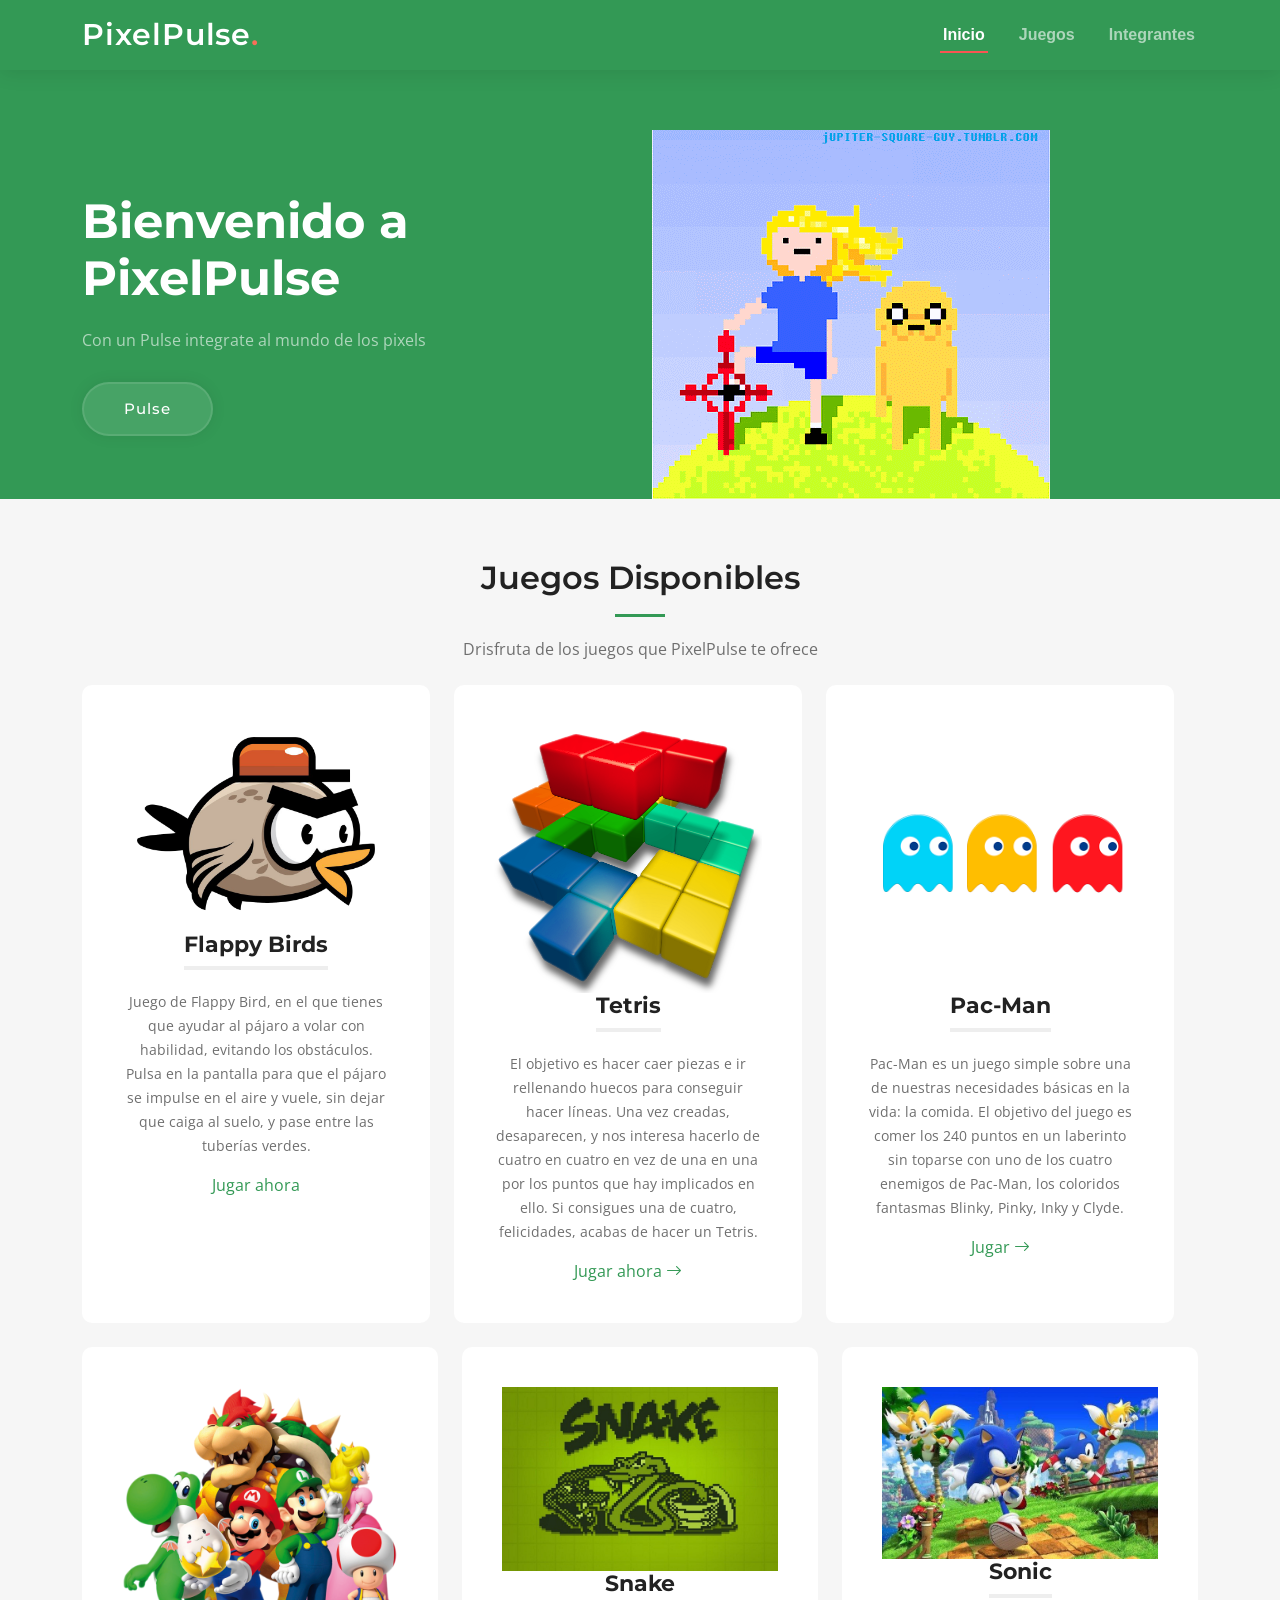
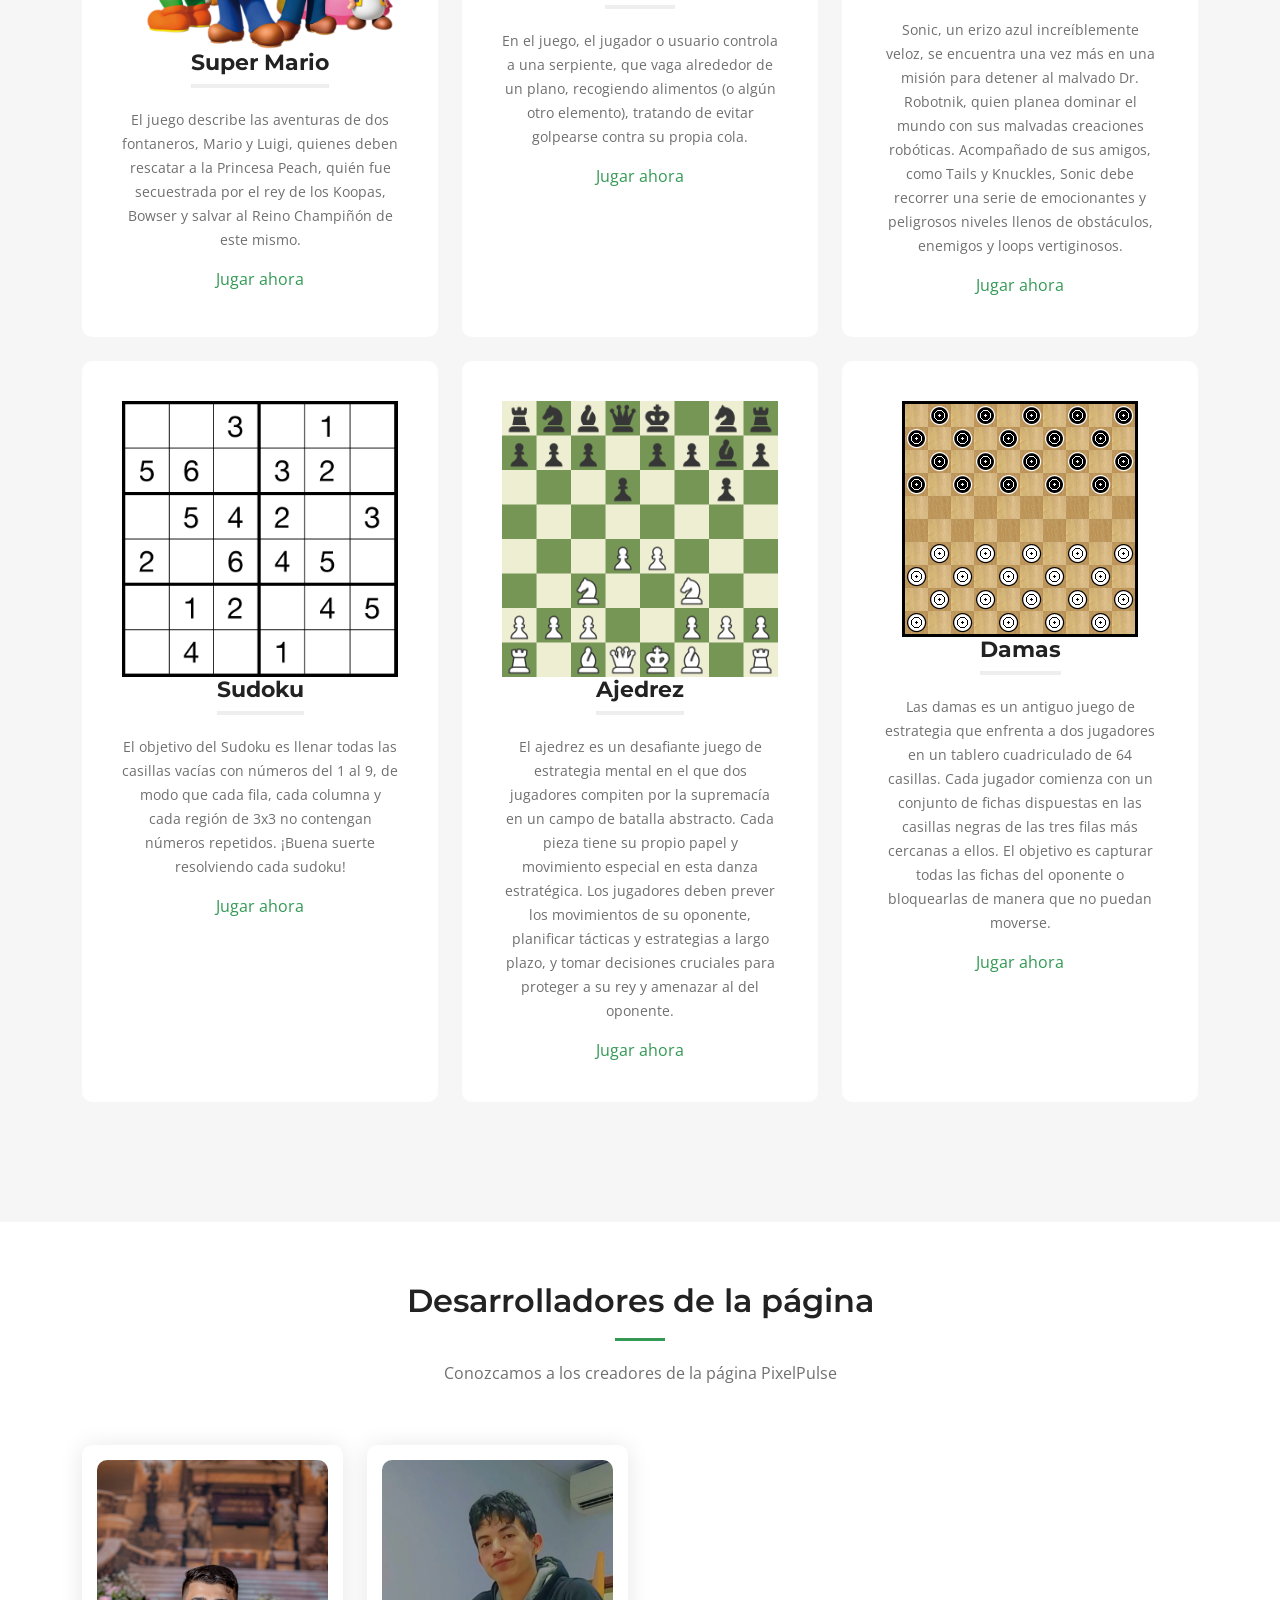
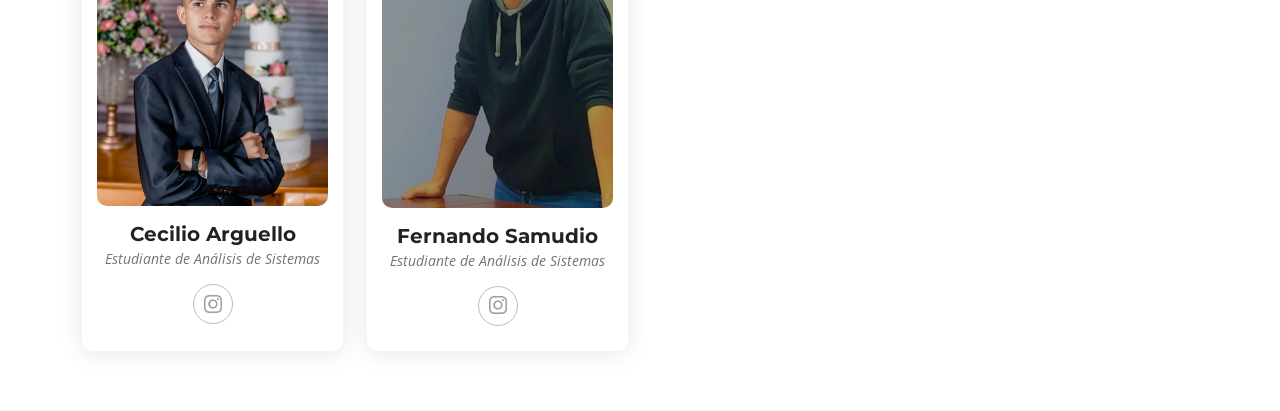
==== index.html @ 8edf2b45 "Add files via upload" ====
<!DOCTYPE html>
<html lang="en">

<head>
  <meta charset="utf-8">
  <meta content="width=device-width, initial-scale=1.0" name="viewport">

  <title>PixelPulse</title>
  <meta content="" name="description">
  <meta content="" name="keywords">

  <!-- Google Fuentes -->
  <link rel="preconnect" href="https://fonts.googleapis.com">
  <link rel="preconnect" href="https://fonts.gstatic.com" crossorigin>
  <link href="https://fonts.googleapis.com/css2?family=Open+Sans:ital,wght@0,300;0,400;0,500;0,600;0,700;1,300;1,400;1,600;1,700&family=Montserrat:ital,wght@0,300;0,400;0,500;0,600;0,700;1,300;1,400;1,500;1,600;1,700&family=Raleway:ital,wght@0,300;0,400;0,500;0,600;0,700;1,300;1,400;1,500;1,600;1,700&display=swap" rel="stylesheet">

  <!-- Vendor CSS Files -->
  <link href="assets/vendor/bootstrap/css/bootstrap.min.css" rel="stylesheet">
  <link href="assets/vendor/bootstrap-icons/bootstrap-icons.css" rel="stylesheet">
  <link href="assets/vendor/aos/aos.css" rel="stylesheet">
  <link href="assets/vendor/glightbox/css/glightbox.min.css" rel="stylesheet">
  <link href="assets/vendor/swiper/swiper-bundle.min.css" rel="stylesheet">

  <!-- Template Main CSS File -->
  <link href="assets/css/main.css" rel="stylesheet">

</head>

<body>

  <header id="header" class="header d-flex align-items-center">

    <div class="container-fluid container-xl d-flex align-items-center justify-content-between">
      <a href="index.html" class="logo d-flex align-items-center">
        <h1>PixelPulse<span>.</span></h1>
      </a>
      <nav id="navbar" class="navbar">
        <ul>
          <li><a href="#hero">Inicio</a></li>
          <li><a href="#services">Juegos</a></li>
          <li><a href="#team">Integrantes</a></li>
        </nav><!-- .navbar -->

        <i class="mobile-nav-toggle mobile-nav-show bi bi-list"></i>
        <i class="mobile-nav-toggle mobile-nav-hide d-none bi bi-x"></i>

      </div>
    </header>
    <!-- End Navbar -->

    <!-- ======= Inicio Section ======= -->
    <section id="hero" class="hero">
      <div class="container position-relative">
        <div class="row gy-5" data-aos="fade-in">
          <div class="col-lg-6 order-2 order-lg-1 d-flex flex-column justify-content-center text-center text-lg-start">
            <h2>Bienvenido a <span>PixelPulse</span></h2>
            <p>Con un Pulse integrate al mundo de los pixels</p>
            <div class="d-flex justify-content-center justify-content-lg-start">
              <a href="#services" class="btn-get-started">Pulse</a>
            </div>
          </div>
          <div class="col-lg-6 order-1 order-lg-2">
            <img src="./assets/img/animation/horaDeAventura.gif" class="img-fluid" alt="" data-aos="zoom-out" data-aos-delay="100">
          </div>
        </div>
      </div>

    </div>
  </section>
  <!-- End Inicio Section -->

  <main id="main">





    <!-- ======= Juegos Section ======= -->
    <section id="services" class="services sections-bg">
      <div class="container" data-aos="fade-up">

        <div class="section-header">
          <h2>Juegos Disponibles</h2>
          <p>Drisfruta de los juegos que PixelPulse te ofrece</p>
          <div class="row gy-4" data-aos="fade-up" data-aos-delay="100">
           <div class="row gy-4" data-aos="fade-up" data-aos-delay="100">
            <div class="col-lg-4 col-md-6">
              <div class="service-item position-relative">
                <div>
                  <img src="./assets/img/animation/Flappy-Bird-Logo-PNG-Photos.png" style="max-width: 100%; height: auto;">
                </div>
                <h3>Flappy Birds</h3>
                <p>Juego de Flappy Bird, en el que tienes que ayudar al pájaro a volar con habilidad, evitando los obstáculos. Pulsa en la pantalla para que el pájaro se impulse en el aire y vuele, sin dejar que caiga al suelo, y pase entre las tuberías verdes.</p>
                <a href="Flappy/Flappy-Bird-Game-main/flappy.html" class="readmore stretched-link">Jugar ahora <i class="./Flappy-Bird-Game-main/flappy.html"></i></a>
              </div>
            </div>

            <div class="col-lg-4 col-md-6">
             <div class="service-item position-relative">
              <div>
                <img src="./assets/img/animation/Tetris-Game-PNG-Pic.png" style="max-width: 100%; height: auto;">
              </div>
              <h3>Tetris</h3>
              <p>El objetivo es hacer caer piezas e ir rellenando huecos para conseguir hacer líneas. Una vez creadas, desaparecen, y nos interesa hacerlo de cuatro en cuatro en vez de una en una por los puntos que hay implicados en ello. Si consigues una de cuatro, felicidades, acabas de hacer un Tetris.</p>
              <a href="tetris/tetris.html" class="readmore stretched-link">Jugar ahora <i class="bi bi-arrow-right"></i></a>
            </div>
          </div>

          <div class="col-lg-4 col-md-6">
           <div class="service-item position-relative">
            <div>
              <img src="./assets/img/animation/pacman.png" style="max-width: 100%; height: auto;">
            </div>
            <h3>Pac-Man</h3>
            <p>Pac-Man es un juego simple sobre una de nuestras necesidades básicas en la vida: la comida. El objetivo del juego es comer los 240 puntos en un laberinto sin toparse con uno de los cuatro enemigos de Pac-Man, los coloridos fantasmas Blinky, Pinky, Inky y Clyde.</p>
            <a href="pac-man/pac-man.html" class="readmore stretched-link">Jugar <i class="bi bi-arrow-right"></i></a>
          </div>
        </div>
      </div>

      <div class="col-lg-4 col-md-6">
        <div class="service-item position-relative">
          <div>
            <img src="./assets/img/animation/marioimg.png" style="max-width: 100%; height: auto;">
          </div>
          <h3>Super Mario</h3>
          <p>El juego describe las aventuras de dos fontaneros, Mario y Luigi, quienes deben rescatar a la Princesa Peach, quién fue secuestrada por el rey de los Koopas, Bowser y salvar al Reino Champiñón de este mismo.</p>
          <a href="./mariohtml5-master/main.html" class="readmore stretched-link">Jugar ahora <i class="./mariohtml5-master/main.html"></i></a>
        </div>
      </div>


      <div class="col-lg-4 col-md-6">
        <div class="service-item position-relative">
          <div>
            <img src="./assets/img/animation/snakeimg.jpg" style="max-width: 100%; height: auto;">
          </div>
          <h3>Snake</h3>
          <p>En el juego, el jugador o usuario controla a una serpiente, que vaga alrededor de un plano, recogiendo alimentos (o algún otro elemento), tratando de evitar golpearse contra su propia cola.</p>
          <a href="./snakeGame/snake.html" class="readmore stretched-link">Jugar ahora <i class="./snakeGame/snake.html"></i></a>
        </div>
      </div>

      <div class="col-lg-4 col-md-6">
        <div class="service-item position-relative">
          <div>
            <img src="./assets/img/animation/sonicimg.jpg" style="max-width: 100%; height: auto;">
          </div>
          <h3>Sonic</h3>
          <p>Sonic, un erizo azul increíblemente veloz, se encuentra una vez más en una misión para detener al malvado Dr. Robotnik, quien planea dominar el mundo con sus malvadas creaciones robóticas. Acompañado de sus amigos, como Tails y Knuckles, Sonic debe recorrer una serie de emocionantes y peligrosos niveles llenos de obstáculos, enemigos y loops vertiginosos.</p>
          <a href="./sonic-master/src/index.html" class="readmore stretched-link">Jugar ahora <i class="./sonic-master/src/index.html"></i></a>
        </div>
      </div>


      <div class="col-lg-4 col-md-6">
        <div class="service-item position-relative">
          <div>
            <img src="./assets/img/animation/sudokuimg.png" style="max-width: 100%; height: auto;">
          </div>
          <h3>Sudoku</h3>
          <p>El objetivo del Sudoku es llenar todas las casillas vacías con números del 1 al 9, de modo que cada fila, cada columna y cada región de 3x3 no contengan números repetidos. ¡Buena suerte resolviendo cada sudoku!</p>
          <a href="./Sudoku-master/sudoku.html" class="readmore stretched-link">Jugar ahora <i class="./Sudoku-master/sudoku.html"></i></a>
        </div>
      </div>


      <div class="col-lg-4 col-md-6">
        <div class="service-item position-relative">
          <div>
            <img src="./assets/img/animation/ajedrezimg.png" style="max-width: 100%; height: auto;">
          </div>
          <h3>Ajedrez</h3>
          <p>El ajedrez es un desafiante juego de estrategia mental en el que dos jugadores compiten por la supremacía en un campo de batalla abstracto. Cada pieza tiene su propio papel y movimiento especial en esta danza estratégica. Los jugadores deben prever los movimientos de su oponente, planificar tácticas y estrategias a largo plazo, y tomar decisiones cruciales para proteger a su rey y amenazar al del oponente. </p>
          <a href="./ajedrez-html-master/index.html" class="readmore stretched-link">Jugar ahora <i class="./ajedrez-html-master/index.html"></i></a>
        </div>
      </div>


      <div class="col-lg-4 col-md-6">
        <div class="service-item position-relative">
          <div>
            <img src="./assets/img/animation/damasimg.png" style="max-width: 100%; height: auto;">
          </div>
          <h3>Damas</h3>
          <p>Las damas es un antiguo juego de estrategia que enfrenta a dos jugadores en un tablero cuadriculado de 64 casillas. Cada jugador comienza con un conjunto de fichas dispuestas en las casillas negras de las tres filas más cercanas a ellos. El objetivo es capturar todas las fichas del oponente o bloquearlas de manera que no puedan moverse.</p>
          <a href="./damas-master/juego.html" class="readmore stretched-link">Jugar ahora <i class="./damas-master/juego.html"></i></a>
        </div>
      </div>

    </div>

  </div>
</section><!-- Juegos Section -->








<!-- ======= Desarrolladores Section ======= -->
<section id="team" class="team">
  <div class="container" data-aos="fade-up">

    <div class="section-header">
      <h2>Desarrolladores de la página</h2>
      <p>Conozcamos a los creadores de la página PixelPulse</p>
    </div>

    <div class="row gy-4">

      <div class="col-xl-3 col-md-6 d-flex" data-aos="fade-up" data-aos-delay="100">
        <div class="member">
          <img src="assets/img/team/team-1.jpg" class="img-fluid" alt="">
          <h4>Cecilio Arguello</h4>
          <span>Estudiante de Análisis de Sistemas</span>
          <div class="social">
            <a href="https://www.instagram.com/cecilio_arguello"><i class="bi bi-instagram"></i></a>
          </div>
        </div>
      </div><!-- End miembro1 -->

      <div class="col-xl-3 col-md-6 d-flex" data-aos="fade-up" data-aos-delay="200">
        <div class="member">
          <img src="assets/img/team/team-2.jpeg" class="img-fluid" alt="">
          <h4>Fernando Samudio</h4>
          <span>Estudiante de Análisis de Sistemas</span>
          <div class="social">
            <a href="https://www.instagram.com/fsam_04"><i class="bi bi-instagram"></i></a>
          </div>
        </div>
      </div><!-- End miembro2 -->
    </div>

  </div>
</section><!-- End Desarrolladores Section -->
</main><!-- End #main -->




<a href="#" class="scroll-top d-flex align-items-center justify-content-center"><i class="bi bi-arrow-up-short"></i></a>

<div id="preloader"></div>

<!-- Vendor JS Files -->
<script src="assets/vendor/bootstrap/js/bootstrap.bundle.min.js"></script>
<script src="assets/vendor/aos/aos.js"></script>
<script src="assets/vendor/glightbox/js/glightbox.min.js"></script>
<script src="assets/vendor/purecounter/purecounter_vanilla.js"></script>
<script src="assets/vendor/swiper/swiper-bundle.min.js"></script>
<script src="assets/vendor/isotope-layout/isotope.pkgd.min.js"></script>
<script src="assets/vendor/php-email-form/validate.js"></script>

<!-- Template Main JS File -->
<script src="assets/js/main.js"></script>

</body>

</html>
---- assets/css/main.css ----
:root {
  --font-default: "Open Sans", system-ui, -apple-system, "Segoe UI", Roboto, "Helvetica Neue", Arial, "Noto Sans", "Liberation Sans", sans-serif, "Apple Color Emoji", "Segoe UI Emoji", "Segoe UI Symbol", "Noto Color Emoji";
  --font-primary: "Montserrat", sans-serif;
  --font-secondary: "Poppins", sans-serif;
}

/* Colors */
:root {
  --color-default: #222222;
  --color-primary: #395;
  --color-secondary: #f85552;
}

/* Smooth scroll behavior */
:root {
  scroll-behavior: smooth;
}

/*--------------------------------------------------------------
# General
--------------------------------------------------------------*/
body {
  font-family: var(--font-default);
  color: var(--color-default);
}

a {
  color: var(--color-primary);
  text-decoration: none;
}

a:hover {
  color: #00b6a1;
  text-decoration: none;
}

h1,
h2,
h3,
h4,
h5,
h6 {
  font-family: var(--font-primary);
}

/*--------------------------------------------------------------
# Sections & Section Header
--------------------------------------------------------------*/
section {
  padding: 60px 0;
  overflow: hidden;
}

.sections-bg {
  background-color: #f6f6f6;
}

.section-header {
  text-align: center;
  padding-bottom: 60px;
}

.section-header h2 {
  font-size: 32px;
  font-weight: 600;
  margin-bottom: 20px;
  padding-bottom: 20px;
  position: relative;
}

.section-header h2:after {
  content: "";
  position: absolute;
  display: block;
  width: 50px;
  height: 3px;
  background: var(--color-primary);
  left: 0;
  right: 0;
  bottom: 0;
  margin: auto;
}

.section-header p {
  margin-bottom: 0;
  color: #6f6f6f;
}

/*--------------------------------------------------------------
# Breadcrumbs
--------------------------------------------------------------*/
.breadcrumbs .page-header {
  padding: 60px 0 60px 0;
  min-height: 20vh;
  position: relative;
  background-color: var(--color-primary);
}

.breadcrumbs .page-header h2 {
  font-size: 56px;
  font-weight: 500;
  color: #fff;
  font-family: var(--font-secondary);
}

.breadcrumbs .page-header p {
  color: rgba(255, 255, 255, 0.8);
}

.breadcrumbs nav {
  background-color: #f6f6f6;
  padding: 20px 0;
}

.breadcrumbs nav ol {
  display: flex;
  flex-wrap: wrap;
  list-style: none;
  margin: 0;
  padding: 0;
  font-size: 16px;
  font-weight: 600;
  color: var(--color-default);
}

.breadcrumbs nav ol a {
  color: var(--color-primary);
  transition: 0.3s;
}

.breadcrumbs nav ol a:hover {
  text-decoration: underline;
}

.breadcrumbs nav ol li+li {
  padding-left: 10px;
}

.breadcrumbs nav ol li+li::before {
  display: inline-block;
  padding-right: 10px;
  color: var(--color-secondary);
  content: "/";
}

/*--------------------------------------------------------------
# Scroll top button
--------------------------------------------------------------*/
.scroll-top {
  position: fixed;
  visibility: hidden;
  opacity: 0;
  right: 15px;
  bottom: -15px;
  z-index: 99999;
  background: var(--color-secondary);
  width: 44px;
  height: 44px;
  border-radius: 50px;
  transition: all 0.4s;
}

.scroll-top i {
  font-size: 24px;
  color: #fff;
  line-height: 0;
}

.scroll-top:hover {
  background: rgba(248, 90, 64, 0.8);
  color: #fff;
}

.scroll-top.active {
  visibility: visible;
  opacity: 1;
  bottom: 15px;
}

/*--------------------------------------------------------------
# Preloader
--------------------------------------------------------------*/
#preloader {
  position: fixed;
  inset: 0;
  z-index: 999999;
  overflow: hidden;
  background: #fff;
  transition: all 0.6s ease-out;
}

#preloader:before {
  content: "";
  position: fixed;
  top: calc(50% - 30px);
  left: calc(50% - 30px);
  border: 6px solid #fff;
  border-color: var(--color-primary) transparent var(--color-primary) transparent;
  border-radius: 50%;
  width: 60px;
  height: 60px;
  animation: animate-preloader 1.5s linear infinite;
}

@keyframes animate-preloader {
  0% {
    transform: rotate(0deg);
  }

  100% {
    transform: rotate(360deg);
  }
}

/*--------------------------------------------------------------
# Disable aos animation delay on mobile devices
--------------------------------------------------------------*/
@media screen and (max-width: 768px) {
  [data-aos-delay] {
    transition-delay: 0 !important;
  }
}

/*--------------------------------------------------------------
# Header
--------------------------------------------------------------*/
.topbar {
  background: #00796b;
  height: 40px;
  font-size: 14px;
  transition: all 0.5s;
  color: #fff;
  padding: 0;
}

.topbar .contact-info i {
  font-style: normal;
  color: #fff;
  line-height: 0;
}

.topbar .contact-info i a,
.topbar .contact-info i span {
  padding-left: 5px;
  color: #fff;
}

@media (max-width: 575px) {

  .topbar .contact-info i a,
  .topbar .contact-info i span {
    font-size: 13px;
  }
}

.topbar .contact-info i a {
  line-height: 0;
  transition: 0.3s;
}

.topbar .contact-info i a:hover {
  color: #fff;
  text-decoration: underline;
}

.topbar .social-links a {
  color: rgba(255, 255, 255, 0.7);
  line-height: 0;
  transition: 0.3s;
  margin-left: 20px;
}

.topbar .social-links a:hover {
  color: #fff;
}

.header {
  transition: all 0.5s;
  z-index: 997;
  height: 90px;
  background-color: var(--color-primary);
}

.header.sticked {
  position: fixed;
  top: 0;
  right: 0;
  left: 0;
  height: 70px;
  box-shadow: 0px 2px 20px rgba(0, 0, 0, 0.1);
}

.header .logo img {
  max-height: 40px;
  margin-right: 6px;
}

.header .logo h1 {
  font-size: 30px;
  margin: 0;
  font-weight: 600;
  letter-spacing: 0.8px;
  color: #fff;
  font-family: var(--font-primary);
}

.header .logo h1 span {
  color: #f96f59;
}

.sticked-header-offset {
  margin-top: 70px;
}

section {
  scroll-margin-top: 70px;
}

/*--------------------------------------------------------------
# Desktop Navigation
--------------------------------------------------------------*/
@media (min-width: 1280px) {
  .navbar {
    padding: 0;
  }

  .navbar ul {
    margin: 0;
    padding: 0;
    display: flex;
    list-style: none;
    align-items: center;
  }

  .navbar li {
    position: relative;
  }

  .navbar>ul>li {
    white-space: nowrap;
    padding: 10px 0 10px 28px;
  }

  .navbar a,
  .navbar a:focus {
    display: flex;
    align-items: center;
    justify-content: space-between;
    padding: 0 3px;
    font-family: var(--font-secondary);
    font-size: 16px;
    font-weight: 600;
    color: rgba(255, 255, 255, 0.6);
    white-space: nowrap;
    transition: 0.3s;
    position: relative;
  }

  .navbar a i,
  .navbar a:focus i {
    font-size: 12px;
    line-height: 0;
    margin-left: 5px;
  }

  .navbar>ul>li>a:before {
    content: "";
    position: absolute;
    width: 100%;
    height: 2px;
    bottom: -6px;
    left: 0;
    background-color: var(--color-secondary);
    visibility: hidden;
    width: 0px;
    transition: all 0.3s ease-in-out 0s;
  }

  .navbar a:hover:before,
  .navbar li:hover>a:before,
  .navbar .active:before {
    visibility: visible;
    width: 100%;
  }

  .navbar a:hover,
  .navbar .active,
  .navbar .active:focus,
  .navbar li:hover>a {
    color: #fff;
  }

  .navbar .dropdown ul {
    display: block;
    position: absolute;
    left: 28px;
    top: calc(100% + 30px);
    margin: 0;
    padding: 10px 0;
    z-index: 99;
    opacity: 0;
    visibility: hidden;
    background: #fff;
    box-shadow: 0px 0px 30px rgba(127, 137, 161, 0.25);
    transition: 0.3s;
    border-radius: 4px;
  }

  .navbar .dropdown ul li {
    min-width: 200px;
  }

  .navbar .dropdown ul a {
    padding: 10px 20px;
    font-size: 15px;
    text-transform: none;
    font-weight: 600;
    color: #006a5d;
  }

  .navbar .dropdown ul a i {
    font-size: 12px;
  }

  .navbar .dropdown ul a:hover,
  .navbar .dropdown ul .active:hover,
  .navbar .dropdown ul li:hover>a {
    color: var(--color-secondary);
  }

  .navbar .dropdown:hover>ul {
    opacity: 1;
    top: 100%;
    visibility: visible;
  }

  .navbar .dropdown .dropdown ul {
    top: 0;
    left: calc(100% - 30px);
    visibility: hidden;
  }

  .navbar .dropdown .dropdown:hover>ul {
    opacity: 1;
    top: 0;
    left: 100%;
    visibility: visible;
  }
}

@media (min-width: 1280px) and (max-width: 1366px) {
  .navbar .dropdown .dropdown ul {
    left: -90%;
  }

  .navbar .dropdown .dropdown:hover>ul {
    left: -100%;
  }
}

@media (min-width: 1280px) {

  .mobile-nav-show,
  .mobile-nav-hide {
    display: none;
  }
}

/*--------------------------------------------------------------
# Mobile Navigation
--------------------------------------------------------------*/
@media (max-width: 1279px) {
  .navbar {
    position: fixed;
    top: 0;
    right: -100%;
    width: 100%;
    max-width: 400px;
    bottom: 0;
    transition: 0.3s;
    z-index: 9997;
  }

  .navbar ul {
    position: absolute;
    inset: 0;
    padding: 50px 0 10px 0;
    margin: 0;
    background: rgba(0, 131, 116, 0.9);
    overflow-y: auto;
    transition: 0.3s;
    z-index: 9998;
  }

  .navbar a,
  .navbar a:focus {
    display: flex;
    align-items: center;
    justify-content: space-between;
    padding: 10px 20px;
    font-family: var(--font-primary);
    font-size: 15px;
    font-weight: 600;
    color: rgba(255, 255, 255, 0.7);
    white-space: nowrap;
    transition: 0.3s;
  }

  .navbar a i,
  .navbar a:focus i {
    font-size: 12px;
    line-height: 0;
    margin-left: 5px;
  }

  .navbar a:hover,
  .navbar .active,
  .navbar .active:focus,
  .navbar li:hover>a {
    color: #fff;
  }

  .navbar .getstarted,
  .navbar .getstarted:focus {
    background: var(--color-primary);
    padding: 8px 20px;
    border-radius: 4px;
    margin: 15px;
    color: #fff;
  }

  .navbar .getstarted:hover,
  .navbar .getstarted:focus:hover {
    color: #fff;
    background: rgba(0, 131, 116, 0.8);
  }

  .navbar .dropdown ul,
  .navbar .dropdown .dropdown ul {
    position: static;
    display: none;
    padding: 10px 0;
    margin: 10px 20px;
    transition: all 0.5s ease-in-out;
    background-color: #007466;
    border: 1px solid #006459;
  }

  .navbar .dropdown>.dropdown-active,
  .navbar .dropdown .dropdown>.dropdown-active {
    display: block;
  }

  .mobile-nav-show {
    color: rgba(255, 255, 255, 0.6);
    font-size: 28px;
    cursor: pointer;
    line-height: 0;
    transition: 0.5s;
    z-index: 9999;
    margin-right: 10px;
  }

  .mobile-nav-hide {
    color: #fff;
    font-size: 32px;
    cursor: pointer;
    line-height: 0;
    transition: 0.5s;
    position: fixed;
    right: 20px;
    top: 20px;
    z-index: 9999;
  }

  .mobile-nav-active {
    overflow: hidden;
  }

  .mobile-nav-active .navbar {
    right: 0;
  }

  .mobile-nav-active .navbar:before {
    content: "";
    position: fixed;
    inset: 0;
    background: rgba(0, 106, 93, 0.8);
    z-index: 9996;
  }
}






/*--------------------------------------------------------------
# Our Services Section
--------------------------------------------------------------*/
.services {
  padding: 60px 0;
}

.services .service-item {
  padding: 40px;
  background: #fff;
  height: 100%;
  border-radius: 10px;
}

.services .service-item .icon {
  width: 48px;
  height: 48px;
  position: relative;
  margin-bottom: 50px;
}

.services .service-item .icon i {
  color: var(--color-default);
  font-size: 56px;
  transition: ease-in-out 0.3s;
  z-index: 2;
  position: relative;
}

.services .service-item .icon:before {
  position: absolute;
  content: "";
  height: 100%;
  width: 100%;
  background: #eeeeee;
  border-radius: 50px;
  z-index: 1;
  top: 10px;
  right: -20px;
  transition: 0.3s;
}

.services .service-item h3 {
  color: var(--color-default);
  font-weight: 700;
  margin: 0 0 20px 0;
  padding-bottom: 8px;
  font-size: 22px;
  position: relative;
  display: inline-block;
  border-bottom: 4px solid #eeeeee;
  transition: 0.3s;
}

.services .service-item p {
  line-height: 24px;
  font-size: 14px;
  margin-bottom: 0;
}

.services .service-item .readmore {
  margin-top: 15px;
  display: inline-block;
  color: var(--color-primary);
}

.services .service-item:hover .icon:before {
  background: #00b6a1;
}

.services .service-item:hover h3 {
  border-color: var(--color-primary);
}


/*--------------------------------------------------------------
# Our Team Section
--------------------------------------------------------------*/
.team .member {
  text-align: center;
  background: #fff;
  border-radius: 10px;
  padding: 15px;
  overflow: hidden;
  box-shadow: 0px 2px 25px rgba(0, 0, 0, 0.1);
}

.team .member img {
  border-radius: 10px;
  overflow: hidden;
}

.team .member .member-content {
  padding: 0 20px 30px 20px;
}

.team .member h4 {
  font-weight: 700;
  margin-top: 16px;
  margin-bottom: 2px;
  font-size: 20px;
}

.team .member span {
  font-style: italic;
  display: block;
  font-size: 14px;
  color: #6c757d;
}

.team .member p {
  padding-top: 10px;
  font-size: 14px;
  font-style: italic;
  color: #6c757d;
}

.team .member .social {
  margin-top: 15px;
  margin-bottom: 10px;
  display: flex;
  align-items: center;
  justify-content: space-around;
}

.team .member .social a {
  color: #a2a2a2;
  transition: 0.3s;
  border-radius: 50%;
  width: 40px;
  height: 40px;
  display: flex;
  align-items: center;
  justify-content: center;
  border: 1px solid #bbbbbb;
}

.team .member .social a:hover {
  color: var(--color-primary);
  border-color: var(--color-primary);
}

.team .member .social i {
  font-size: 18px;
  margin: 0 2px;
}


/*--------------------------------------------------------------
# Hero Section
--------------------------------------------------------------*/
.hero {
  width: 100%;
  position: relative;
  background: var(--color-primary);
  padding: 60px 0 0 0;
}

@media (min-width: 1365px) {
  .hero {
    background-attachment: fixed;
  }
}

.hero h2 {
  font-size: 48px;
  font-weight: 700;
  margin-bottom: 20px;
  color: #fff;
}

.hero p {
  color: rgba(255, 255, 255, 0.6);
  font-weight: 400;
  margin-bottom: 30px;
}

.hero .btn-get-started {
  font-family: var(--font-primary);
  font-weight: 500;
  font-size: 15px;
  letter-spacing: 1px;
  display: inline-block;
  padding: 14px 40px;
  border-radius: 50px;
  transition: 0.3s;
  color: #fff;
  background: rgba(255, 255, 255, 0.1);
  box-shadow: 0 0 15px rgba(0, 0, 0, 0.08);
  border: 2px solid rgba(255, 255, 255, 0.1);
}

.hero .btn-get-started:hover {
  border-color: rgba(255, 255, 255, 0.5);
}

.hero .btn-watch-video {
  font-size: 16px;
  transition: 0.5s;
  margin-left: 25px;
  color: #fff;
  font-weight: 600;
}

.hero .btn-watch-video i {
  color: rgba(255, 255, 255, 0.5);
  font-size: 32px;
  transition: 0.3s;
  line-height: 0;
  margin-right: 8px;
}

.hero .btn-watch-video:hover i {
  color: #fff;
}

@media (max-width: 640px) {
  .hero h2 {
    font-size: 36px;
  }

  .hero .btn-get-started,
  .hero .btn-watch-video {
    font-size: 14px;
  }
}

.hero .icon-boxes {
  padding-bottom: 60px;
}

@media (min-width: 1200px) {
  .hero .icon-boxes:before {
    content: "";
    position: absolute;
    bottom: 0;
    left: 0;
    right: 0;
    height: calc(50% + 20px);
    background-color: #fff;
  }
}

.hero .icon-box {
  padding: 60px 30px;
  position: relative;
  overflow: hidden;
  background: #008d7d;
  box-shadow: 0 0 29px 0 rgba(0, 0, 0, 0.08);
  transition: all 0.3s ease-in-out;
  border-radius: 8px;
  z-index: 1;
  height: 100%;
  width: 100%;
  text-align: center;
}

.hero .icon-box .title {
  font-weight: 700;
  margin-bottom: 15px;
  font-size: 24px;
}

.hero .icon-box .title a {
  color: #fff;
  transition: 0.3s;
}

.hero .icon-box .icon {
  margin-bottom: 20px;
  padding-top: 10px;
  display: inline-block;
  transition: all 0.3s ease-in-out;
  font-size: 48px;
  line-height: 1;
  color: rgba(255, 255, 255, 0.6);
}

.hero .icon-box:hover {
  background: #009786;
}

.hero .icon-box:hover .title a,
.hero .icon-box:hover .icon {
  color: #fff;
}
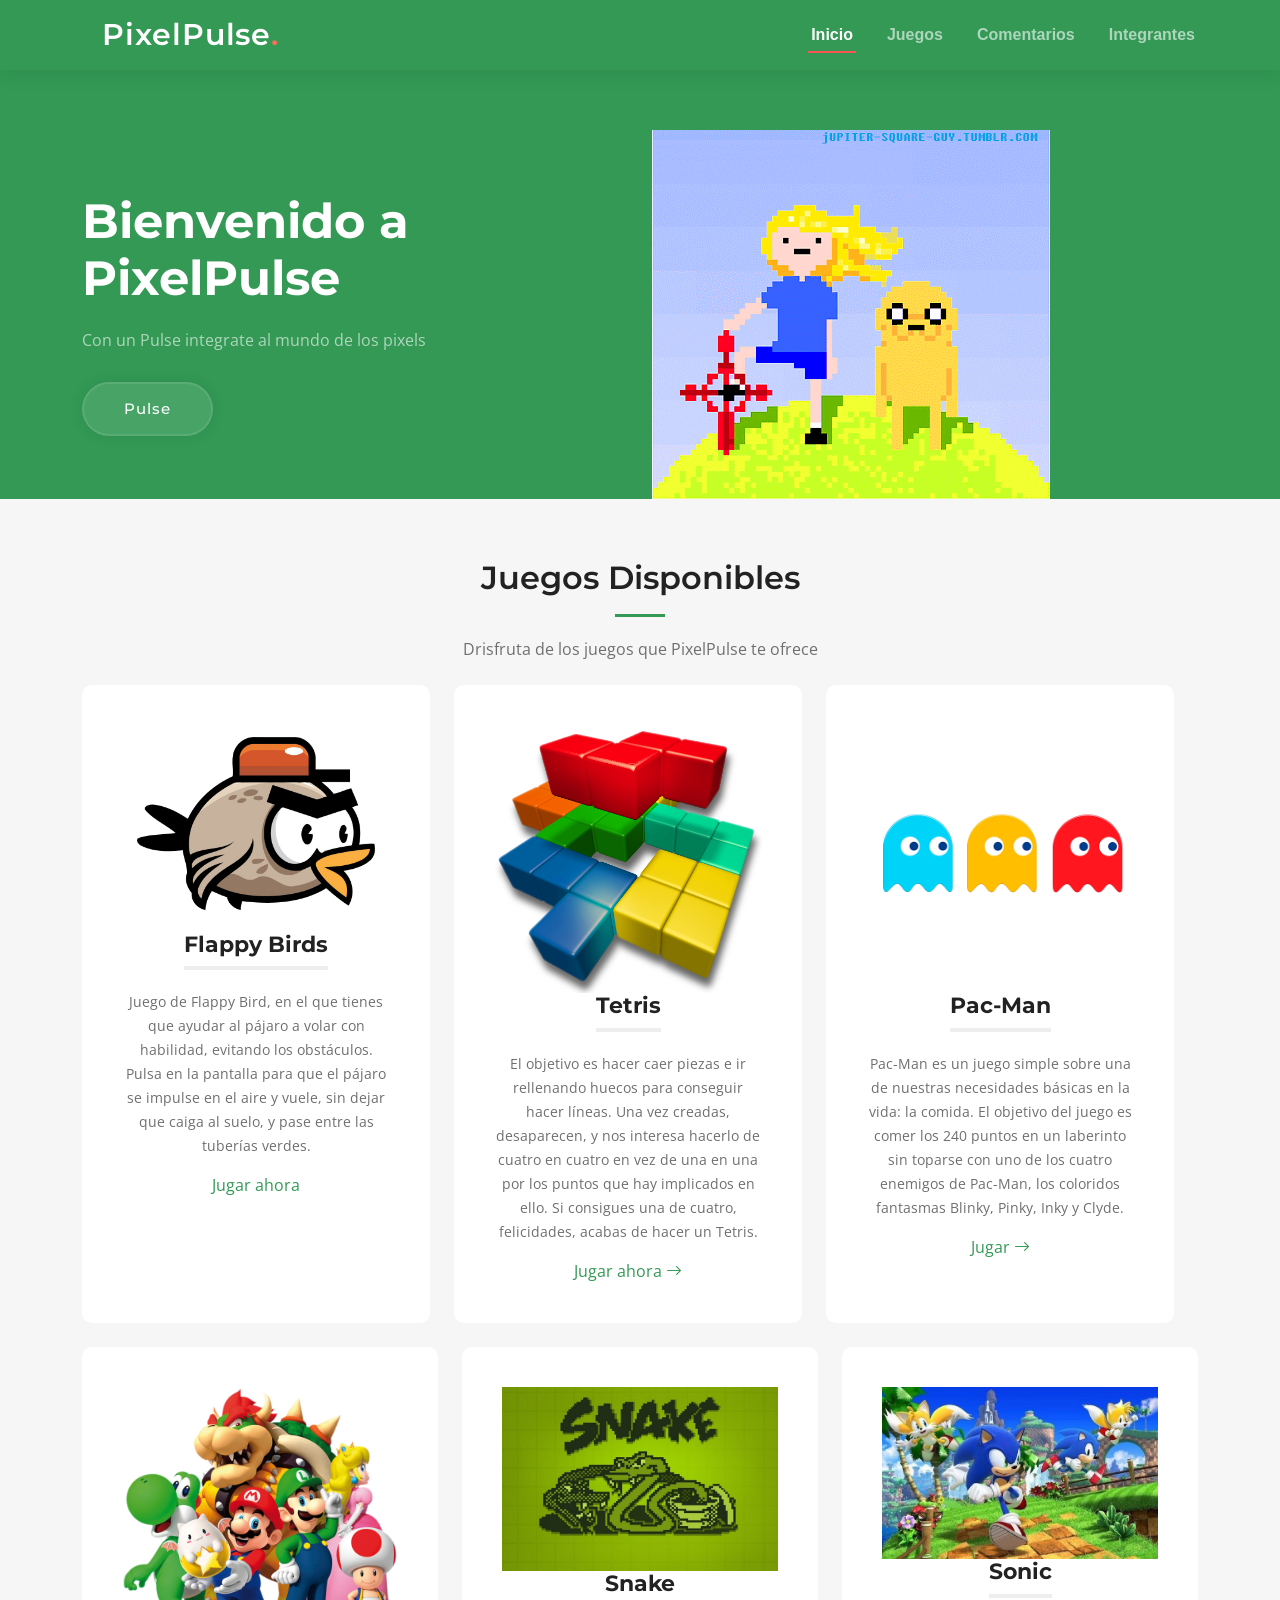
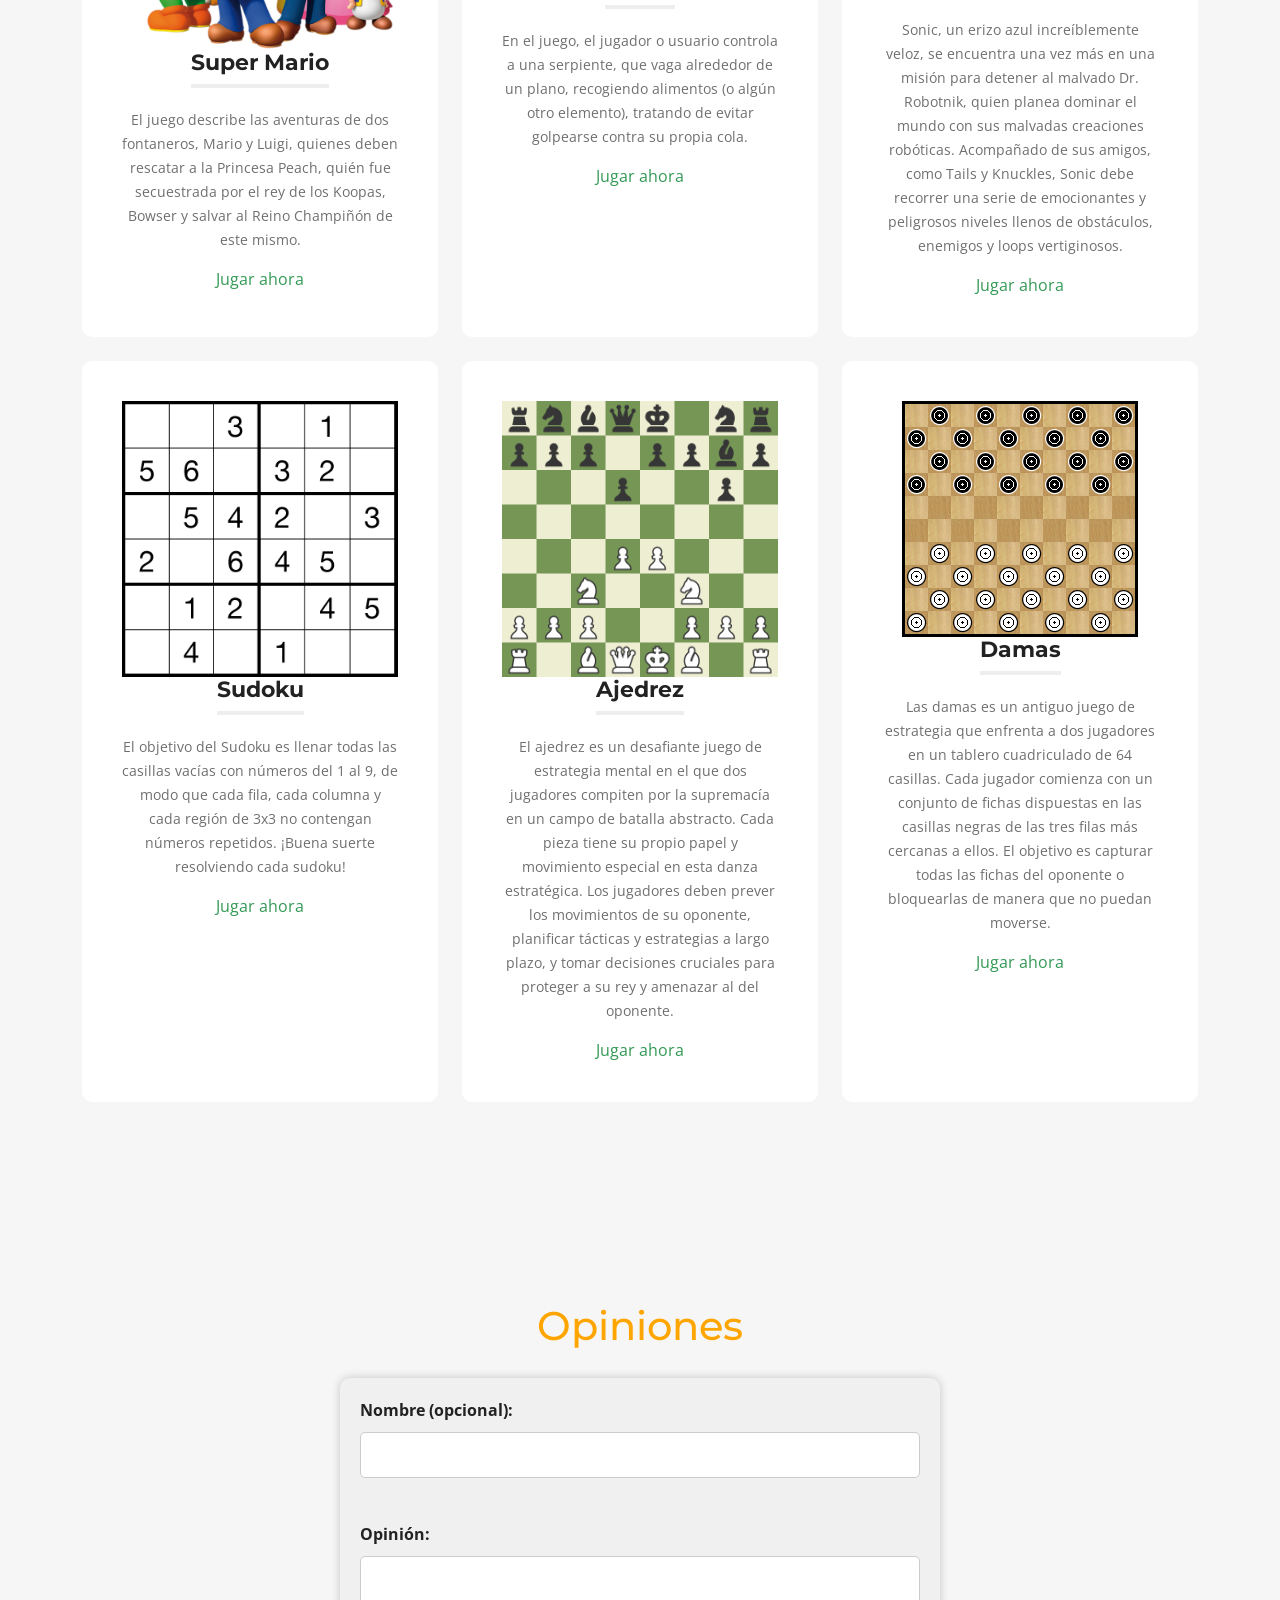
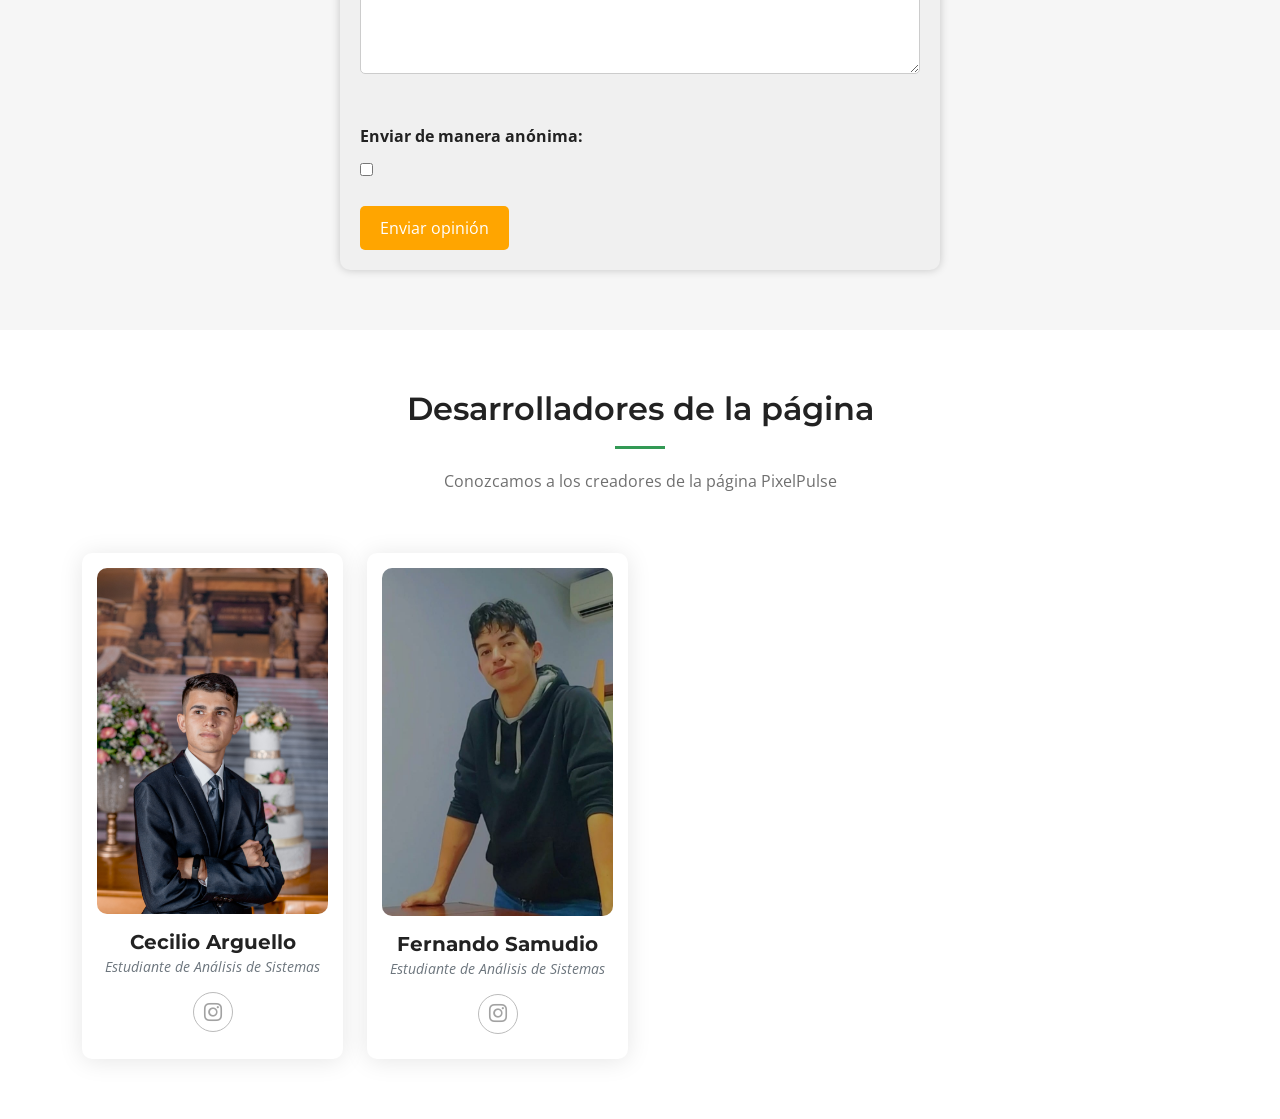
==== commit dbe08fdd: "Add files via upload" ====
--- a/index.html
+++ b/index.html
@@ -38,6 +38,7 @@
         <ul>
           <li><a href="#hero">Inicio</a></li>
           <li><a href="#services">Juegos</a></li>
+          <li><a href="#comentarios">Comentarios</a></li>
           <li><a href="#team">Integrantes</a></li>
         </nav><!-- .navbar -->
 
@@ -193,11 +194,45 @@
   </div>
 </section><!-- Juegos Section -->
 
-
-
-
-
-
+<!--formulario seccion-->
+<section id="comentarios" class="comentarios sections-bg">
+<link rel="stylesheet" type="text/css" href="./assets/css/main.css">
+
+<script>
+<!-- ======= Opinión Section ======= -->
+  function enviarOpinion() {
+            // Obtén los elementos del formulario
+            var nombreInput = document.getElementById("nombre");
+            var opinionTextarea = document.getElementById("opinion");
+            var anonimoCheckbox = document.getElementById("anonimo");
+
+            // Limpia los campos del formulario
+            nombreInput.value = "";
+            opinionTextarea.value = "";
+            anonimoCheckbox.checked = false;
+
+            // Muestra un mensaje de agradecimiento
+            alert("¡Gracias por tu opinión!");
+        }
+    </script>
+</head>
+<body>
+    <h1>Opiniones</h1>
+
+    <form>
+        <label for="nombre">Nombre (opcional):</label>
+        <input type="text" name="nombre" id="nombre"><br><br>
+
+        <label for="opinion">Opinión:</label>
+        <textarea name="opinion" id="opinion" rows="4" cols="50" required></textarea><br><br>
+
+        <label for="anonimo">Enviar de manera anónima:</label>
+        <input type="checkbox" name="anonimo" id="anonimo"><br><br>
+
+        <input type="button" value="Enviar opinión" onclick="enviarOpinion()">
+    </form>
+
+</section>
 
 
 <!-- ======= Desarrolladores Section ======= -->
@@ -240,6 +275,7 @@
 
 
 
+   
 
 <a href="#" class="scroll-top d-flex align-items-center justify-content-center"><i class="bi bi-arrow-up-short"></i></a>
 
--- a/assets/css/main.css
+++ b/assets/css/main.css
@@ -883,3 +883,59 @@
   color: #fff;
 }
 
+<style>
+        body {
+            background-color: white;
+            color: #333; /* Color de texto oscuro */
+            font-family: Arial, sans-serif;
+            margin: 0;
+            padding: 0;
+        }
+
+        h1 {
+            color: #FFA500; /* Color naranja */
+            text-align: center;
+            padding: 20px;
+        }
+
+        form {
+            max-width: 600px;
+            margin: 0 auto;
+            padding: 20px;
+            background-color: #f0f0f0; /* Color verde claro */
+            border-radius: 10px;
+            box-shadow: 0 0 10px rgba(0, 0, 0, 0.2);
+        }
+
+        label {
+            display: block;
+            margin-bottom: 10px;
+            font-weight: bold;
+        }
+
+        input[type="text"],
+        textarea {
+            width: 100%;
+            padding: 10px;
+            margin-bottom: 20px;
+            border: 1px solid #ccc;
+            border-radius: 5px;
+        }
+
+        input[type="checkbox"] {
+            margin-right: 5px;
+        }
+
+        input[type="button"] {
+            background-color: #FFA500; /* Color naranja */
+            color: white;
+            border: none;
+            padding: 10px 20px;
+            border-radius: 5px;
+            cursor: pointer;
+        }
+
+        input[type="button"]:hover {
+            background-color: #FF8000; /* Color naranja más claro al pasar el mouse */
+        }
+    </style>
--- a/assets/css/main.css
+++ b/assets/css/main.css
@@ -883,3 +883,59 @@
   color: #fff;
 }
 
+<style>
+        body {
+            background-color: white;
+            color: #333; /* Color de texto oscuro */
+            font-family: Arial, sans-serif;
+            margin: 0;
+            padding: 0;
+        }
+
+        h1 {
+            color: #FFA500; /* Color naranja */
+            text-align: center;
+            padding: 20px;
+        }
+
+        form {
+            max-width: 600px;
+            margin: 0 auto;
+            padding: 20px;
+            background-color: #f0f0f0; /* Color verde claro */
+            border-radius: 10px;
+            box-shadow: 0 0 10px rgba(0, 0, 0, 0.2);
+        }
+
+        label {
+            display: block;
+            margin-bottom: 10px;
+            font-weight: bold;
+        }
+
+        input[type="text"],
+        textarea {
+            width: 100%;
+            padding: 10px;
+            margin-bottom: 20px;
+            border: 1px solid #ccc;
+            border-radius: 5px;
+        }
+
+        input[type="checkbox"] {
+            margin-right: 5px;
+        }
+
+        input[type="button"] {
+            background-color: #FFA500; /* Color naranja */
+            color: white;
+            border: none;
+            padding: 10px 20px;
+            border-radius: 5px;
+            cursor: pointer;
+        }
+
+        input[type="button"]:hover {
+            background-color: #FF8000; /* Color naranja más claro al pasar el mouse */
+        }
+    </style>
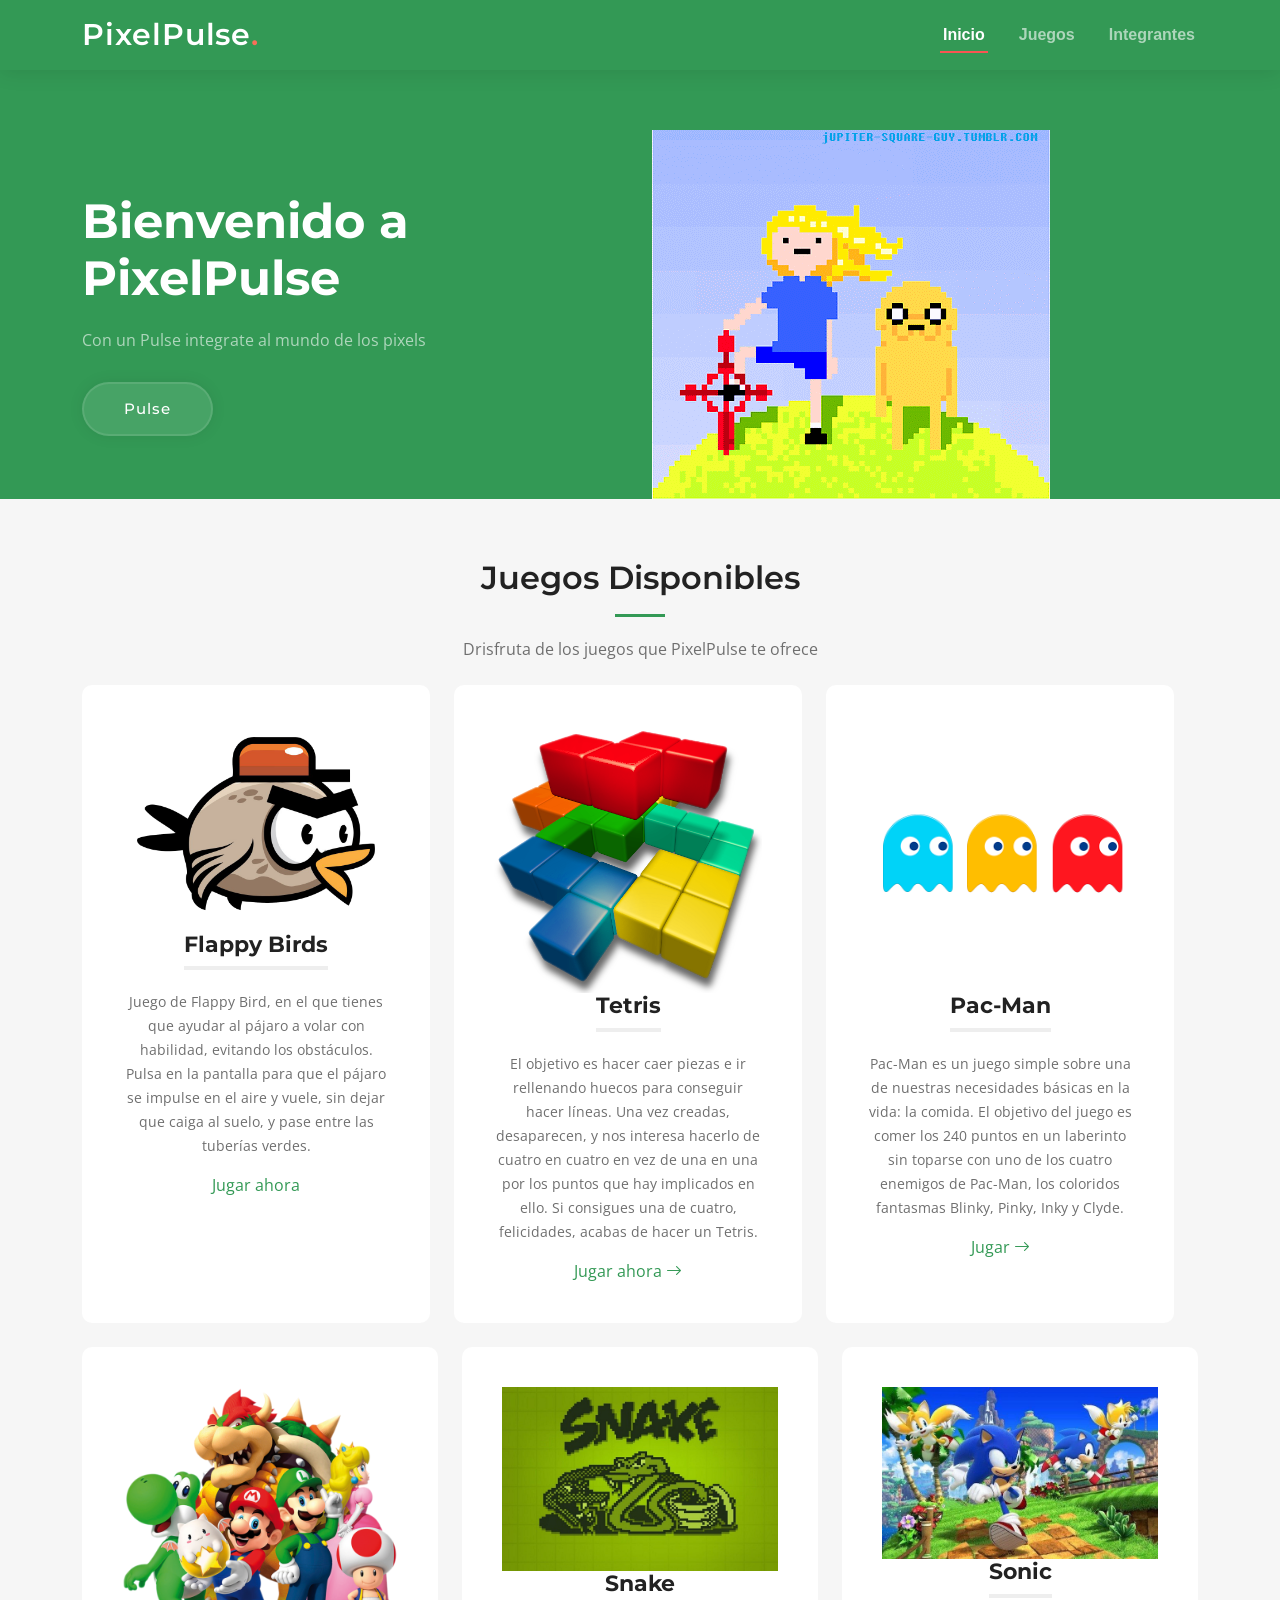
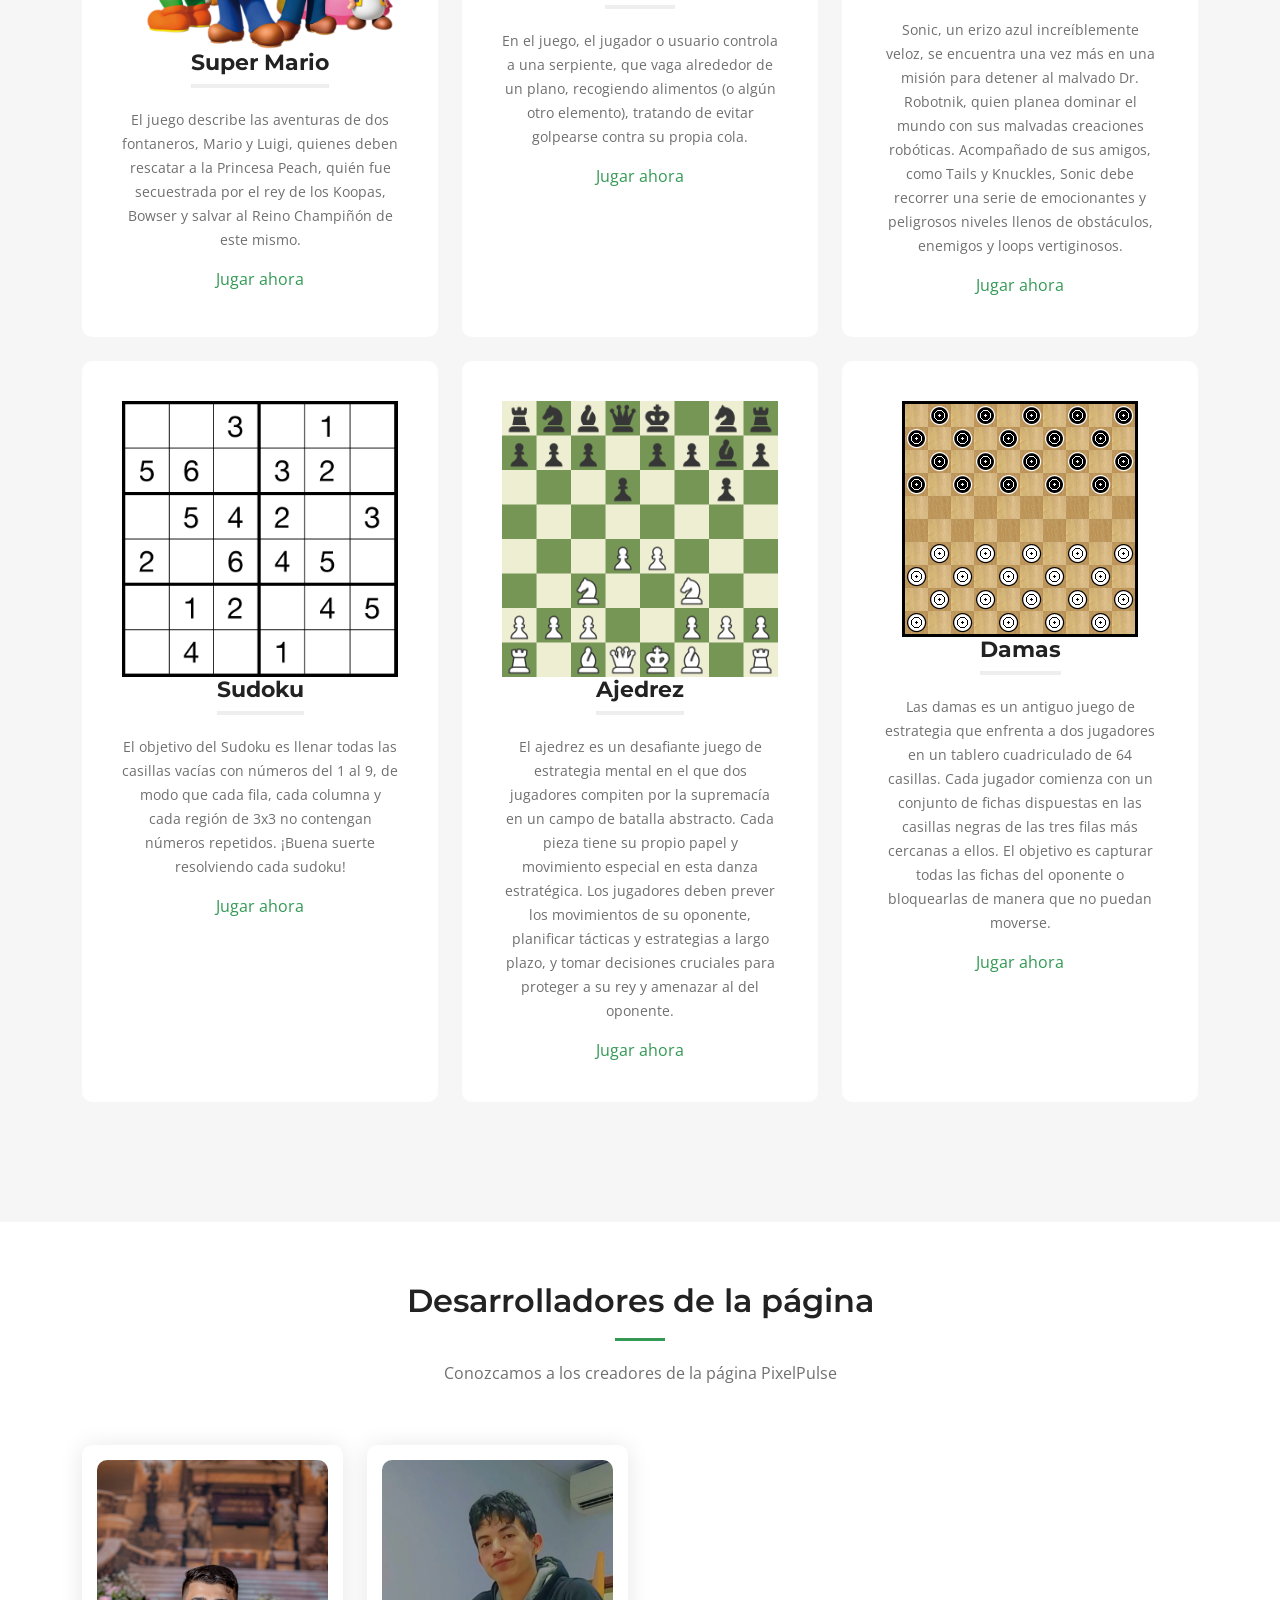
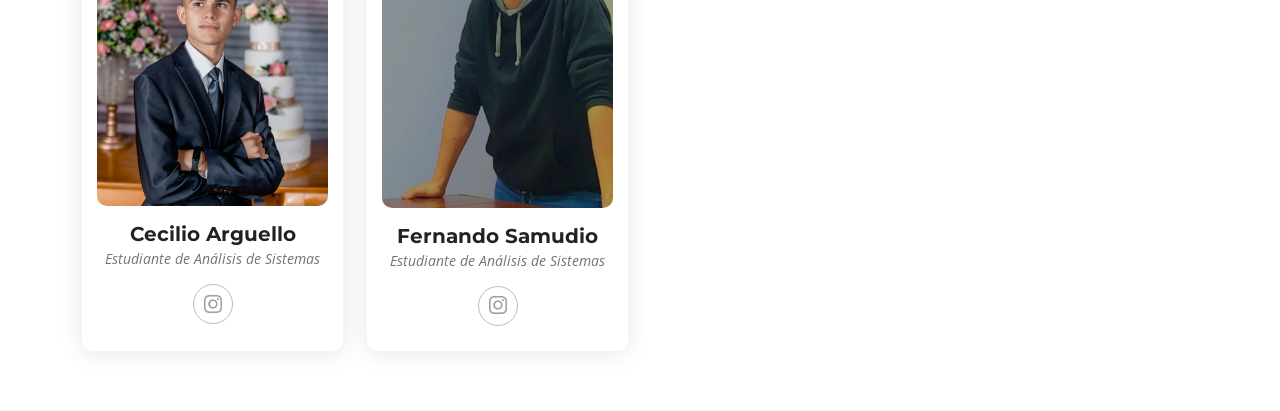
==== commit f9a9e30b: "Add files via upload" ====
--- a/index.html
+++ b/index.html
@@ -38,7 +38,6 @@
         <ul>
           <li><a href="#hero">Inicio</a></li>
           <li><a href="#services">Juegos</a></li>
-          <li><a href="#comentarios">Comentarios</a></li>
           <li><a href="#team">Integrantes</a></li>
         </nav><!-- .navbar -->
 
@@ -194,45 +193,11 @@
   </div>
 </section><!-- Juegos Section -->
 
-<!--formulario seccion-->
-<section id="comentarios" class="comentarios sections-bg">
-<link rel="stylesheet" type="text/css" href="./assets/css/main.css">
-
-<script>
-<!-- ======= Opinión Section ======= -->
-  function enviarOpinion() {
-            // Obtén los elementos del formulario
-            var nombreInput = document.getElementById("nombre");
-            var opinionTextarea = document.getElementById("opinion");
-            var anonimoCheckbox = document.getElementById("anonimo");
-
-            // Limpia los campos del formulario
-            nombreInput.value = "";
-            opinionTextarea.value = "";
-            anonimoCheckbox.checked = false;
-
-            // Muestra un mensaje de agradecimiento
-            alert("¡Gracias por tu opinión!");
-        }
-    </script>
-</head>
-<body>
-    <h1>Opiniones</h1>
-
-    <form>
-        <label for="nombre">Nombre (opcional):</label>
-        <input type="text" name="nombre" id="nombre"><br><br>
-
-        <label for="opinion">Opinión:</label>
-        <textarea name="opinion" id="opinion" rows="4" cols="50" required></textarea><br><br>
-
-        <label for="anonimo">Enviar de manera anónima:</label>
-        <input type="checkbox" name="anonimo" id="anonimo"><br><br>
-
-        <input type="button" value="Enviar opinión" onclick="enviarOpinion()">
-    </form>
-
-</section>
+
+
+
+
+
 
 
 <!-- ======= Desarrolladores Section ======= -->
@@ -275,7 +240,6 @@
 
 
 
-   
 
 <a href="#" class="scroll-top d-flex align-items-center justify-content-center"><i class="bi bi-arrow-up-short"></i></a>
 
--- a/assets/css/main.css
+++ b/assets/css/main.css
@@ -883,59 +883,3 @@
   color: #fff;
 }
 
-<style>
-        body {
-            background-color: white;
-            color: #333; /* Color de texto oscuro */
-            font-family: Arial, sans-serif;
-            margin: 0;
-            padding: 0;
-        }
-
-        h1 {
-            color: #FFA500; /* Color naranja */
-            text-align: center;
-            padding: 20px;
-        }
-
-        form {
-            max-width: 600px;
-            margin: 0 auto;
-            padding: 20px;
-            background-color: #f0f0f0; /* Color verde claro */
-            border-radius: 10px;
-            box-shadow: 0 0 10px rgba(0, 0, 0, 0.2);
-        }
-
-        label {
-            display: block;
-            margin-bottom: 10px;
-            font-weight: bold;
-        }
-
-        input[type="text"],
-        textarea {
-            width: 100%;
-            padding: 10px;
-            margin-bottom: 20px;
-            border: 1px solid #ccc;
-            border-radius: 5px;
-        }
-
-        input[type="checkbox"] {
-            margin-right: 5px;
-        }
-
-        input[type="button"] {
-            background-color: #FFA500; /* Color naranja */
-            color: white;
-            border: none;
-            padding: 10px 20px;
-            border-radius: 5px;
-            cursor: pointer;
-        }
-
-        input[type="button"]:hover {
-            background-color: #FF8000; /* Color naranja más claro al pasar el mouse */
-        }
-    </style>
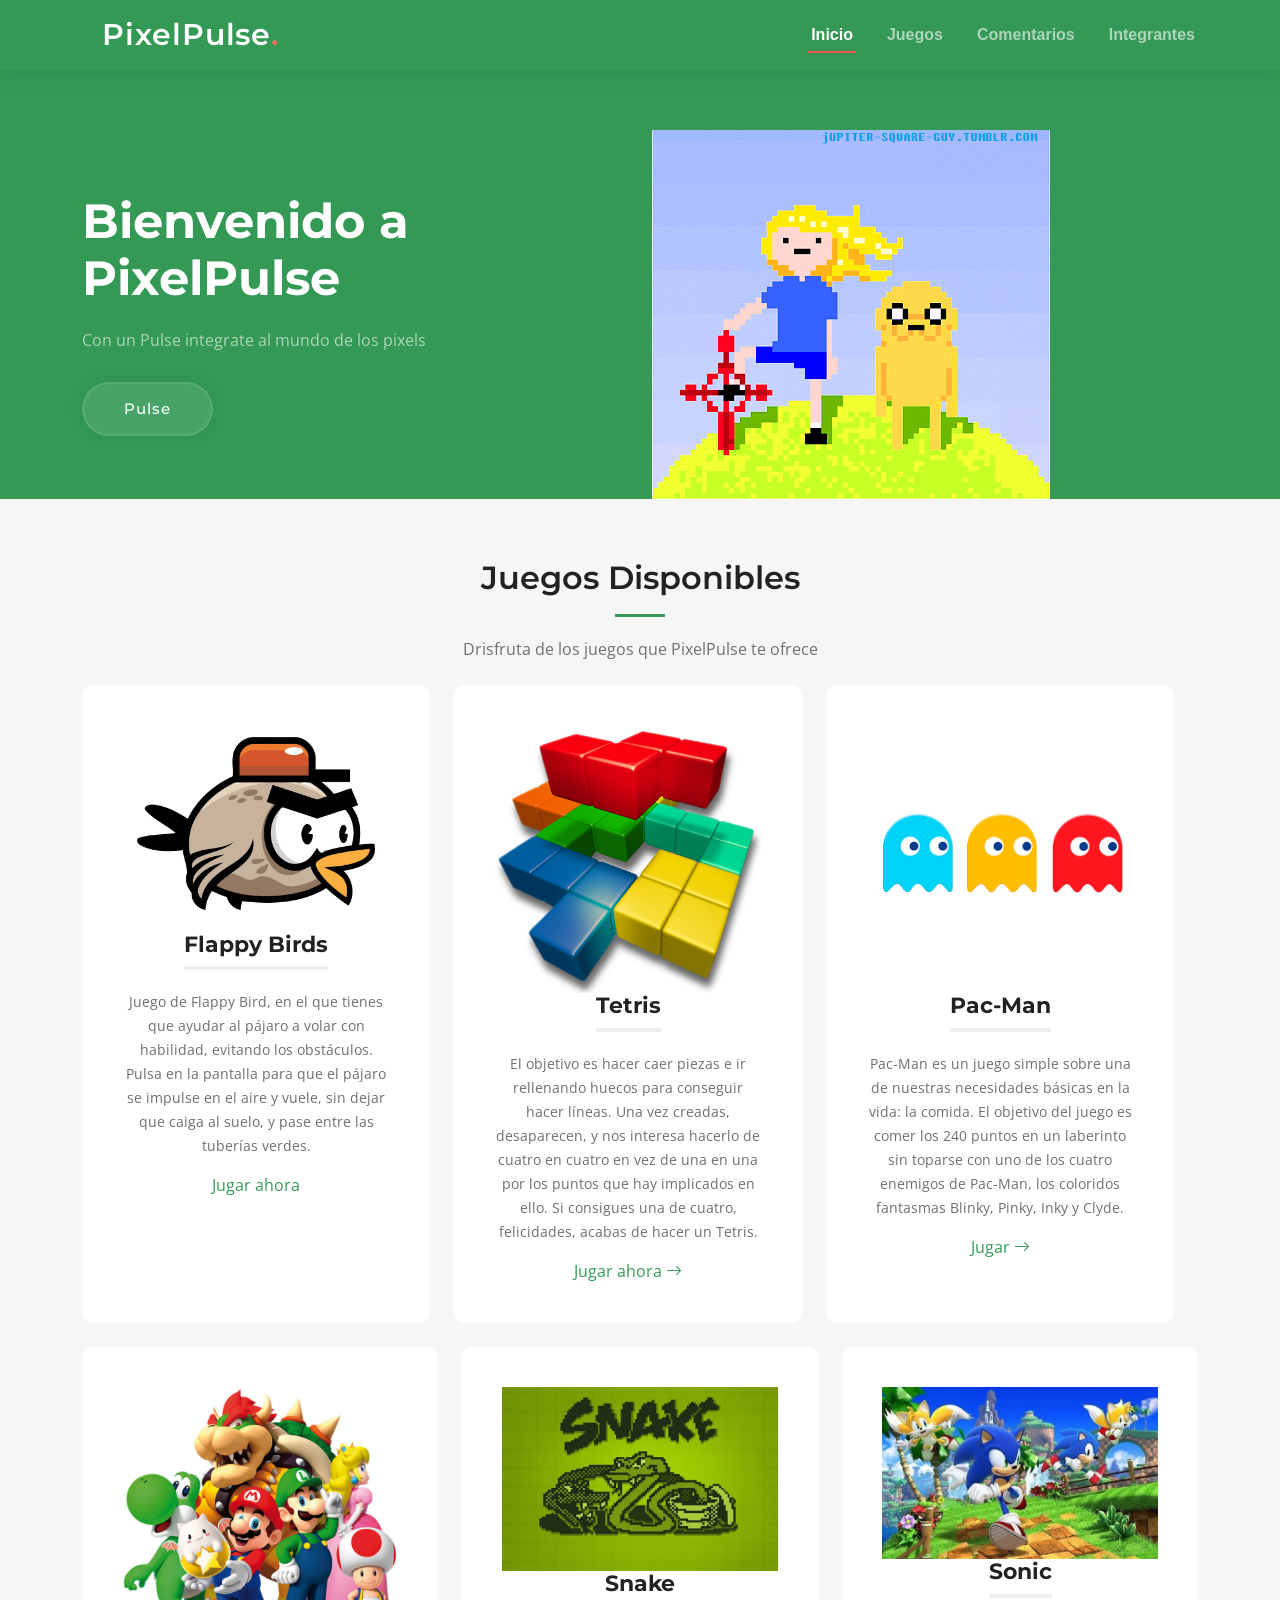
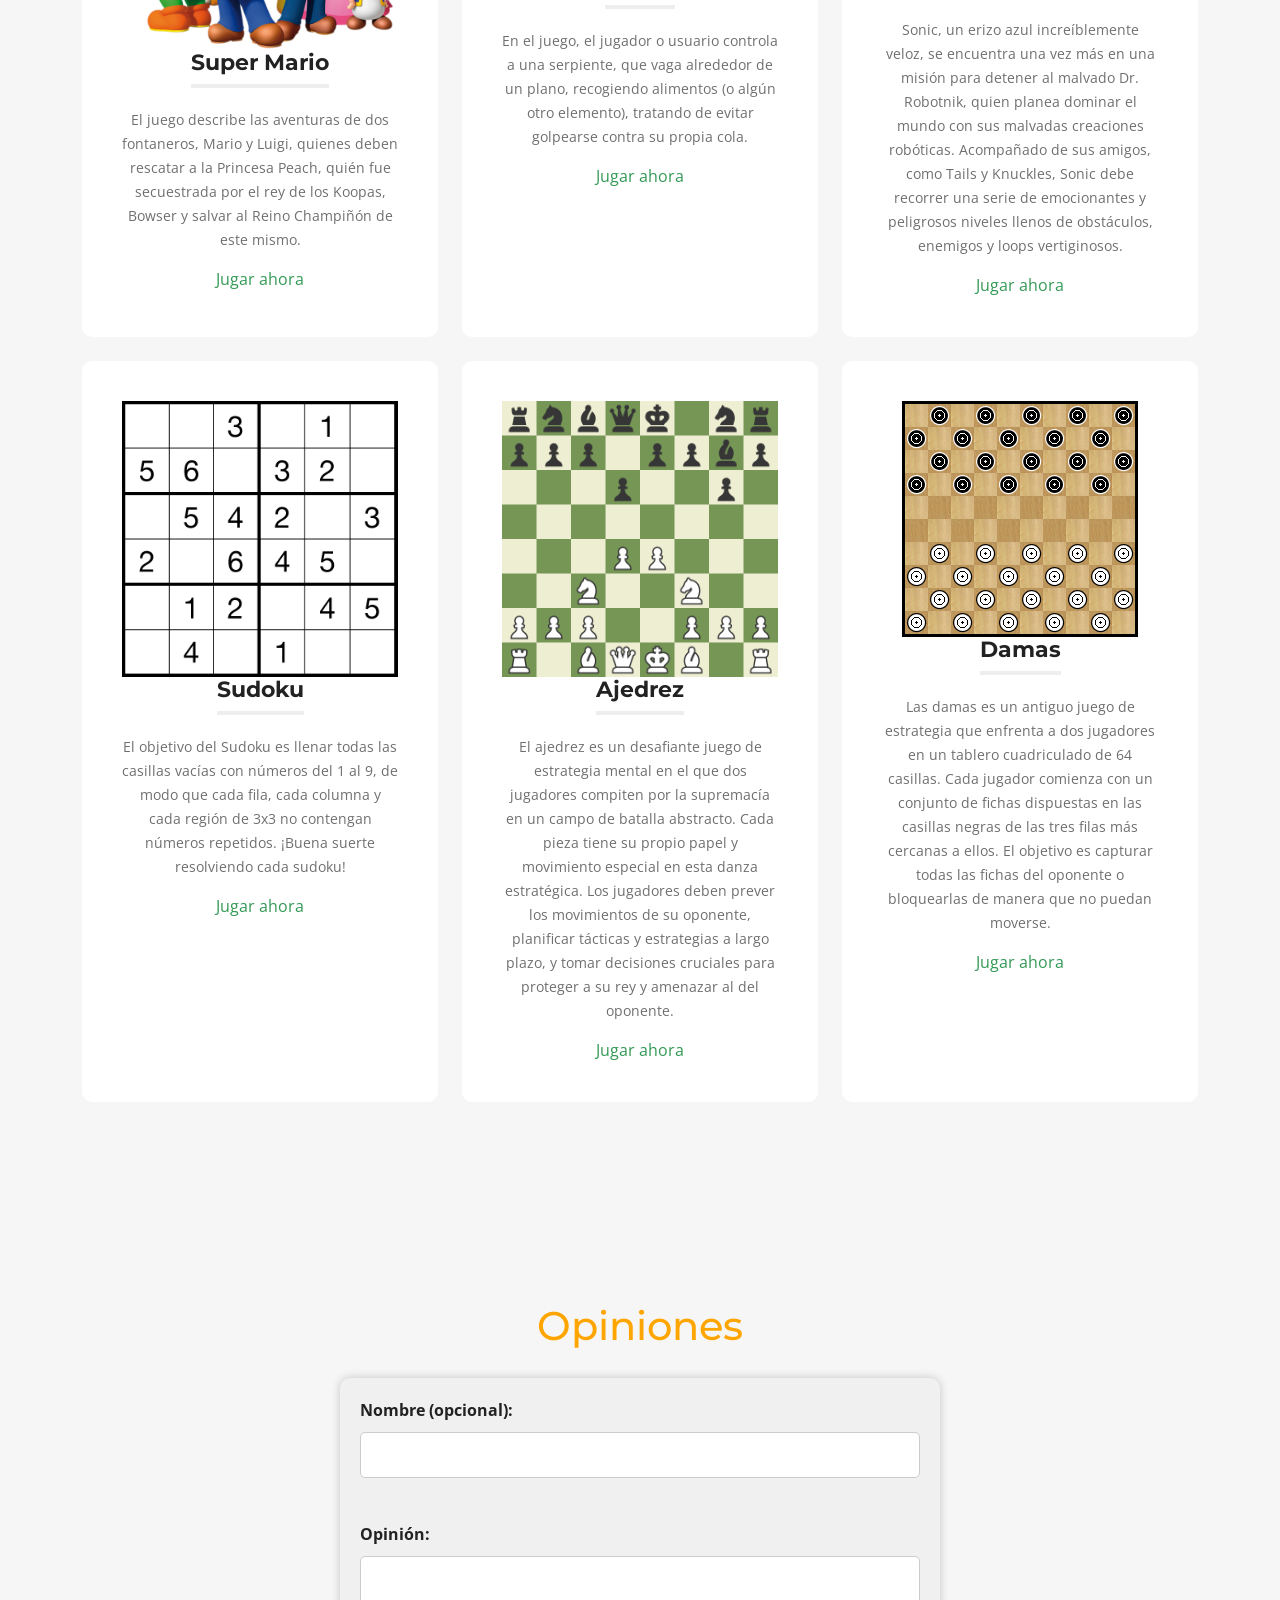
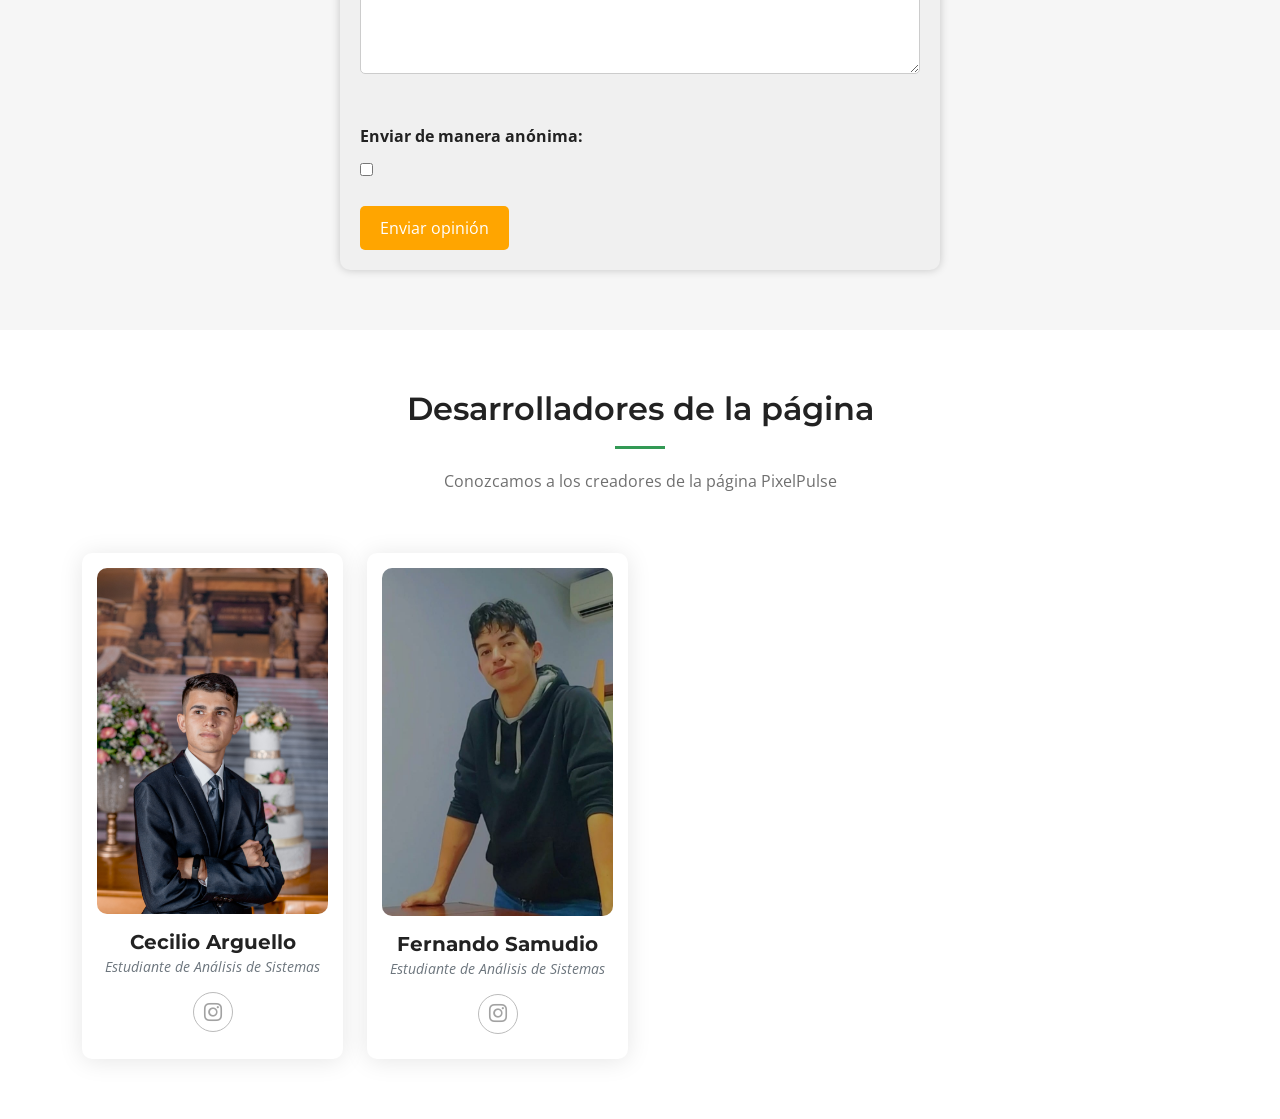
==== commit 5afa8e2b: "Add files via upload" ====
--- a/index.html
+++ b/index.html
@@ -38,6 +38,7 @@
         <ul>
           <li><a href="#hero">Inicio</a></li>
           <li><a href="#services">Juegos</a></li>
+          <li><a href="#comentarios">Comentarios</a></li>
           <li><a href="#team">Integrantes</a></li>
         </nav><!-- .navbar -->
 
@@ -193,11 +194,45 @@
   </div>
 </section><!-- Juegos Section -->
 
-
-
-
-
-
+<!--formulario seccion-->
+<section id="comentarios" class="comentarios sections-bg">
+<link rel="stylesheet" type="text/css" href="./assets/css/main.css">
+
+<script>
+<!-- ======= Opinión Section ======= -->
+  function enviarOpinion() {
+            // Obtén los elementos del formulario
+            var nombreInput = document.getElementById("nombre");
+            var opinionTextarea = document.getElementById("opinion");
+            var anonimoCheckbox = document.getElementById("anonimo");
+
+            // Limpia los campos del formulario
+            nombreInput.value = "";
+            opinionTextarea.value = "";
+            anonimoCheckbox.checked = false;
+
+            // Muestra un mensaje de agradecimiento
+            alert("¡Gracias por tu opinión!");
+        }
+    </script>
+</head>
+<body>
+    <h1>Opiniones</h1>
+
+    <form>
+        <label for="nombre">Nombre (opcional):</label>
+        <input type="text" name="nombre" id="nombre"><br><br>
+
+        <label for="opinion">Opinión:</label>
+        <textarea name="opinion" id="opinion" rows="4" cols="50" required></textarea><br><br>
+
+        <label for="anonimo">Enviar de manera anónima:</label>
+        <input type="checkbox" name="anonimo" id="anonimo"><br><br>
+
+        <input type="button" value="Enviar opinión" onclick="enviarOpinion()">
+    </form>
+
+</section>
 
 
 <!-- ======= Desarrolladores Section ======= -->
@@ -240,6 +275,7 @@
 
 
 
+   
 
 <a href="#" class="scroll-top d-flex align-items-center justify-content-center"><i class="bi bi-arrow-up-short"></i></a>
 
--- a/assets/css/main.css
+++ b/assets/css/main.css
@@ -883,3 +883,59 @@
   color: #fff;
 }
 
+<style>
+        body {
+            background-color: white;
+            color: #333; /* Color de texto oscuro */
+            font-family: Arial, sans-serif;
+            margin: 0;
+            padding: 0;
+        }
+
+        h1 {
+            color: #FFA500; /* Color naranja */
+            text-align: center;
+            padding: 20px;
+        }
+
+        form {
+            max-width: 600px;
+            margin: 0 auto;
+            padding: 20px;
+            background-color: #f0f0f0; /* Color verde claro */
+            border-radius: 10px;
+            box-shadow: 0 0 10px rgba(0, 0, 0, 0.2);
+        }
+
+        label {
+            display: block;
+            margin-bottom: 10px;
+            font-weight: bold;
+        }
+
+        input[type="text"],
+        textarea {
+            width: 100%;
+            padding: 10px;
+            margin-bottom: 20px;
+            border: 1px solid #ccc;
+            border-radius: 5px;
+        }
+
+        input[type="checkbox"] {
+            margin-right: 5px;
+        }
+
+        input[type="button"] {
+            background-color: #FFA500; /* Color naranja */
+            color: white;
+            border: none;
+            padding: 10px 20px;
+            border-radius: 5px;
+            cursor: pointer;
+        }
+
+        input[type="button"]:hover {
+            background-color: #FF8000; /* Color naranja más claro al pasar el mouse */
+        }
+    </style>
--- a/assets/css/main.css
+++ b/assets/css/main.css
@@ -883,3 +883,59 @@
   color: #fff;
 }
 
+<style>
+        body {
+            background-color: white;
+            color: #333; /* Color de texto oscuro */
+            font-family: Arial, sans-serif;
+            margin: 0;
+            padding: 0;
+        }
+
+        h1 {
+            color: #FFA500; /* Color naranja */
+            text-align: center;
+            padding: 20px;
+        }
+
+        form {
+            max-width: 600px;
+            margin: 0 auto;
+            padding: 20px;
+            background-color: #f0f0f0; /* Color verde claro */
+            border-radius: 10px;
+            box-shadow: 0 0 10px rgba(0, 0, 0, 0.2);
+        }
+
+        label {
+            display: block;
+            margin-bottom: 10px;
+            font-weight: bold;
+        }
+
+        input[type="text"],
+        textarea {
+            width: 100%;
+            padding: 10px;
+            margin-bottom: 20px;
+            border: 1px solid #ccc;
+            border-radius: 5px;
+        }
+
+        input[type="checkbox"] {
+            margin-right: 5px;
+        }
+
+        input[type="button"] {
+            background-color: #FFA500; /* Color naranja */
+            color: white;
+            border: none;
+            padding: 10px 20px;
+            border-radius: 5px;
+            cursor: pointer;
+        }
+
+        input[type="button"]:hover {
+            background-color: #FF8000; /* Color naranja más claro al pasar el mouse */
+        }
+    </style>
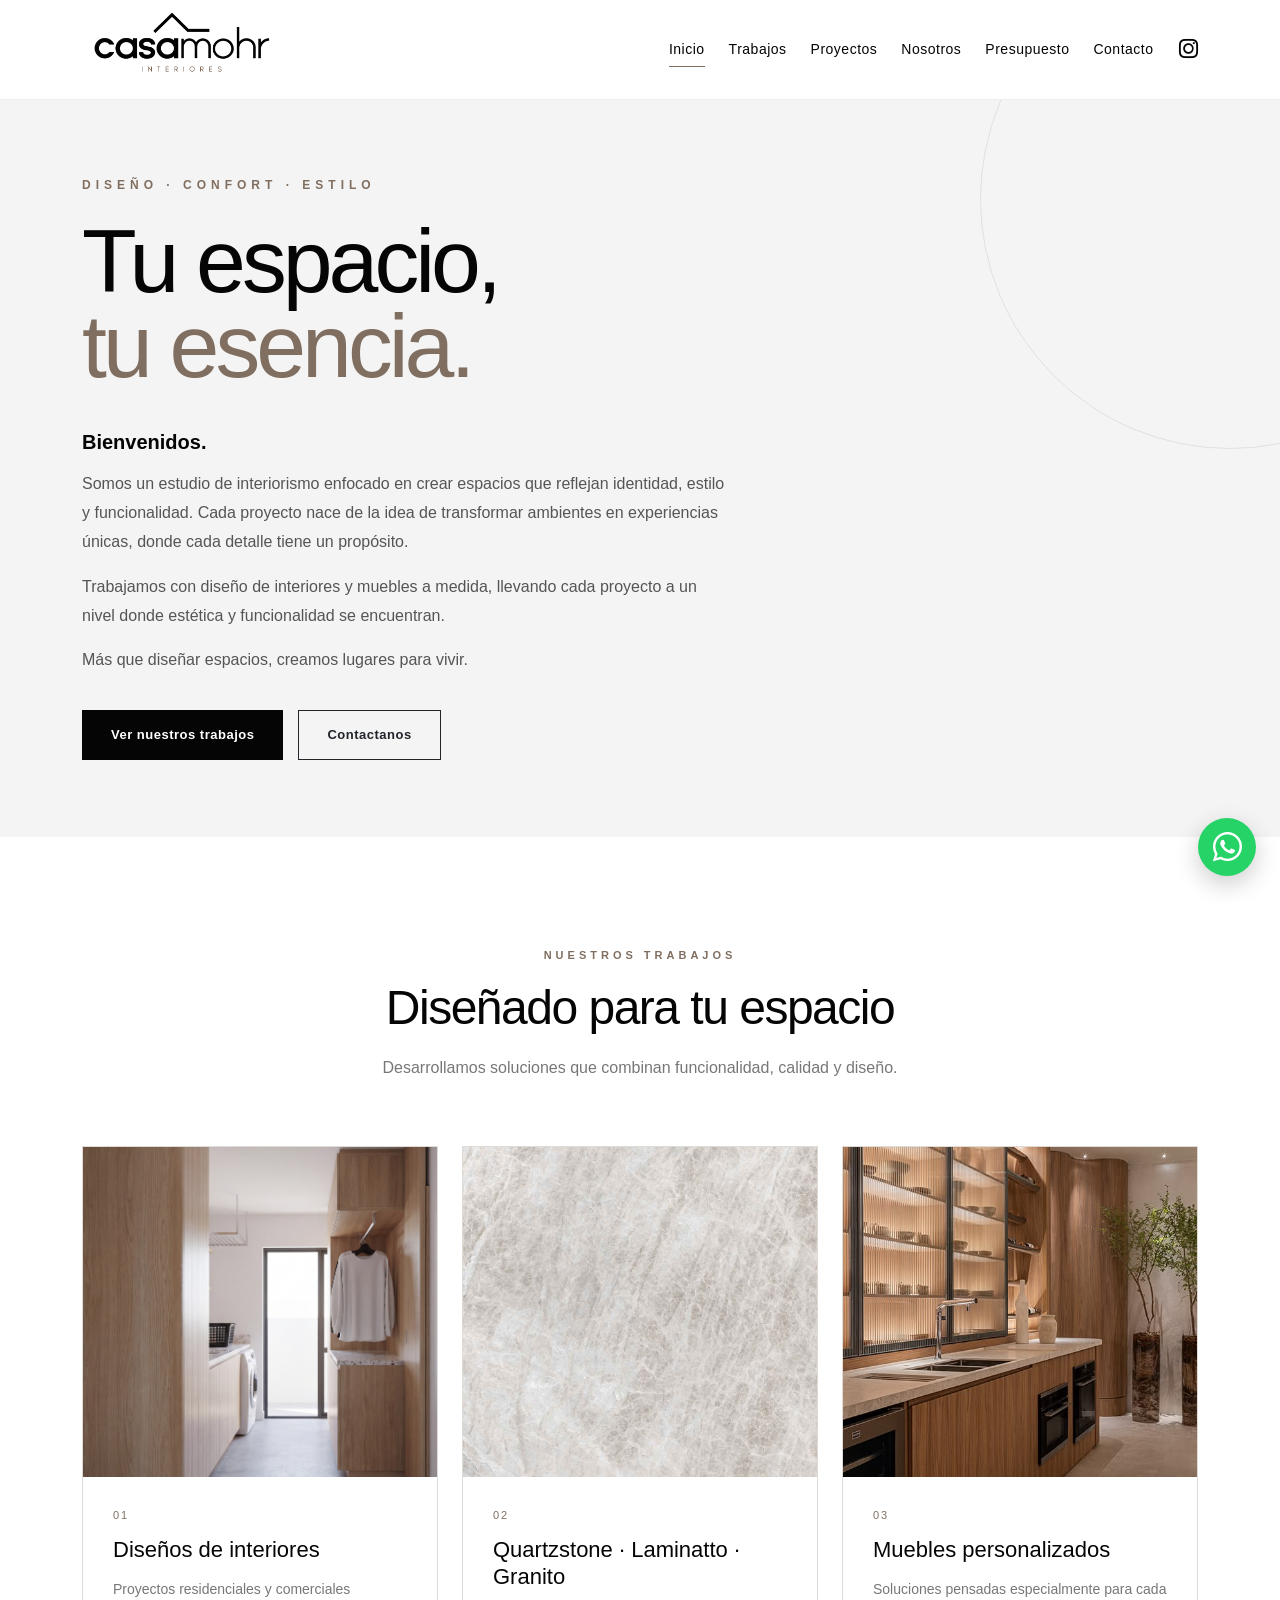
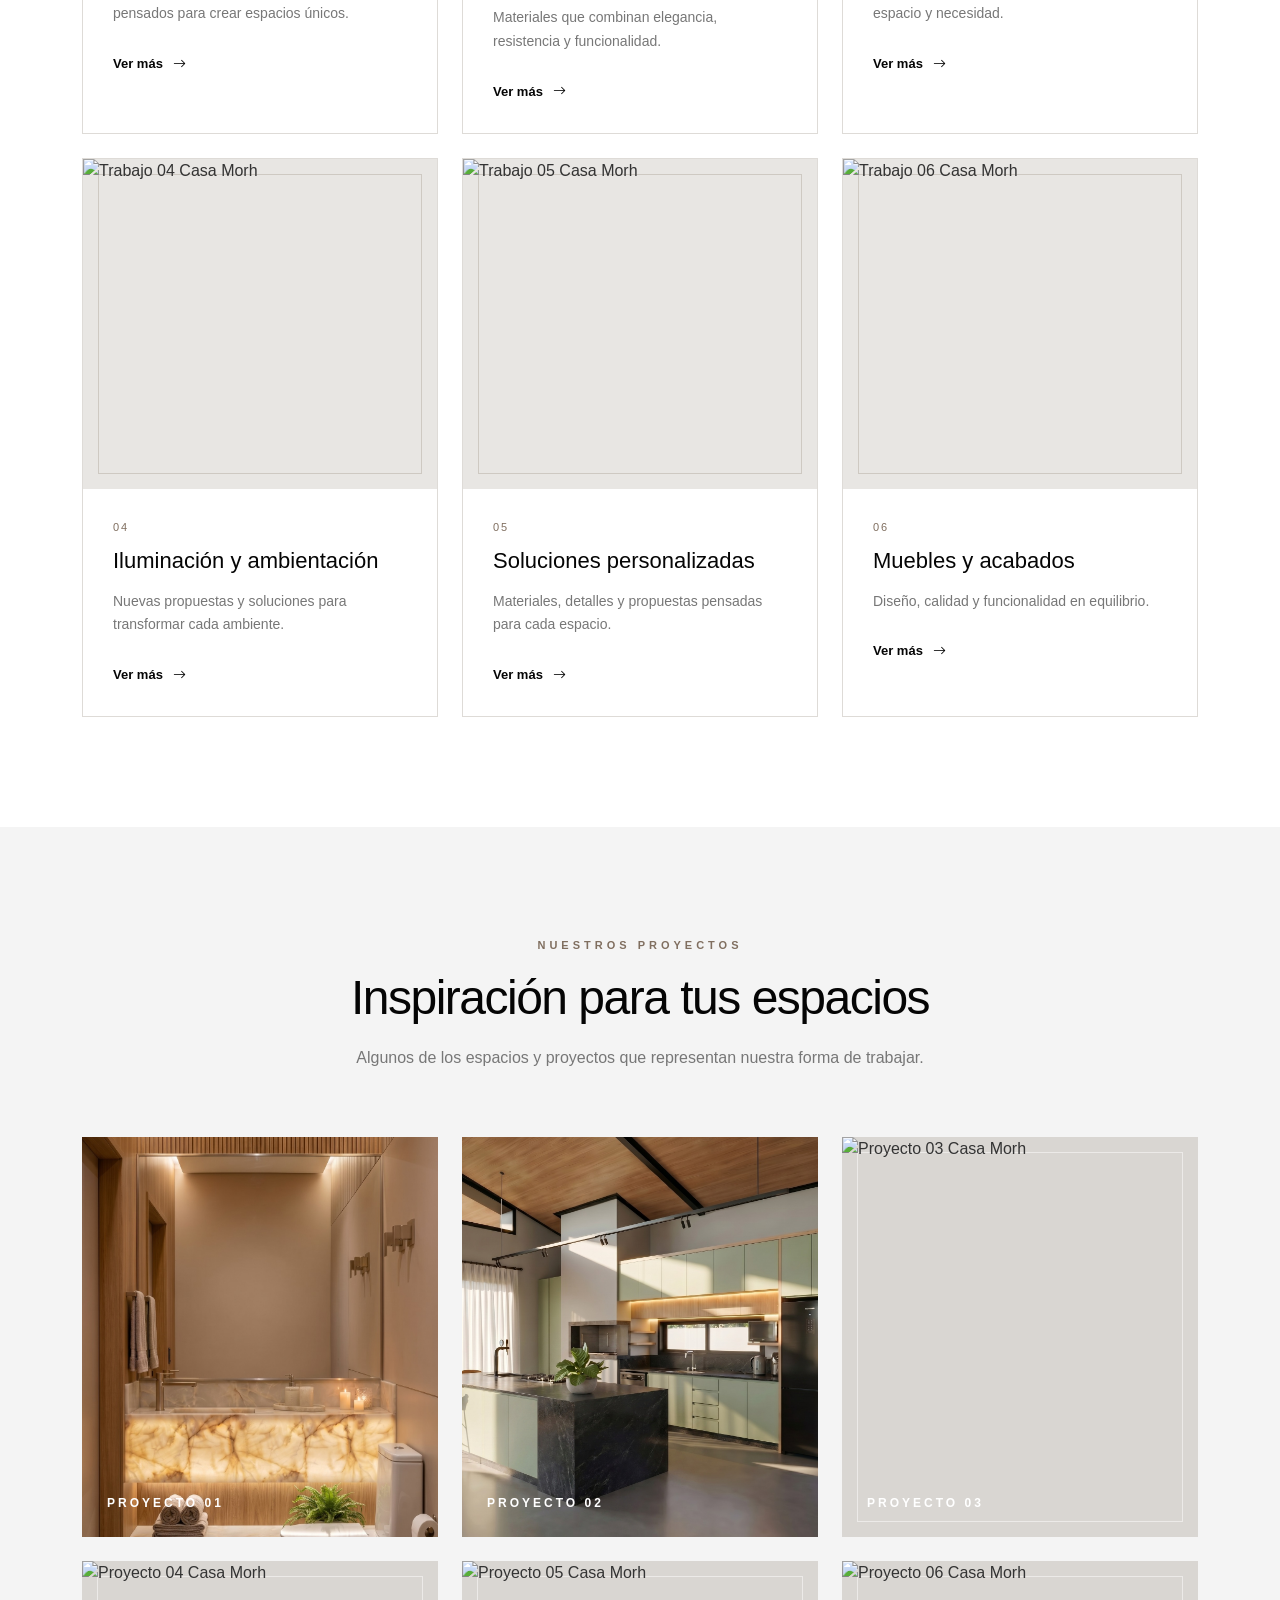
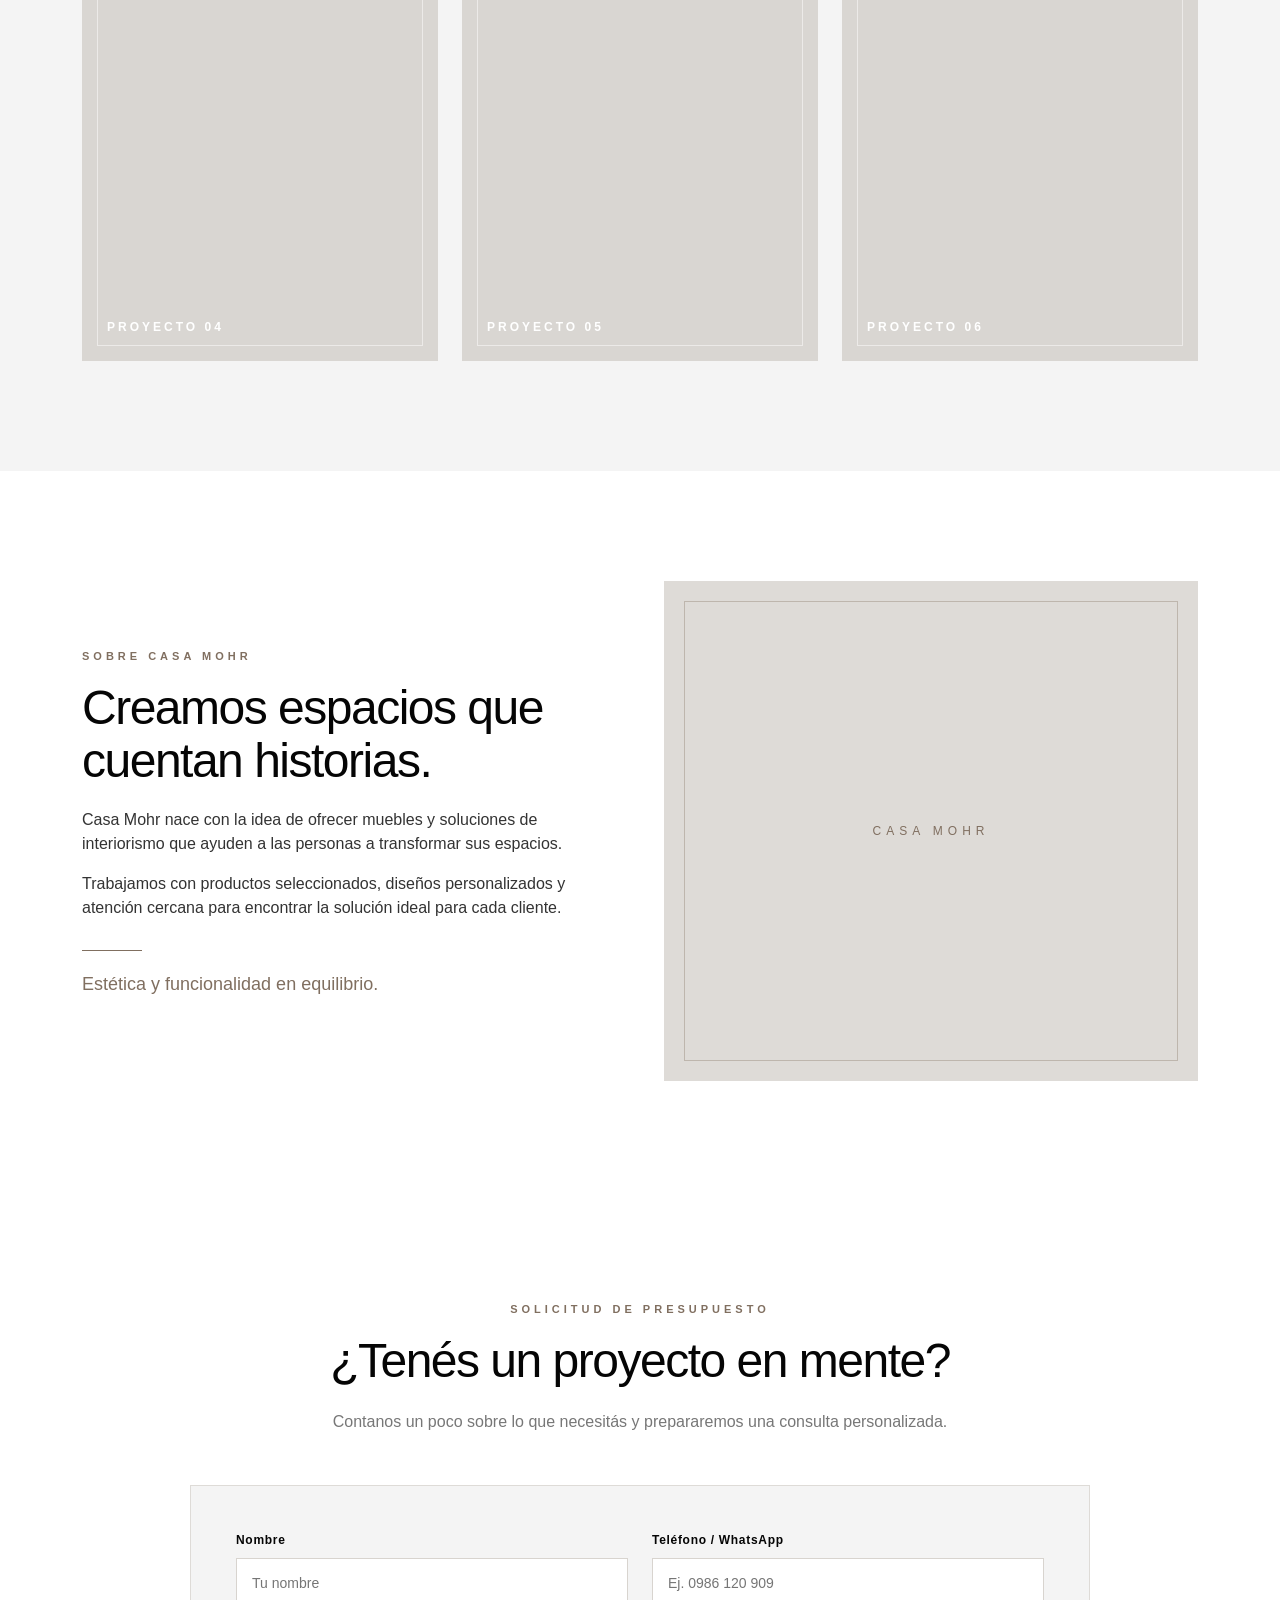
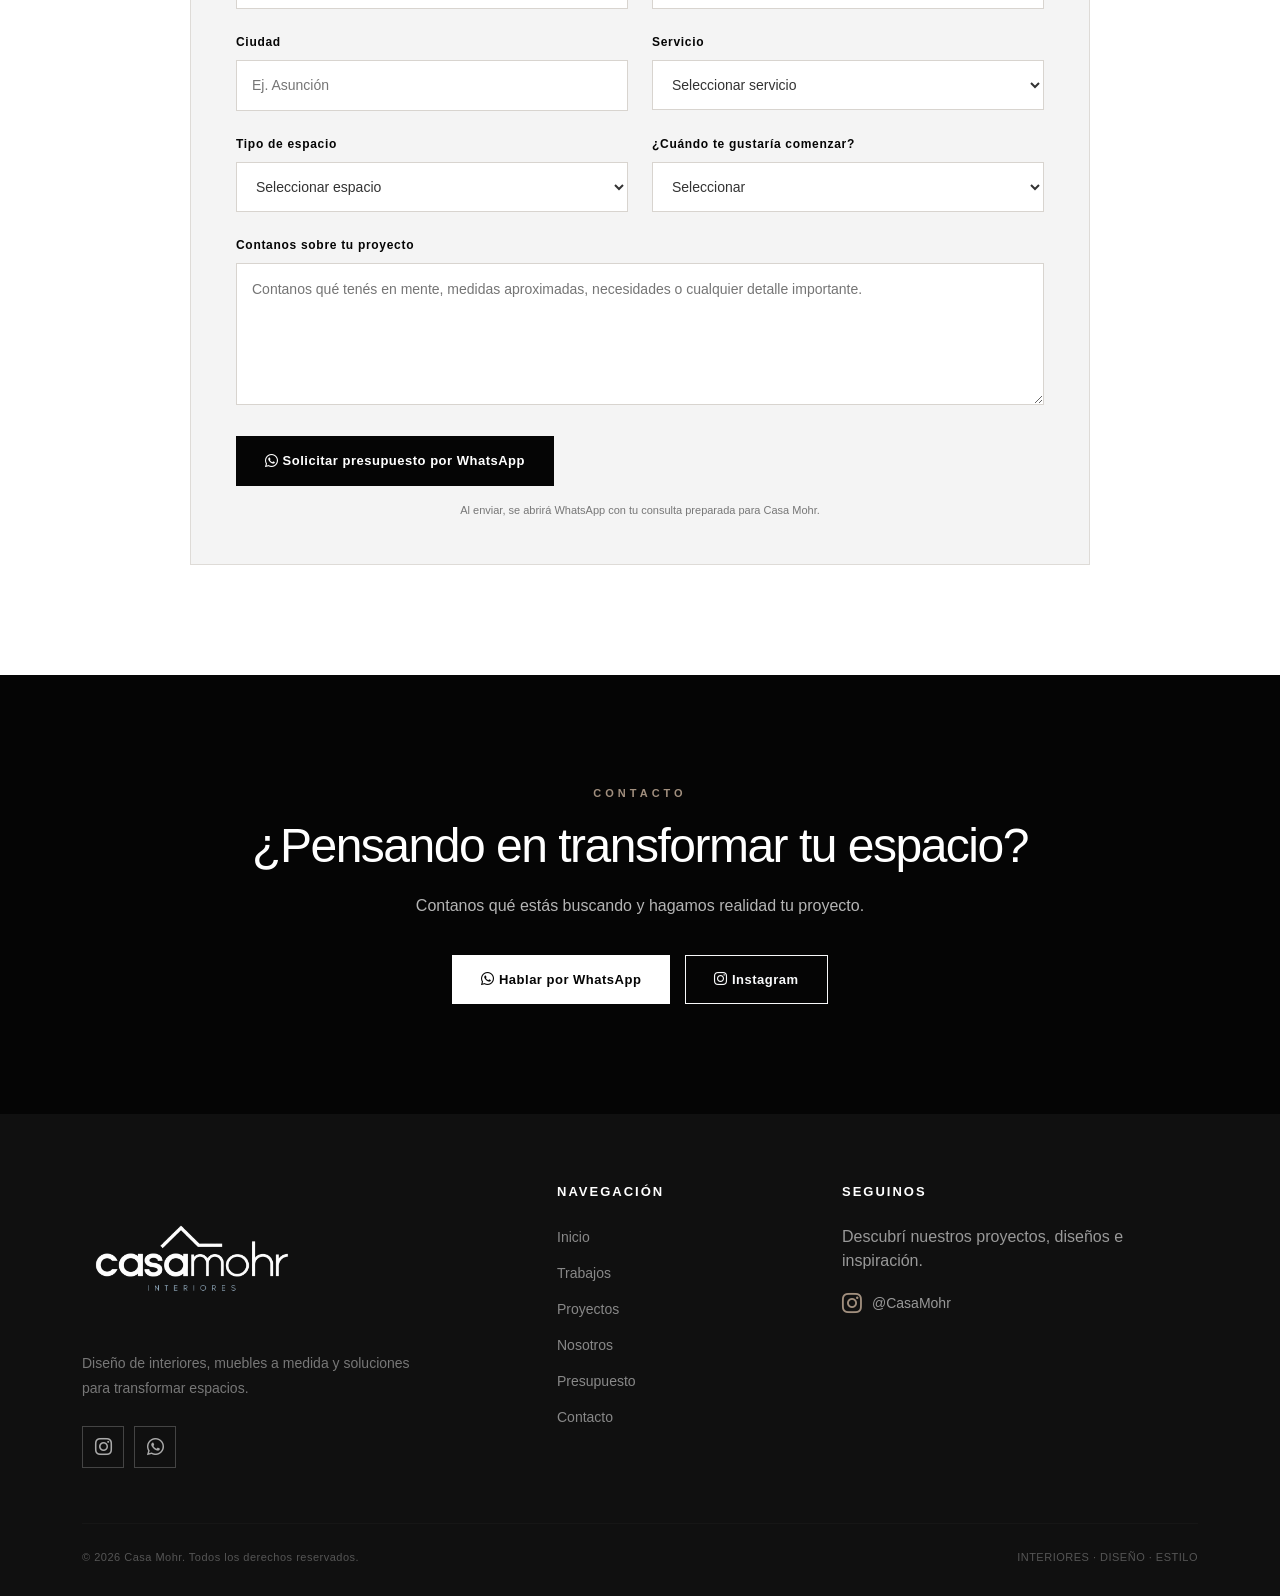
==== commit ba60a7c6: "Add files via upload" ====
--- a/index.html
+++ b/index.html
@@ -1,298 +1,1186 @@
-<!DOCTYPE html>
-<html lang="en">
-
-<head>
-  <meta charset="utf-8">
-  <meta content="width=device-width, initial-scale=1.0" name="viewport">
-
-  <title>PixelPulse</title>
-  <meta content="" name="description">
-  <meta content="" name="keywords">
-
-  <!-- Google Fuentes -->
-  <link rel="preconnect" href="https://fonts.googleapis.com">
-  <link rel="preconnect" href="https://fonts.gstatic.com" crossorigin>
-  <link href="https://fonts.googleapis.com/css2?family=Open+Sans:ital,wght@0,300;0,400;0,500;0,600;0,700;1,300;1,400;1,600;1,700&family=Montserrat:ital,wght@0,300;0,400;0,500;0,600;0,700;1,300;1,400;1,500;1,600;1,700&family=Raleway:ital,wght@0,300;0,400;0,500;0,600;0,700;1,300;1,400;1,500;1,600;1,700&display=swap" rel="stylesheet">
-
-  <!-- Vendor CSS Files -->
-  <link href="assets/vendor/bootstrap/css/bootstrap.min.css" rel="stylesheet">
-  <link href="assets/vendor/bootstrap-icons/bootstrap-icons.css" rel="stylesheet">
-  <link href="assets/vendor/aos/aos.css" rel="stylesheet">
-  <link href="assets/vendor/glightbox/css/glightbox.min.css" rel="stylesheet">
-  <link href="assets/vendor/swiper/swiper-bundle.min.css" rel="stylesheet">
-
-  <!-- Template Main CSS File -->
-  <link href="assets/css/main.css" rel="stylesheet">
-
-</head>
-
-<body>
-
-  <header id="header" class="header d-flex align-items-center">
-
-    <div class="container-fluid container-xl d-flex align-items-center justify-content-between">
-      <a href="index.html" class="logo d-flex align-items-center">
-        <h1>PixelPulse<span>.</span></h1>
-      </a>
-      <nav id="navbar" class="navbar">
-        <ul>
-          <li><a href="#hero">Inicio</a></li>
-          <li><a href="#services">Juegos</a></li>
-          <li><a href="#comentarios">Comentarios</a></li>
-          <li><a href="#team">Integrantes</a></li>
-        </nav><!-- .navbar -->
-
-        <i class="mobile-nav-toggle mobile-nav-show bi bi-list"></i>
-        <i class="mobile-nav-toggle mobile-nav-hide d-none bi bi-x"></i>
-
-      </div>
-    </header>
-    <!-- End Navbar -->
-
-    <!-- ======= Inicio Section ======= -->
-    <section id="hero" class="hero">
-      <div class="container position-relative">
-        <div class="row gy-5" data-aos="fade-in">
-          <div class="col-lg-6 order-2 order-lg-1 d-flex flex-column justify-content-center text-center text-lg-start">
-            <h2>Bienvenido a <span>PixelPulse</span></h2>
-            <p>Con un Pulse integrate al mundo de los pixels</p>
-            <div class="d-flex justify-content-center justify-content-lg-start">
-              <a href="#services" class="btn-get-started">Pulse</a>
-            </div>
-          </div>
-          <div class="col-lg-6 order-1 order-lg-2">
-            <img src="./assets/img/animation/horaDeAventura.gif" class="img-fluid" alt="" data-aos="zoom-out" data-aos-delay="100">
-          </div>
-        </div>
-      </div>
-
-    </div>
-  </section>
-  <!-- End Inicio Section -->
-
-  <main id="main">
-
-
-
-
-
-    <!-- ======= Juegos Section ======= -->
-    <section id="services" class="services sections-bg">
-      <div class="container" data-aos="fade-up">
-
-        <div class="section-header">
-          <h2>Juegos Disponibles</h2>
-          <p>Drisfruta de los juegos que PixelPulse te ofrece</p>
-          <div class="row gy-4" data-aos="fade-up" data-aos-delay="100">
-           <div class="row gy-4" data-aos="fade-up" data-aos-delay="100">
-            <div class="col-lg-4 col-md-6">
-              <div class="service-item position-relative">
-                <div>
-                  <img src="./assets/img/animation/Flappy-Bird-Logo-PNG-Photos.png" style="max-width: 100%; height: auto;">
-                </div>
-                <h3>Flappy Birds</h3>
-                <p>Juego de Flappy Bird, en el que tienes que ayudar al pájaro a volar con habilidad, evitando los obstáculos. Pulsa en la pantalla para que el pájaro se impulse en el aire y vuele, sin dejar que caiga al suelo, y pase entre las tuberías verdes.</p>
-                <a href="Flappy/Flappy-Bird-Game-main/flappy.html" class="readmore stretched-link">Jugar ahora <i class="./Flappy-Bird-Game-main/flappy.html"></i></a>
-              </div>
-            </div>
-
-            <div class="col-lg-4 col-md-6">
-             <div class="service-item position-relative">
-              <div>
-                <img src="./assets/img/animation/Tetris-Game-PNG-Pic.png" style="max-width: 100%; height: auto;">
-              </div>
-              <h3>Tetris</h3>
-              <p>El objetivo es hacer caer piezas e ir rellenando huecos para conseguir hacer líneas. Una vez creadas, desaparecen, y nos interesa hacerlo de cuatro en cuatro en vez de una en una por los puntos que hay implicados en ello. Si consigues una de cuatro, felicidades, acabas de hacer un Tetris.</p>
-              <a href="tetris/tetris.html" class="readmore stretched-link">Jugar ahora <i class="bi bi-arrow-right"></i></a>
-            </div>
-          </div>
-
-          <div class="col-lg-4 col-md-6">
-           <div class="service-item position-relative">
-            <div>
-              <img src="./assets/img/animation/pacman.png" style="max-width: 100%; height: auto;">
-            </div>
-            <h3>Pac-Man</h3>
-            <p>Pac-Man es un juego simple sobre una de nuestras necesidades básicas en la vida: la comida. El objetivo del juego es comer los 240 puntos en un laberinto sin toparse con uno de los cuatro enemigos de Pac-Man, los coloridos fantasmas Blinky, Pinky, Inky y Clyde.</p>
-            <a href="pac-man/pac-man.html" class="readmore stretched-link">Jugar <i class="bi bi-arrow-right"></i></a>
-          </div>
-        </div>
-      </div>
-
-      <div class="col-lg-4 col-md-6">
-        <div class="service-item position-relative">
-          <div>
-            <img src="./assets/img/animation/marioimg.png" style="max-width: 100%; height: auto;">
-          </div>
-          <h3>Super Mario</h3>
-          <p>El juego describe las aventuras de dos fontaneros, Mario y Luigi, quienes deben rescatar a la Princesa Peach, quién fue secuestrada por el rey de los Koopas, Bowser y salvar al Reino Champiñón de este mismo.</p>
-          <a href="./mariohtml5-master/main.html" class="readmore stretched-link">Jugar ahora <i class="./mariohtml5-master/main.html"></i></a>
-        </div>
-      </div>
-
-
-      <div class="col-lg-4 col-md-6">
-        <div class="service-item position-relative">
-          <div>
-            <img src="./assets/img/animation/snakeimg.jpg" style="max-width: 100%; height: auto;">
-          </div>
-          <h3>Snake</h3>
-          <p>En el juego, el jugador o usuario controla a una serpiente, que vaga alrededor de un plano, recogiendo alimentos (o algún otro elemento), tratando de evitar golpearse contra su propia cola.</p>
-          <a href="./snakeGame/snake.html" class="readmore stretched-link">Jugar ahora <i class="./snakeGame/snake.html"></i></a>
-        </div>
-      </div>
-
-      <div class="col-lg-4 col-md-6">
-        <div class="service-item position-relative">
-          <div>
-            <img src="./assets/img/animation/sonicimg.jpg" style="max-width: 100%; height: auto;">
-          </div>
-          <h3>Sonic</h3>
-          <p>Sonic, un erizo azul increíblemente veloz, se encuentra una vez más en una misión para detener al malvado Dr. Robotnik, quien planea dominar el mundo con sus malvadas creaciones robóticas. Acompañado de sus amigos, como Tails y Knuckles, Sonic debe recorrer una serie de emocionantes y peligrosos niveles llenos de obstáculos, enemigos y loops vertiginosos.</p>
-          <a href="./sonic-master/src/index.html" class="readmore stretched-link">Jugar ahora <i class="./sonic-master/src/index.html"></i></a>
-        </div>
-      </div>
-
-
-      <div class="col-lg-4 col-md-6">
-        <div class="service-item position-relative">
-          <div>
-            <img src="./assets/img/animation/sudokuimg.png" style="max-width: 100%; height: auto;">
-          </div>
-          <h3>Sudoku</h3>
-          <p>El objetivo del Sudoku es llenar todas las casillas vacías con números del 1 al 9, de modo que cada fila, cada columna y cada región de 3x3 no contengan números repetidos. ¡Buena suerte resolviendo cada sudoku!</p>
-          <a href="./Sudoku-master/sudoku.html" class="readmore stretched-link">Jugar ahora <i class="./Sudoku-master/sudoku.html"></i></a>
-        </div>
-      </div>
-
-
-      <div class="col-lg-4 col-md-6">
-        <div class="service-item position-relative">
-          <div>
-            <img src="./assets/img/animation/ajedrezimg.png" style="max-width: 100%; height: auto;">
-          </div>
-          <h3>Ajedrez</h3>
-          <p>El ajedrez es un desafiante juego de estrategia mental en el que dos jugadores compiten por la supremacía en un campo de batalla abstracto. Cada pieza tiene su propio papel y movimiento especial en esta danza estratégica. Los jugadores deben prever los movimientos de su oponente, planificar tácticas y estrategias a largo plazo, y tomar decisiones cruciales para proteger a su rey y amenazar al del oponente. </p>
-          <a href="./ajedrez-html-master/index.html" class="readmore stretched-link">Jugar ahora <i class="./ajedrez-html-master/index.html"></i></a>
-        </div>
-      </div>
-
-
-      <div class="col-lg-4 col-md-6">
-        <div class="service-item position-relative">
-          <div>
-            <img src="./assets/img/animation/damasimg.png" style="max-width: 100%; height: auto;">
-          </div>
-          <h3>Damas</h3>
-          <p>Las damas es un antiguo juego de estrategia que enfrenta a dos jugadores en un tablero cuadriculado de 64 casillas. Cada jugador comienza con un conjunto de fichas dispuestas en las casillas negras de las tres filas más cercanas a ellos. El objetivo es capturar todas las fichas del oponente o bloquearlas de manera que no puedan moverse.</p>
-          <a href="./damas-master/juego.html" class="readmore stretched-link">Jugar ahora <i class="./damas-master/juego.html"></i></a>
-        </div>
-      </div>
-
-    </div>
-
-  </div>
-</section><!-- Juegos Section -->
-
-<!--formulario seccion-->
-<section id="comentarios" class="comentarios sections-bg">
-<link rel="stylesheet" type="text/css" href="./assets/css/main.css">
-
-<script>
-<!-- ======= Opinión Section ======= -->
-  function enviarOpinion() {
-            // Obtén los elementos del formulario
-            var nombreInput = document.getElementById("nombre");
-            var opinionTextarea = document.getElementById("opinion");
-            var anonimoCheckbox = document.getElementById("anonimo");
-
-            // Limpia los campos del formulario
-            nombreInput.value = "";
-            opinionTextarea.value = "";
-            anonimoCheckbox.checked = false;
-
-            // Muestra un mensaje de agradecimiento
-            alert("¡Gracias por tu opinión!");
-        }
-    </script>
-</head>
-<body>
-    <h1>Opiniones</h1>
-
-    <form>
-        <label for="nombre">Nombre (opcional):</label>
-        <input type="text" name="nombre" id="nombre"><br><br>
-
-        <label for="opinion">Opinión:</label>
-        <textarea name="opinion" id="opinion" rows="4" cols="50" required></textarea><br><br>
-
-        <label for="anonimo">Enviar de manera anónima:</label>
-        <input type="checkbox" name="anonimo" id="anonimo"><br><br>
-
-        <input type="button" value="Enviar opinión" onclick="enviarOpinion()">
-    </form>
-
-</section>
-
-
-<!-- ======= Desarrolladores Section ======= -->
-<section id="team" class="team">
-  <div class="container" data-aos="fade-up">
-
-    <div class="section-header">
-      <h2>Desarrolladores de la página</h2>
-      <p>Conozcamos a los creadores de la página PixelPulse</p>
-    </div>
-
-    <div class="row gy-4">
-
-      <div class="col-xl-3 col-md-6 d-flex" data-aos="fade-up" data-aos-delay="100">
-        <div class="member">
-          <img src="assets/img/team/team-1.jpg" class="img-fluid" alt="">
-          <h4>Cecilio Arguello</h4>
-          <span>Estudiante de Análisis de Sistemas</span>
-          <div class="social">
-            <a href="https://www.instagram.com/cecilio_arguello"><i class="bi bi-instagram"></i></a>
-          </div>
-        </div>
-      </div><!-- End miembro1 -->
-
-      <div class="col-xl-3 col-md-6 d-flex" data-aos="fade-up" data-aos-delay="200">
-        <div class="member">
-          <img src="assets/img/team/team-2.jpeg" class="img-fluid" alt="">
-          <h4>Fernando Samudio</h4>
-          <span>Estudiante de Análisis de Sistemas</span>
-          <div class="social">
-            <a href="https://www.instagram.com/fsam_04"><i class="bi bi-instagram"></i></a>
-          </div>
-        </div>
-      </div><!-- End miembro2 -->
-    </div>
-
-  </div>
-</section><!-- End Desarrolladores Section -->
-</main><!-- End #main -->
-
-
-
-   
-
-<a href="#" class="scroll-top d-flex align-items-center justify-content-center"><i class="bi bi-arrow-up-short"></i></a>
-
-<div id="preloader"></div>
-
-<!-- Vendor JS Files -->
-<script src="assets/vendor/bootstrap/js/bootstrap.bundle.min.js"></script>
-<script src="assets/vendor/aos/aos.js"></script>
-<script src="assets/vendor/glightbox/js/glightbox.min.js"></script>
-<script src="assets/vendor/purecounter/purecounter_vanilla.js"></script>
-<script src="assets/vendor/swiper/swiper-bundle.min.js"></script>
-<script src="assets/vendor/isotope-layout/isotope.pkgd.min.js"></script>
-<script src="assets/vendor/php-email-form/validate.js"></script>
-
-<!-- Template Main JS File -->
-<script src="assets/js/main.js"></script>
-
-</body>
-
+<!DOCTYPE html>
+<html lang="es">
+
+<head>
+
+    <meta charset="UTF-8">
+
+    <meta name="viewport" content="width=device-width, initial-scale=1.0">
+
+    <meta
+        name="description"
+        content="Casa Morh Interiores | Diseño de interiores, muebles a medida y proyectos residenciales y comerciales."
+    >
+
+    <title>Casa Morh | Interiores</title>
+
+
+    <!-- ==================== BOOTSTRAP ==================== -->
+
+    <link
+        href="https://cdn.jsdelivr.net/npm/bootstrap@5.3.3/dist/css/bootstrap.min.css"
+        rel="stylesheet"
+    >
+
+
+    <!-- ==================== BOOTSTRAP ICONS ==================== -->
+
+    <link
+        rel="stylesheet"
+        href="https://cdn.jsdelivr.net/npm/bootstrap-icons@1.11.3/font/bootstrap-icons.min.css"
+    >
+
+
+    <!-- ==================== CSS PROPIO ==================== -->
+
+    <link
+        rel="stylesheet"
+        href="style.css"
+    >
+
+</head>
+
+
+<body>
+
+
+    <!-- ==================================================
+         NAVBAR
+    ================================================== -->
+
+    <nav class="navbar navbar-expand-lg fixed-top">
+
+        <div class="container">
+
+
+            <!-- Logo -->
+
+            <a
+                class="navbar-brand logo-navbar"
+                href="#inicio"
+                aria-label="Casa Morh - Inicio"
+            >
+
+                <img
+                    src="img/logo.png"
+                    alt="Casa Morh Interiores"
+                >
+
+            </a>
+
+
+            <!-- Botón menú móvil -->
+
+            <button
+                class="navbar-toggler"
+                type="button"
+                data-bs-toggle="collapse"
+                data-bs-target="#navbarNav"
+                aria-controls="navbarNav"
+                aria-expanded="false"
+                aria-label="Abrir navegación"
+            >
+
+                <span class="navbar-toggler-icon"></span>
+
+            </button>
+
+
+            <!-- Menú -->
+
+            <div
+                class="collapse navbar-collapse"
+                id="navbarNav"
+            >
+
+                <ul class="navbar-nav ms-auto align-items-lg-center">
+
+
+                    <li class="nav-item">
+
+                        <a
+                            class="nav-link active"
+                            href="#inicio"
+                        >
+                            Inicio
+                        </a>
+
+                    </li>
+
+
+                    <li class="nav-item">
+
+                        <a
+                            class="nav-link"
+                            href="#trabajos"
+                        >
+                            Trabajos
+                        </a>
+
+                    </li>
+
+
+                    <li class="nav-item">
+
+                        <a
+                            class="nav-link"
+                            href="#proyectos"
+                        >
+                            Proyectos
+                        </a>
+
+                    </li>
+
+
+                    <li class="nav-item">
+
+                        <a
+                            class="nav-link"
+                            href="#nosotros"
+                        >
+                            Nosotros
+                        </a>
+
+                    </li>
+
+
+
+                    <li class="nav-item">
+
+                        <a
+                            class="nav-link"
+                            href="#presupuesto"
+                        >
+                            Presupuesto
+                        </a>
+
+                    </li>
+
+                    <li class="nav-item">
+
+                        <a
+                            class="nav-link"
+                            href="#contacto"
+                        >
+                            Contacto
+                        </a>
+
+                    </li>
+
+
+                    <!-- Instagram -->
+
+                    <li class="nav-item">
+
+                        <a
+                            class="nav-link social-link"
+                            href="https://instagram.com/"
+                            target="_blank"
+                            rel="noopener noreferrer"
+                            aria-label="Instagram de Casa Morh"
+                        >
+
+                            <i class="bi bi-instagram"></i>
+
+                        </a>
+
+                    </li>
+
+
+                </ul>
+
+            </div>
+
+        </div>
+
+    </nav>
+
+
+
+    <!-- ==================================================
+         HERO
+    ================================================== -->
+
+    <header
+        id="inicio"
+        class="hero"
+    >
+
+        <div class="container">
+
+            <div class="hero-content reveal">
+
+
+                <p class="hero-subtitle">
+
+                    DISEÑO · CONFORT · ESTILO
+
+                </p>
+
+
+                <h1>
+
+                    Tu espacio,<br>
+
+                    <span>
+                        tu esencia.
+                    </span>
+
+                </h1>
+
+
+                <div class="hero-text">
+
+
+                    <p class="hero-welcome">
+
+                        Bienvenidos.
+
+                    </p>
+
+
+                    <p>
+
+                        Somos un estudio de interiorismo enfocado en crear
+                        espacios que reflejan identidad, estilo y funcionalidad.
+                        Cada proyecto nace de la idea de transformar ambientes
+                        en experiencias únicas, donde cada detalle tiene un propósito.
+
+                    </p>
+
+
+                    <p>
+
+                        Trabajamos con diseño de interiores y muebles a medida,
+                        llevando cada proyecto a un nivel donde estética y
+                        funcionalidad se encuentran.
+
+                    </p>
+
+
+                    <p>
+
+                        Más que diseñar espacios, creamos lugares para vivir.
+
+                    </p>
+
+
+                </div>
+
+
+                <!-- Botones -->
+
+                <div class="hero-buttons">
+
+
+                    <a
+                        href="#trabajos"
+                        class="btn btn-primary"
+                    >
+
+                        Ver nuestros trabajos
+
+                    </a>
+
+
+                    <a
+                        href="#contacto"
+                        class="btn btn-outline-dark"
+                    >
+
+                        Contactanos
+
+                    </a>
+
+
+                </div>
+
+
+            </div>
+
+        </div>
+
+    </header>
+
+
+
+    <!-- ==================================================
+         NUESTROS TRABAJOS
+    ================================================== -->
+
+    <section
+        id="trabajos"
+        class="section"
+    >
+
+        <div class="container">
+
+
+            <div class="section-header reveal">
+
+
+                <p class="section-subtitle">
+
+                    NUESTROS TRABAJOS
+
+                </p>
+
+
+                <h2>
+
+                    Diseñado para tu espacio
+
+                </h2>
+
+
+                <p>
+
+                    Desarrollamos soluciones que combinan
+                    funcionalidad, calidad y diseño.
+
+                </p>
+
+
+            </div>
+
+
+
+            <div class="row g-4">
+
+
+                <!-- Diseño de interiores -->
+
+                <div class="col-md-4 reveal">
+
+                    <div class="product-card">
+
+
+                        <div class="product-image">
+
+                            <img src="productos/trabajo1.jpeg" alt="Diseño de interiores Casa Morh" style="position:absolute; inset:0; width:100%; height:100%; object-fit:cover;">
+
+                        </div>
+
+
+                        <div class="product-content">
+
+
+                            <span class="card-number">
+                                01
+                            </span>
+
+
+                            <h3>
+
+                                Diseños de interiores
+
+                            </h3>
+
+
+                            <p>
+
+                                Proyectos residenciales y comerciales
+                                pensados para crear espacios únicos.
+
+                            </p>
+
+
+                            <a
+                                href="#"
+                                class="product-link"
+                            >
+
+                                Ver más
+
+                                <i class="bi bi-arrow-right"></i>
+
+                            </a>
+
+
+                        </div>
+
+                    </div>
+
+                </div>
+
+
+
+                <!-- Materiales -->
+
+                <div class="col-md-4 reveal">
+
+                    <div class="product-card">
+
+
+                        <div class="product-image">
+
+                            <img src="productos/trabajo2.jpeg" alt="Materiales y acabados Casa Morh" style="position:absolute; inset:0; width:100%; height:100%; object-fit:cover;">
+
+                        </div>
+
+
+                        <div class="product-content">
+
+
+                            <span class="card-number">
+                                02
+                            </span>
+
+
+                            <h3>
+
+                                Quartzstone · Laminatto · Granito
+
+                            </h3>
+
+
+                            <p>
+
+                                Materiales que combinan elegancia,
+                                resistencia y funcionalidad.
+
+                            </p>
+
+
+                            <a
+                                href="#"
+                                class="product-link"
+                            >
+
+                                Ver más
+
+                                <i class="bi bi-arrow-right"></i>
+
+                            </a>
+
+
+                        </div>
+
+                    </div>
+
+                </div>
+
+
+
+                <!-- Muebles -->
+
+                <div class="col-md-4 reveal">
+
+                    <div class="product-card">
+
+
+                        <div class="product-image">
+
+                            <img src="productos/trabajo3.jpeg" alt="Muebles personalizados Casa Morh" style="position:absolute; inset:0; width:100%; height:100%; object-fit:cover;">
+
+                        </div>
+
+
+                        <div class="product-content">
+
+
+                            <span class="card-number">
+                                03
+                            </span>
+
+
+                            <h3>
+
+                                Muebles personalizados
+
+                            </h3>
+
+
+                            <p>
+
+                                Soluciones pensadas especialmente
+                                para cada espacio y necesidad.
+
+                            </p>
+
+
+                            <a
+                                href="#"
+                                class="product-link"
+                            >
+
+                                Ver más
+
+                                <i class="bi bi-arrow-right"></i>
+
+                            </a>
+
+
+                        </div>
+
+                    </div>
+
+                </div>
+
+
+
+                <!-- Trabajo 04 -->
+                <div class="col-md-4 reveal">
+                    <div class="product-card">
+                        <div class="product-image">
+                            <img src="productos/trabajo4.jpeg"
+                                 alt="Trabajo 04 Casa Morh"
+                                 style="position:absolute; inset:0; width:100%; height:100%; object-fit:cover;">
+                        </div>
+                        <div class="product-content">
+                            <span class="card-number">04</span>
+                            <h3>Iluminación y ambientación</h3>
+                            <p>Nuevas propuestas y soluciones para transformar cada ambiente.</p>
+                            <a href="#" class="product-link">
+                                Ver más <i class="bi bi-arrow-right"></i>
+                            </a>
+                        </div>
+                    </div>
+                </div>
+
+                <!-- Trabajo 05 -->
+                <div class="col-md-4 reveal">
+                    <div class="product-card">
+                        <div class="product-image">
+                            <img src="productos/trabajo5.jpeg"
+                                 alt="Trabajo 05 Casa Morh"
+                                 style="position:absolute; inset:0; width:100%; height:100%; object-fit:cover;">
+                        </div>
+                        <div class="product-content">
+                            <span class="card-number">05</span>
+                            <h3>Soluciones personalizadas</h3>
+                            <p>Materiales, detalles y propuestas pensadas para cada espacio.</p>
+                            <a href="#" class="product-link">
+                                Ver más <i class="bi bi-arrow-right"></i>
+                            </a>
+                        </div>
+                    </div>
+                </div>
+
+                <!-- Trabajo 06 -->
+                <div class="col-md-4 reveal">
+                    <div class="product-card">
+                        <div class="product-image">
+                            <img src="productos/trabajo6.jpeg"
+                                 alt="Trabajo 06 Casa Morh"
+                                 style="position:absolute; inset:0; width:100%; height:100%; object-fit:cover;">
+                        </div>
+                        <div class="product-content">
+                            <span class="card-number">06</span>
+                            <h3>Muebles y acabados</h3>
+                            <p>Diseño, calidad y funcionalidad en equilibrio.</p>
+                            <a href="#" class="product-link">
+                                Ver más <i class="bi bi-arrow-right"></i>
+                            </a>
+                        </div>
+                    </div>
+                </div>
+
+            </div>
+
+        </div>
+
+    </section>
+
+
+
+    <!-- ==================================================
+         PROYECTOS
+    ================================================== -->
+
+    <section
+        id="proyectos"
+        class="section section-light"
+    >
+
+        <div class="container">
+
+            <div class="section-header reveal">
+
+                <p class="section-subtitle">
+                    NUESTROS PROYECTOS
+                </p>
+
+                <h2>
+                    Inspiración para tus espacios
+                </h2>
+
+                <p>
+                    Algunos de los espacios y proyectos
+                    que representan nuestra forma de trabajar.
+                </p>
+
+            </div>
+
+            <div class="row g-4">
+
+                <div class="col-md-4 reveal">
+                    <div class="project-card">
+                        <div class="project-image">
+                            <img src="proyectos/proyecto1.jpeg"
+                                 alt="Proyecto 01 Casa Morh"
+                                 style="position:absolute; inset:0; width:100%; height:100%; object-fit:cover;">
+                            <span>Proyecto 01</span>
+                        </div>
+                    </div>
+                </div>
+
+                <div class="col-md-4 reveal">
+                    <div class="project-card">
+                        <div class="project-image">
+                            <img src="proyectos/proyecto2.jpeg"
+                                 alt="Proyecto 02 Casa Morh"
+                                 style="position:absolute; inset:0; width:100%; height:100%; object-fit:cover;">
+                            <span>Proyecto 02</span>
+                        </div>
+                    </div>
+                </div>
+
+                <div class="col-md-4 reveal">
+                    <div class="project-card">
+                        <div class="project-image">
+                            <img src="proyectos/proyecto3.png"
+                                 alt="Proyecto 03 Casa Morh"
+                                 style="position:absolute; inset:0; width:100%; height:100%; object-fit:cover;">
+                            <span>Proyecto 03</span>
+                        </div>
+                    </div>
+                </div>
+
+                <div class="col-md-4 reveal">
+                    <div class="project-card">
+                        <div class="project-image">
+                            <img src="proyectos/proyecto4.jpeg"
+                                 alt="Proyecto 04 Casa Morh"
+                                 style="position:absolute; inset:0; width:100%; height:100%; object-fit:cover;">
+                            <span>Proyecto 04</span>
+                        </div>
+                    </div>
+                </div>
+
+                <div class="col-md-4 reveal">
+                    <div class="project-card">
+                        <div class="project-image">
+                            <img src="proyectos/proyecto5.jpeg"
+                                 alt="Proyecto 05 Casa Morh"
+                                 style="position:absolute; inset:0; width:100%; height:100%; object-fit:cover;">
+                            <span>Proyecto 05</span>
+                        </div>
+                    </div>
+                </div>
+
+                <div class="col-md-4 reveal">
+                    <div class="project-card">
+                        <div class="project-image">
+                            <img src="proyectos/proyecto6.jpeg"
+                                 alt="Proyecto 06 Casa Morh"
+                                 style="position:absolute; inset:0; width:100%; height:100%; object-fit:cover;">
+                            <span>Proyecto 06</span>
+                        </div>
+                    </div>
+                </div>
+
+            </div>
+
+        </div>
+
+    </section>
+
+
+
+    <!-- ==================================================
+         NOSOTROS
+    ================================================== -->
+
+    <section
+        id="nosotros"
+        class="section"
+    >
+
+        <div class="container">
+
+            <div class="row align-items-center g-5">
+
+
+                <div class="col-md-6 reveal">
+
+
+                    <p class="section-subtitle">
+
+                        SOBRE CASA MOHR
+
+                    </p>
+
+
+                    <h2>
+
+                        Creamos espacios que cuentan historias.
+
+                    </h2>
+
+
+                    <p>
+
+                        Casa Mohr nace con la idea de ofrecer muebles
+                        y soluciones de interiorismo que ayuden a las
+                        personas a transformar sus espacios.
+
+                    </p>
+
+
+                    <p>
+
+                        Trabajamos con productos seleccionados,
+                        diseños personalizados y atención cercana
+                        para encontrar la solución ideal para cada cliente.
+
+                    </p>
+
+
+                    <div class="about-line"></div>
+
+
+                    <p class="about-highlight">
+
+                        Estética y funcionalidad
+                        en equilibrio.
+
+                    </p>
+
+
+                </div>
+
+
+
+                <div class="col-md-6 reveal">
+
+                    <div class="about-image">
+
+                        <span>
+                            Casa Mohr
+                        </span>
+
+                    </div>
+
+                </div>
+
+
+            </div>
+
+        </div>
+
+    </section>
+
+    <!-- ==================================================
+         SOLICITUD DE PRESUPUESTO
+    ================================================== -->
+    <section id="presupuesto" class="quote-section">
+        <div class="container">
+            <div class="quote-wrapper reveal">
+                <div class="quote-header">
+                    <p class="section-subtitle">SOLICITUD DE PRESUPUESTO</p>
+                    <h2>¿Tenés un proyecto en mente?</h2>
+                    <p>Contanos un poco sobre lo que necesitás y prepararemos una consulta personalizada.</p>
+                </div>
+
+                <form id="quoteForm" class="quote-form" novalidate>
+                    <div class="row g-4">
+                        <div class="col-md-6">
+                            <label for="quoteName">Nombre</label>
+                            <input type="text" id="quoteName" name="nombre" placeholder="Tu nombre" required>
+                        </div>
+
+                        <div class="col-md-6">
+                            <label for="quotePhone">Teléfono / WhatsApp</label>
+                            <input type="tel" id="quotePhone" name="telefono" placeholder="Ej. 0986 120 909" required>
+                        </div>
+
+                        <div class="col-md-6">
+                            <label for="quoteCity">Ciudad</label>
+                            <input type="text" id="quoteCity" name="ciudad" placeholder="Ej. Asunción" required>
+                        </div>
+
+                        <div class="col-md-6">
+                            <label for="quoteService">Servicio</label>
+                            <select id="quoteService" name="servicio" required>
+                                <option value="" selected disabled>Seleccionar servicio</option>
+                                <option>Diseños de interiores</option>
+                                <option>Quartzstone · Laminatto · Granito</option>
+                                <option>Muebles personalizados</option>
+                                <option>Iluminación y ambientación</option>
+                                <option>Soluciones personalizadas</option>
+                                <option>Muebles y acabados</option>
+                                <option>Otro</option>
+                            </select>
+                        </div>
+
+                        <div class="col-md-6">
+                            <label for="quoteSpace">Tipo de espacio</label>
+                            <select id="quoteSpace" name="espacio" required>
+                                <option value="" selected disabled>Seleccionar espacio</option>
+                                <option>Cocina</option>
+                                <option>Sala / comedor</option>
+                                <option>Dormitorio</option>
+                                <option>Vestidor</option>
+                                <option>Oficina</option>
+                                <option>Baño</option>
+                                <option>Local comercial</option>
+                                <option>Otro</option>
+                            </select>
+                        </div>
+
+                        <div class="col-md-6">
+                            <label for="quoteStart">¿Cuándo te gustaría comenzar?</label>
+                            <select id="quoteStart" name="inicio">
+                                <option value="" selected>Seleccionar</option>
+                                <option>Lo antes posible</option>
+                                <option>Durante este mes</option>
+                                <option>En 1 a 3 meses</option>
+                                <option>Más adelante</option>
+                            </select>
+                        </div>
+
+                        <div class="col-12">
+                            <label for="quoteMessage">Contanos sobre tu proyecto</label>
+                            <textarea id="quoteMessage" name="mensaje" rows="5"
+                                placeholder="Contanos qué tenés en mente, medidas aproximadas, necesidades o cualquier detalle importante."
+                                required></textarea>
+                        </div>
+
+                        <div class="col-12">
+                            <button type="submit" class="btn btn-primary quote-submit">
+                                <i class="bi bi-whatsapp"></i>
+                                Solicitar presupuesto por WhatsApp
+                            </button>
+                        </div>
+                    </div>
+
+                    <p class="quote-note">Al enviar, se abrirá WhatsApp con tu consulta preparada para Casa Mohr.</p>
+                </form>
+            </div>
+        </div>
+    </section>
+
+
+
+
+
+    <!-- ==================================================
+         CONTACTO
+    ================================================== -->
+
+    <section
+        id="contacto"
+        class="contact-section"
+    >
+
+        <div class="container text-center reveal">
+
+
+            <p class="section-subtitle">
+
+                CONTACTO
+
+            </p>
+
+
+            <h2>
+
+                ¿Pensando en transformar tu espacio?
+
+            </h2>
+
+
+            <p>
+
+                Contanos qué estás buscando
+                y hagamos realidad tu proyecto.
+
+            </p>
+
+
+
+            <div class="contact-buttons">
+
+
+                <a
+                    href="https://wa.me/595986120909"
+                    target="_blank"
+                    rel="noopener noreferrer"
+                    class="btn btn-primary"
+                >
+
+                    <i class="bi bi-whatsapp"></i>
+
+                    Hablar por WhatsApp
+
+                </a>
+
+
+
+                <a
+                    href="https://instagram.com/"
+                    target="_blank"
+                    rel="noopener noreferrer"
+                    class="btn btn-outline-light"
+                >
+
+                    <i class="bi bi-instagram"></i>
+
+                    Instagram
+
+                </a>
+
+
+            </div>
+
+        </div>
+
+    </section>
+
+
+
+    <!-- ==================================================
+         FOOTER
+    ================================================== -->
+
+    <footer>
+
+        <div class="container">
+
+
+            <div class="row gy-5">
+
+
+                <div class="col-md-5">
+
+
+                    <img
+                        src="img/logo.png"
+                        alt="Casa Morh Interiores"
+                        class="footer-logo"
+                    >
+
+
+                    <p class="footer-description">
+
+                        Diseño de interiores, muebles a medida
+                        y soluciones para transformar espacios.
+
+                    </p>
+
+
+                    <div class="footer-social">
+
+
+                        <a
+                            href="https://instagram.com/"
+                            target="_blank"
+                            rel="noopener noreferrer"
+                            aria-label="Instagram"
+                        >
+
+                            <i class="bi bi-instagram"></i>
+
+                        </a>
+
+
+                        <a
+                            href="https://wa.me/595986120909"
+                            target="_blank"
+                            rel="noopener noreferrer"
+                            aria-label="WhatsApp"
+                        >
+
+                            <i class="bi bi-whatsapp"></i>
+
+                        </a>
+
+
+                    </div>
+
+
+                </div>
+
+
+
+                <div class="col-md-3">
+
+
+                    <h4>
+                        Navegación
+                    </h4>
+
+
+                    <ul class="footer-links">
+
+
+                        <li>
+                            <a href="#inicio">
+                                Inicio
+                            </a>
+                        </li>
+
+
+                        <li>
+                            <a href="#trabajos">
+                                Trabajos
+                            </a>
+                        </li>
+
+
+                        <li>
+                            <a href="#proyectos">
+                                Proyectos
+                            </a>
+                        </li>
+
+
+                        <li>
+                            <a href="#nosotros">
+                                Nosotros
+                            </a>
+                        </li>
+
+
+                        <li>
+                            <a href="#presupuesto">
+                                Presupuesto
+                            </a>
+                        </li>
+
+                        <li>
+                            <a href="#contacto">
+                                Contacto
+                            </a>
+                        </li>
+
+
+                    </ul>
+
+                </div>
+
+
+
+                <div class="col-md-4">
+
+
+                    <h4>
+                        Seguinos
+                    </h4>
+
+
+                    <p>
+
+                        Descubrí nuestros proyectos,
+                        diseños e inspiración.
+
+                    </p>
+
+
+                    <a
+                        href="https://instagram.com/"
+                        target="_blank"
+                        rel="noopener noreferrer"
+                        class="footer-instagram"
+                    >
+
+                        <i class="bi bi-instagram"></i>
+
+                        @CasaMohr
+
+                    </a>
+
+
+                </div>
+
+
+            </div>
+
+
+
+            <hr class="footer-line">
+
+
+
+            <div class="footer-bottom">
+
+
+                <p>
+
+                    © <span id="currentYear"></span>
+                    Casa Mohr.
+                    Todos los derechos reservados.
+
+                </p>
+
+
+                <p>
+
+                    INTERIORES · DISEÑO · ESTILO
+
+                </p>
+
+
+            </div>
+
+
+        </div>
+
+    </footer>
+
+
+
+    <!-- ==================================================
+         JAVASCRIPT
+    ================================================== -->
+
+    <script
+        src="https://cdn.jsdelivr.net/npm/bootstrap@5.3.3/dist/js/bootstrap.bundle.min.js">
+    </script>
+
+
+    <script src="script.js"></script>
+
+
+
+    <!-- ==================================================
+         MODAL DE IMÁGENES
+    ================================================== -->
+    <div class="image-modal" id="imageModal" aria-hidden="true">
+        <button class="image-modal-close" id="imageModalClose" aria-label="Cerrar imagen">
+            <i class="bi bi-x-lg"></i>
+        </button>
+
+        <button class="image-modal-prev" id="imageModalPrev" aria-label="Imagen anterior">
+            <i class="bi bi-chevron-left"></i>
+        </button>
+
+        <div class="image-modal-content">
+            <img id="imageModalImg" src="" alt="">
+            <span class="image-modal-caption" id="imageModalCaption"></span>
+        </div>
+
+        <button class="image-modal-next" id="imageModalNext" aria-label="Siguiente imagen">
+            <i class="bi bi-chevron-right"></i>
+        </button>
+    </div>
+
+
+    <!-- ==================================================
+         WHATSAPP FLOTANTE
+    ================================================== -->
+    <a href="https://wa.me/595986120909"
+       class="whatsapp-float"
+       id="whatsappFloat"
+       target="_blank"
+       rel="noopener noreferrer"
+       aria-label="Contactar a Casa Mohr por WhatsApp"
+       title="Contactar por WhatsApp">
+        <i class="bi bi-whatsapp"></i>
+        <span class="whatsapp-float-label">¿Hablamos?</span>
+    </a>
+
+</body>
+
 </html>
--- a/style.css
+++ b/style.css
@@ -0,0 +1,1777 @@
+/* =====================================================
+   CASA MORH
+   IDENTIDAD VISUAL
+===================================================== */
+
+
+/* =====================================================
+   VARIABLES
+===================================================== */
+
+:root {
+
+    --black: #050505;
+
+    --dark: #151515;
+
+    --taupe: #806f60;
+
+    --taupe-light: #a18f7e;
+
+    --cream: #f4f4f4;
+
+    --white: #ffffff;
+
+    --text: #333333;
+
+    --text-light: #777777;
+
+    --border: #dedbd7;
+
+}
+
+
+/* =====================================================
+   RESET
+===================================================== */
+
+* {
+
+    margin: 0;
+
+    padding: 0;
+
+    box-sizing: border-box;
+
+}
+
+
+html {
+
+    scroll-behavior: smooth;
+
+}
+
+
+body {
+
+    font-family: Arial, Helvetica, sans-serif;
+
+    color: var(--text);
+
+    background-color: var(--white);
+
+    overflow-x: hidden;
+
+    /* Espacio para el navbar fijo */
+
+    padding-top: 99px;
+
+}
+
+
+img {
+
+    max-width: 100%;
+
+}
+
+
+a {
+
+    transition: all 0.3s ease;
+
+}
+
+
+section {
+
+    scroll-margin-top: 100px;
+
+}
+
+
+/* =====================================================
+   NAVBAR
+===================================================== */
+
+.navbar {
+
+    background-color: rgba(255, 255, 255, 0.96);
+
+    padding: 12px 0;
+
+    border-bottom: 1px solid #eeeeee;
+
+    z-index: 1000;
+
+    backdrop-filter: blur(10px);
+
+    -webkit-backdrop-filter: blur(10px);
+
+    transition:
+        padding 0.3s ease,
+        box-shadow 0.3s ease,
+        background-color 0.3s ease;
+
+}
+
+
+/* Navbar al hacer scroll */
+
+.navbar.scrolled {
+
+    padding: 5px 0;
+
+    background-color: rgba(255, 255, 255, 0.98);
+
+    box-shadow: 0 5px 25px rgba(0, 0, 0, 0.07);
+
+}
+
+
+/* =====================================================
+   LOGO DEL NAVBAR
+===================================================== */
+
+.logo-navbar {
+
+    display: flex;
+
+    align-items: center;
+
+    justify-content: flex-start;
+
+    width: 200px;
+
+    height: 75px;
+
+    overflow: hidden;
+
+    position: relative;
+
+    flex-shrink: 0;
+
+}
+
+
+.logo-navbar img {
+
+    position: absolute;
+
+    width: 200px;
+
+    height: auto;
+
+    top: -37px;
+
+    left: 0;
+
+    display: block;
+
+    transition: width 0.3s ease;
+
+}
+
+
+/* Logo más pequeño al hacer scroll */
+
+.navbar.scrolled .logo-navbar {
+
+    height: 65px;
+
+}
+
+
+.navbar.scrolled .logo-navbar img {
+
+    width: 185px;
+
+}
+
+
+/* =====================================================
+   LINKS DEL NAVBAR
+===================================================== */
+
+.nav-link {
+
+    position: relative;
+
+    color: var(--black);
+
+    font-size: 14px;
+
+    letter-spacing: 0.5px;
+
+    margin-left: 24px;
+
+    padding: 10px 0 !important;
+
+}
+
+
+.nav-link::after {
+
+    content: "";
+
+    position: absolute;
+
+    width: 0;
+
+    height: 1px;
+
+    background-color: var(--taupe);
+
+    bottom: 3px;
+
+    left: 0;
+
+    transition: width 0.3s ease;
+
+}
+
+
+.nav-link:hover {
+
+    color: var(--taupe);
+
+}
+
+
+.nav-link:hover::after,
+
+.nav-link.active::after {
+
+    width: 100%;
+
+}
+
+
+.social-link {
+
+    font-size: 19px;
+
+    margin-left: 25px;
+
+}
+
+
+.social-link::after {
+
+    display: none;
+
+}
+
+
+.social-link:hover {
+
+    transform: translateY(-2px);
+
+}
+
+
+/* =====================================================
+   BOTÓN MÓVIL
+===================================================== */
+
+.navbar-toggler {
+
+    border: 1px solid #cccccc;
+
+    border-radius: 0;
+
+    padding: 8px 10px;
+
+}
+
+
+.navbar-toggler:focus {
+
+    box-shadow: none;
+
+}
+
+
+/* =====================================================
+   HERO
+===================================================== */
+
+.hero {
+
+    min-height: 82vh;
+
+    display: flex;
+
+    align-items: center;
+
+    position: relative;
+
+    background-color: var(--cream);
+
+    overflow: hidden;
+
+}
+
+
+.hero::before {
+
+    content: "";
+
+    position: absolute;
+
+    width: 500px;
+
+    height: 500px;
+
+    border: 1px solid rgba(128, 111, 96, 0.15);
+
+    border-radius: 50%;
+
+    right: -200px;
+
+    top: -150px;
+
+}
+
+
+.hero-content {
+
+    max-width: 720px;
+
+    position: relative;
+
+    z-index: 1;
+
+}
+
+
+.hero-subtitle {
+
+    color: var(--taupe);
+
+    font-size: 12px;
+
+    font-weight: 700;
+
+    letter-spacing: 5px;
+
+    margin-bottom: 25px;
+
+}
+
+
+.hero h1 {
+
+    color: var(--black);
+
+    font-size: clamp(52px, 7vw, 95px);
+
+    font-weight: 500;
+
+    line-height: 0.95;
+
+    letter-spacing: -4px;
+
+    margin-bottom: 35px;
+
+}
+
+
+.hero h1 span {
+
+    color: var(--taupe);
+
+}
+
+
+.hero-text {
+
+    max-width: 650px;
+
+    font-size: 16px;
+
+    line-height: 1.8;
+
+    color: #555555;
+
+}
+
+
+.hero-text p {
+
+    margin-bottom: 16px;
+
+}
+
+
+.hero-welcome {
+
+    font-size: 20px;
+
+    color: var(--black);
+
+    font-weight: 600;
+
+    margin-bottom: 10px !important;
+
+}
+
+
+.hero-buttons {
+
+    display: flex;
+
+    align-items: center;
+
+    gap: 15px;
+
+    margin-top: 35px;
+
+}
+
+
+/* =====================================================
+   BOTONES
+===================================================== */
+
+.btn {
+
+    border-radius: 0;
+
+    padding: 14px 28px;
+
+    font-size: 13px;
+
+    font-weight: 600;
+
+    letter-spacing: 0.5px;
+
+    transition: all 0.3s ease;
+
+}
+
+
+.btn-primary {
+
+    background-color: var(--black);
+
+    border-color: var(--black);
+
+    color: var(--white);
+
+}
+
+
+.btn-primary:hover {
+
+    background-color: var(--taupe);
+
+    border-color: var(--taupe);
+
+    color: var(--white);
+
+    transform: translateY(-2px);
+
+}
+
+
+.btn-outline-dark:hover {
+
+    background-color: var(--black);
+
+    border-color: var(--black);
+
+    color: var(--white);
+
+    transform: translateY(-2px);
+
+}
+
+
+.btn-outline-light:hover {
+
+    background-color: var(--white);
+
+    border-color: var(--white);
+
+    color: var(--black);
+
+}
+
+
+/* =====================================================
+   SECCIONES
+===================================================== */
+
+.section {
+
+    padding: 110px 0;
+
+}
+
+
+.section-light {
+
+    background-color: var(--cream);
+
+}
+
+
+.section-header {
+
+    max-width: 720px;
+
+    text-align: center;
+
+    margin: 0 auto 65px;
+
+}
+
+
+.section-subtitle {
+
+    color: var(--taupe);
+
+    font-size: 11px;
+
+    font-weight: 700;
+
+    letter-spacing: 4px;
+
+    margin-bottom: 18px;
+
+}
+
+
+.section-header h2,
+section h2 {
+
+    color: var(--black);
+
+    font-size: clamp(32px, 4vw, 48px);
+
+    font-weight: 500;
+
+    letter-spacing: -1.5px;
+
+    line-height: 1.1;
+
+    margin-bottom: 20px;
+
+}
+
+
+.section-header > p:last-child {
+
+    color: var(--text-light);
+
+    line-height: 1.7;
+
+}
+
+
+/* =====================================================
+   TRABAJOS
+===================================================== */
+
+.product-card {
+
+    height: 100%;
+
+    background-color: var(--white);
+
+    border: 1px solid var(--border);
+
+    transition: all 0.4s ease;
+
+    overflow: hidden;
+
+}
+
+
+.product-card:hover {
+
+    transform: translateY(-8px);
+
+    box-shadow: 0 20px 50px rgba(0, 0, 0, 0.08);
+
+}
+
+
+.product-image {
+
+    height: 330px;
+
+    background-color: #e8e6e3;
+
+    display: flex;
+
+    align-items: center;
+
+    justify-content: center;
+
+    position: relative;
+
+    overflow: hidden;
+
+}
+
+
+.product-image::before {
+
+    content: "";
+
+    position: absolute;
+
+    inset: 15px;
+
+    border: 1px solid rgba(128, 111, 96, 0.25);
+
+}
+
+
+.placeholder-content {
+
+    display: flex;
+
+    flex-direction: column;
+
+    align-items: center;
+
+    gap: 10px;
+
+    color: #999999;
+
+    position: relative;
+
+    z-index: 1;
+
+}
+
+
+.placeholder-content i {
+
+    font-size: 32px;
+
+    color: var(--taupe);
+
+}
+
+
+.placeholder-content span {
+
+    font-size: 11px;
+
+    text-transform: uppercase;
+
+    letter-spacing: 3px;
+
+}
+
+
+.product-content {
+
+    padding: 30px;
+
+}
+
+
+.card-number {
+
+    display: block;
+
+    color: var(--taupe);
+
+    font-size: 11px;
+
+    letter-spacing: 2px;
+
+    margin-bottom: 12px;
+
+}
+
+
+.product-content h3 {
+
+    color: var(--black);
+
+    font-size: 22px;
+
+    font-weight: 500;
+
+    line-height: 1.25;
+
+    margin-bottom: 15px;
+
+}
+
+
+.product-content p {
+
+    color: var(--text-light);
+
+    font-size: 14px;
+
+    line-height: 1.7;
+
+    margin-bottom: 25px;
+
+}
+
+
+.product-link {
+
+    display: inline-flex;
+
+    align-items: center;
+
+    gap: 10px;
+
+    color: var(--black);
+
+    text-decoration: none;
+
+    font-size: 13px;
+
+    font-weight: 600;
+
+}
+
+
+.product-link i {
+
+    transition: transform 0.3s ease;
+
+}
+
+
+.product-link:hover {
+
+    color: var(--taupe);
+
+}
+
+
+.product-link:hover i {
+
+    transform: translateX(5px);
+
+}
+
+
+/* =====================================================
+   PROYECTOS
+===================================================== */
+
+.project-card {
+
+    overflow: hidden;
+
+}
+
+
+.project-image {
+
+    height: 400px;
+
+    background-color: #d9d6d2;
+
+    display: flex;
+
+    align-items: flex-end;
+
+    padding: 25px;
+
+    position: relative;
+
+    transition: transform 0.5s ease;
+
+}
+
+
+.project-image::before {
+
+    content: "";
+
+    position: absolute;
+
+    inset: 15px;
+
+    border: 1px solid rgba(255, 255, 255, 0.5);
+
+}
+
+
+.project-image span {
+
+    position: relative;
+
+    z-index: 1;
+
+    color: var(--white);
+
+    font-size: 12px;
+
+    font-weight: 600;
+
+    letter-spacing: 3px;
+
+    text-transform: uppercase;
+
+}
+
+
+.project-card:hover .project-image {
+
+    transform: scale(1.02);
+
+}
+
+
+/* =====================================================
+   NOSOTROS
+===================================================== */
+
+.about-image {
+
+    height: 500px;
+
+    background-color: #dedbd7;
+
+    display: flex;
+
+    align-items: center;
+
+    justify-content: center;
+
+    position: relative;
+
+    overflow: hidden;
+
+}
+
+
+.about-image::before {
+
+    content: "";
+
+    position: absolute;
+
+    inset: 20px;
+
+    border: 1px solid rgba(128, 111, 96, 0.35);
+
+}
+
+
+.about-image span {
+
+    position: relative;
+
+    color: var(--taupe);
+
+    text-transform: uppercase;
+
+    letter-spacing: 5px;
+
+    font-size: 12px;
+
+}
+
+
+.about-line {
+
+    width: 60px;
+
+    height: 1px;
+
+    background-color: var(--taupe);
+
+    margin: 30px 0 20px;
+
+}
+
+
+.about-highlight {
+
+    color: var(--taupe);
+
+    font-size: 18px;
+
+    font-weight: 500;
+
+    line-height: 1.5;
+
+}
+
+
+/* =====================================================
+   CONTACTO
+===================================================== */
+
+.contact-section {
+
+    padding: 110px 0;
+
+    background-color: var(--black);
+
+    color: var(--white);
+
+}
+
+
+.contact-section h2 {
+
+    color: var(--white);
+
+}
+
+
+.contact-section .section-subtitle {
+
+    color: var(--taupe-light);
+
+}
+
+
+.contact-section > .container > p:not(.section-subtitle) {
+
+    color: #b5b5b5;
+
+    line-height: 1.7;
+
+}
+
+
+.contact-buttons {
+
+    display: flex;
+
+    justify-content: center;
+
+    gap: 15px;
+
+    margin-top: 35px;
+
+}
+
+
+.contact-buttons .btn-primary {
+
+    background-color: var(--white);
+
+    border-color: var(--white);
+
+    color: var(--black);
+
+}
+
+
+.contact-buttons .btn-primary:hover {
+
+    background-color: var(--taupe);
+
+    border-color: var(--taupe);
+
+    color: var(--white);
+
+}
+
+
+/* =====================================================
+   FOOTER
+===================================================== */
+
+footer {
+
+    background-color: #101010;
+
+    color: #999999;
+
+    padding: 70px 0 30px;
+
+}
+
+
+.footer-logo {
+
+    width: 220px;
+
+    height: auto;
+
+    margin-bottom: 20px;
+
+    filter: invert(1);
+
+}
+
+
+.footer-description {
+
+    max-width: 350px;
+
+    font-size: 14px;
+
+    line-height: 1.8;
+
+    color: #777777;
+
+}
+
+
+footer h4 {
+
+    color: var(--white);
+
+    font-size: 13px;
+
+    font-weight: 600;
+
+    letter-spacing: 2px;
+
+    text-transform: uppercase;
+
+    margin-bottom: 25px;
+
+}
+
+
+.footer-social {
+
+    display: flex;
+
+    gap: 10px;
+
+    margin-top: 25px;
+
+}
+
+
+.footer-social a {
+
+    width: 42px;
+
+    height: 42px;
+
+    display: flex;
+
+    align-items: center;
+
+    justify-content: center;
+
+    border: 1px solid #444444;
+
+    color: #aaaaaa;
+
+    text-decoration: none;
+
+    font-size: 17px;
+
+}
+
+
+.footer-social a:hover {
+
+    color: var(--white);
+
+    border-color: var(--taupe);
+
+    background-color: var(--taupe);
+
+    transform: translateY(-3px);
+
+}
+
+
+.footer-links {
+
+    list-style: none;
+
+    padding: 0;
+
+    margin: 0;
+
+}
+
+
+.footer-links li {
+
+    margin-bottom: 12px;
+
+}
+
+
+.footer-links a {
+
+    color: #888888;
+
+    text-decoration: none;
+
+    font-size: 14px;
+
+}
+
+
+.footer-links a:hover {
+
+    color: var(--white);
+
+    padding-left: 5px;
+
+}
+
+
+.footer-instagram {
+
+    display: inline-flex;
+
+    align-items: center;
+
+    gap: 10px;
+
+    color: #999999;
+
+    text-decoration: none;
+
+    font-size: 14px;
+
+}
+
+
+.footer-instagram:hover {
+
+    color: var(--white);
+
+}
+
+
+.footer-instagram i {
+
+    color: var(--taupe-light);
+
+    font-size: 20px;
+
+}
+
+
+.footer-line {
+
+    border-color: #292929;
+
+    margin: 55px 0 25px;
+
+}
+
+
+.footer-bottom {
+
+    display: flex;
+
+    justify-content: space-between;
+
+    gap: 20px;
+
+    font-size: 11px;
+
+    letter-spacing: 0.5px;
+
+    color: #555555;
+
+}
+
+
+.footer-bottom p {
+
+    margin: 0;
+
+}
+
+
+/* =====================================================
+   ANIMACIONES
+===================================================== */
+
+.reveal {
+
+    opacity: 0;
+
+    transform: translateY(30px);
+
+    transition:
+        opacity 0.8s ease,
+        transform 0.8s ease;
+
+}
+
+
+.reveal.show {
+
+    opacity: 1;
+
+    transform: translateY(0);
+
+}
+
+
+/* =====================================================
+   RESPONSIVE
+===================================================== */
+
+@media (max-width: 991px) {
+
+
+    .navbar {
+
+        padding: 10px 0;
+
+    }
+
+
+    .logo-navbar {
+
+        width: 170px;
+
+        height: 65px;
+
+    }
+
+
+    .logo-navbar img {
+
+        width: 170px;
+
+        top: -32px;
+
+    }
+
+
+    .navbar.scrolled .logo-navbar {
+
+        height: 60px;
+
+    }
+
+
+    .navbar.scrolled .logo-navbar img {
+
+        width: 160px;
+
+    }
+
+
+    .navbar-nav {
+
+        padding-top: 15px;
+
+        padding-bottom: 10px;
+
+    }
+
+
+    .nav-link {
+
+        margin-left: 0;
+
+        padding: 10px 0 !important;
+
+    }
+
+
+    .social-link {
+
+        margin-left: 0;
+
+    }
+
+
+    .hero {
+
+        min-height: auto;
+
+        padding: 100px 0;
+
+    }
+
+
+    .hero h1 {
+
+        letter-spacing: -3px;
+
+    }
+
+}
+
+
+@media (max-width: 768px) {
+
+
+    body {
+
+        padding-top: 85px;
+
+    }
+
+
+    .section {
+
+        padding: 75px 0;
+
+    }
+
+
+    .section-header {
+
+        margin-bottom: 45px;
+
+    }
+
+
+    .hero {
+
+        padding: 80px 0;
+
+    }
+
+
+    .hero h1 {
+
+        font-size: clamp(48px, 14vw, 70px);
+
+        letter-spacing: -3px;
+
+    }
+
+
+    .hero-subtitle {
+
+        letter-spacing: 3px;
+
+    }
+
+
+    .hero-buttons {
+
+        flex-direction: column;
+
+        align-items: stretch;
+
+        max-width: 260px;
+
+    }
+
+
+    .hero-buttons .btn {
+
+        text-align: center;
+
+    }
+
+
+    .product-image {
+
+        height: 280px;
+
+    }
+
+
+    .project-image {
+
+        height: 350px;
+
+    }
+
+
+    .about-image {
+
+        height: 350px;
+
+    }
+
+
+    .contact-buttons {
+
+        flex-direction: column;
+
+        align-items: center;
+
+    }
+
+
+    .contact-buttons .btn {
+
+        width: 240px;
+
+    }
+
+
+    .footer-logo {
+
+        width: 190px;
+
+    }
+
+
+    .footer-bottom {
+
+        flex-direction: column;
+
+        gap: 8px;
+
+    }
+
+}
+
+
+@media (max-width: 480px) {
+
+
+    .logo-navbar {
+
+        width: 155px;
+
+        height: 55px;
+
+    }
+
+
+    .logo-navbar img {
+
+        width: 155px;
+
+        top: -29px;
+
+    }
+
+
+    .navbar.scrolled .logo-navbar {
+
+        height: 50px;
+
+    }
+
+
+    .navbar.scrolled .logo-navbar img {
+
+        width: 145px;
+
+    }
+
+
+    .hero {
+
+        padding: 65px 0;
+
+    }
+
+
+    .hero h1 {
+
+        font-size: 46px;
+
+    }
+
+
+    .hero-text {
+
+        font-size: 15px;
+
+    }
+
+
+    .section {
+
+        padding: 65px 0;
+
+    }
+
+}
+
+/* ==================================================
+   VISOR DE IMÁGENES
+================================================== */
+
+.product-image img,
+.project-image img {
+    cursor: zoom-in;
+}
+
+.image-modal {
+    position: fixed;
+    inset: 0;
+    z-index: 9999;
+    display: flex;
+    align-items: center;
+    justify-content: center;
+    padding: 30px;
+    background: rgba(0, 0, 0, 0.90);
+    opacity: 0;
+    visibility: hidden;
+    pointer-events: none;
+    transition: opacity 0.25s ease, visibility 0.25s ease;
+}
+
+.image-modal.active {
+    opacity: 1;
+    visibility: visible;
+    pointer-events: auto;
+}
+
+.image-modal-content {
+    position: relative;
+    max-width: 90vw;
+    max-height: 88vh;
+    display: flex;
+    flex-direction: column;
+    align-items: center;
+    justify-content: center;
+}
+
+.image-modal-content img {
+    display: block;
+    max-width: 90vw;
+    max-height: 82vh;
+    width: auto;
+    height: auto;
+    object-fit: contain;
+    border-radius: 4px;
+    box-shadow: 0 20px 70px rgba(0, 0, 0, 0.45);
+    cursor: default;
+}
+
+.image-modal-caption {
+    margin-top: 12px;
+    color: #fff;
+    font-size: 0.85rem;
+    letter-spacing: 0.08em;
+    text-transform: uppercase;
+    text-align: center;
+}
+
+.image-modal-close,
+.image-modal-prev,
+.image-modal-next {
+    position: fixed;
+    z-index: 10001;
+    width: 46px;
+    height: 46px;
+    border: 1px solid rgba(255, 255, 255, 0.35);
+    border-radius: 50%;
+    background: rgba(0, 0, 0, 0.25);
+    color: #fff;
+    display: flex;
+    align-items: center;
+    justify-content: center;
+    cursor: pointer;
+    transition: background 0.2s ease, transform 0.2s ease;
+}
+
+.image-modal-close:hover,
+.image-modal-prev:hover,
+.image-modal-next:hover {
+    background: rgba(255, 255, 255, 0.16);
+    transform: scale(1.05);
+}
+
+.image-modal-close {
+    top: 24px;
+    right: 24px;
+}
+
+.image-modal-prev {
+    left: 24px;
+    top: 50%;
+    transform: translateY(-50%);
+}
+
+.image-modal-prev:hover {
+    transform: translateY(-50%) scale(1.05);
+}
+
+.image-modal-next {
+    right: 24px;
+    top: 50%;
+    transform: translateY(-50%);
+}
+
+.image-modal-next:hover {
+    transform: translateY(-50%) scale(1.05);
+}
+
+body.image-modal-open {
+    overflow: hidden;
+}
+
+@media (max-width: 768px) {
+    .image-modal {
+        padding: 18px;
+    }
+
+    .image-modal-content img {
+        max-width: 94vw;
+        max-height: 78vh;
+    }
+
+    .image-modal-close {
+        top: 14px;
+        right: 14px;
+    }
+
+    .image-modal-prev,
+    .image-modal-next {
+        width: 40px;
+        height: 40px;
+    }
+
+    .image-modal-prev {
+        left: 10px;
+    }
+
+    .image-modal-next {
+        right: 10px;
+    }
+
+    .image-modal-caption {
+        font-size: 0.72rem;
+    }
+}
+
+
+/* =====================================================
+   SOLICITUD DE PRESUPUESTO
+===================================================== */
+.quote-section {
+    padding: 110px 0;
+    background-color: var(--white);
+}
+.quote-wrapper {
+    max-width: 900px;
+    margin: 0 auto;
+}
+.quote-header {
+    max-width: 720px;
+    margin: 0 auto 50px;
+    text-align: center;
+}
+.quote-header h2 {
+    color: var(--black);
+    font-size: clamp(32px, 4vw, 48px);
+    font-weight: 500;
+    letter-spacing: -1.5px;
+    line-height: 1.1;
+    margin-bottom: 20px;
+}
+.quote-header > p:last-child {
+    color: var(--text-light);
+    line-height: 1.7;
+}
+.quote-form {
+    padding: 45px;
+    background-color: var(--cream);
+    border: 1px solid var(--border);
+}
+.quote-form label {
+    display: block;
+    margin-bottom: 9px;
+    color: var(--black);
+    font-size: 12px;
+    font-weight: 600;
+    letter-spacing: .7px;
+}
+.quote-form input,
+.quote-form select,
+.quote-form textarea {
+    width: 100%;
+    border: 1px solid #d8d4cf;
+    border-radius: 0;
+    background-color: var(--white);
+    color: var(--text);
+    padding: 14px 15px;
+    font-family: inherit;
+    font-size: 14px;
+    outline: none;
+}
+.quote-form input,
+.quote-form select {
+    min-height: 50px;
+}
+.quote-form textarea {
+    resize: vertical;
+    min-height: 135px;
+    line-height: 1.6;
+}
+.quote-form input:focus,
+.quote-form select:focus,
+.quote-form textarea:focus {
+    border-color: var(--taupe);
+    box-shadow: 0 0 0 3px rgba(128,111,96,.08);
+}
+.quote-submit {
+    min-width: 270px;
+}
+.quote-note {
+    margin: 16px 0 0;
+    color: var(--text-light);
+    font-size: 11px;
+    line-height: 1.6;
+    text-align: center;
+}
+
+/* =====================================================
+   WHATSAPP FLOTANTE
+===================================================== */
+.whatsapp-float {
+    position: fixed;
+    right: 24px;
+    bottom: 24px;
+    z-index: 1050;
+    width: 58px;
+    height: 58px;
+    border-radius: 50%;
+    background-color: #25D366;
+    color: #fff;
+    display: flex;
+    align-items: center;
+    justify-content: center;
+    text-decoration: none;
+    box-shadow: 0 8px 25px rgba(0,0,0,.20);
+    transition: transform .25s ease, box-shadow .25s ease;
+}
+.whatsapp-float i { font-size: 29px; line-height: 1; }
+.whatsapp-float:hover {
+    color: #fff;
+    transform: translateY(-4px) scale(1.04);
+    box-shadow: 0 12px 30px rgba(0,0,0,.25);
+}
+.whatsapp-float-label {
+    position: absolute;
+    right: 70px;
+    white-space: nowrap;
+    padding: 8px 12px;
+    background-color: var(--black);
+    color: var(--white);
+    font-size: 12px;
+    opacity: 0;
+    visibility: hidden;
+    transform: translateX(8px);
+    transition: all .25s ease;
+    pointer-events: none;
+}
+.whatsapp-float:hover .whatsapp-float-label {
+    opacity: 1;
+    visibility: visible;
+    transform: translateX(0);
+}
+@media (max-width: 768px) {
+    .quote-section { padding: 75px 0; }
+    .quote-form { padding: 28px 20px; }
+    .quote-submit { width: 100%; min-width: 0; }
+    .whatsapp-float {
+        right: 16px;
+        bottom: 16px;
+        width: 54px;
+        height: 54px;
+    }
+    .whatsapp-float i { font-size: 27px; }
+    .whatsapp-float-label { display: none; }
+}
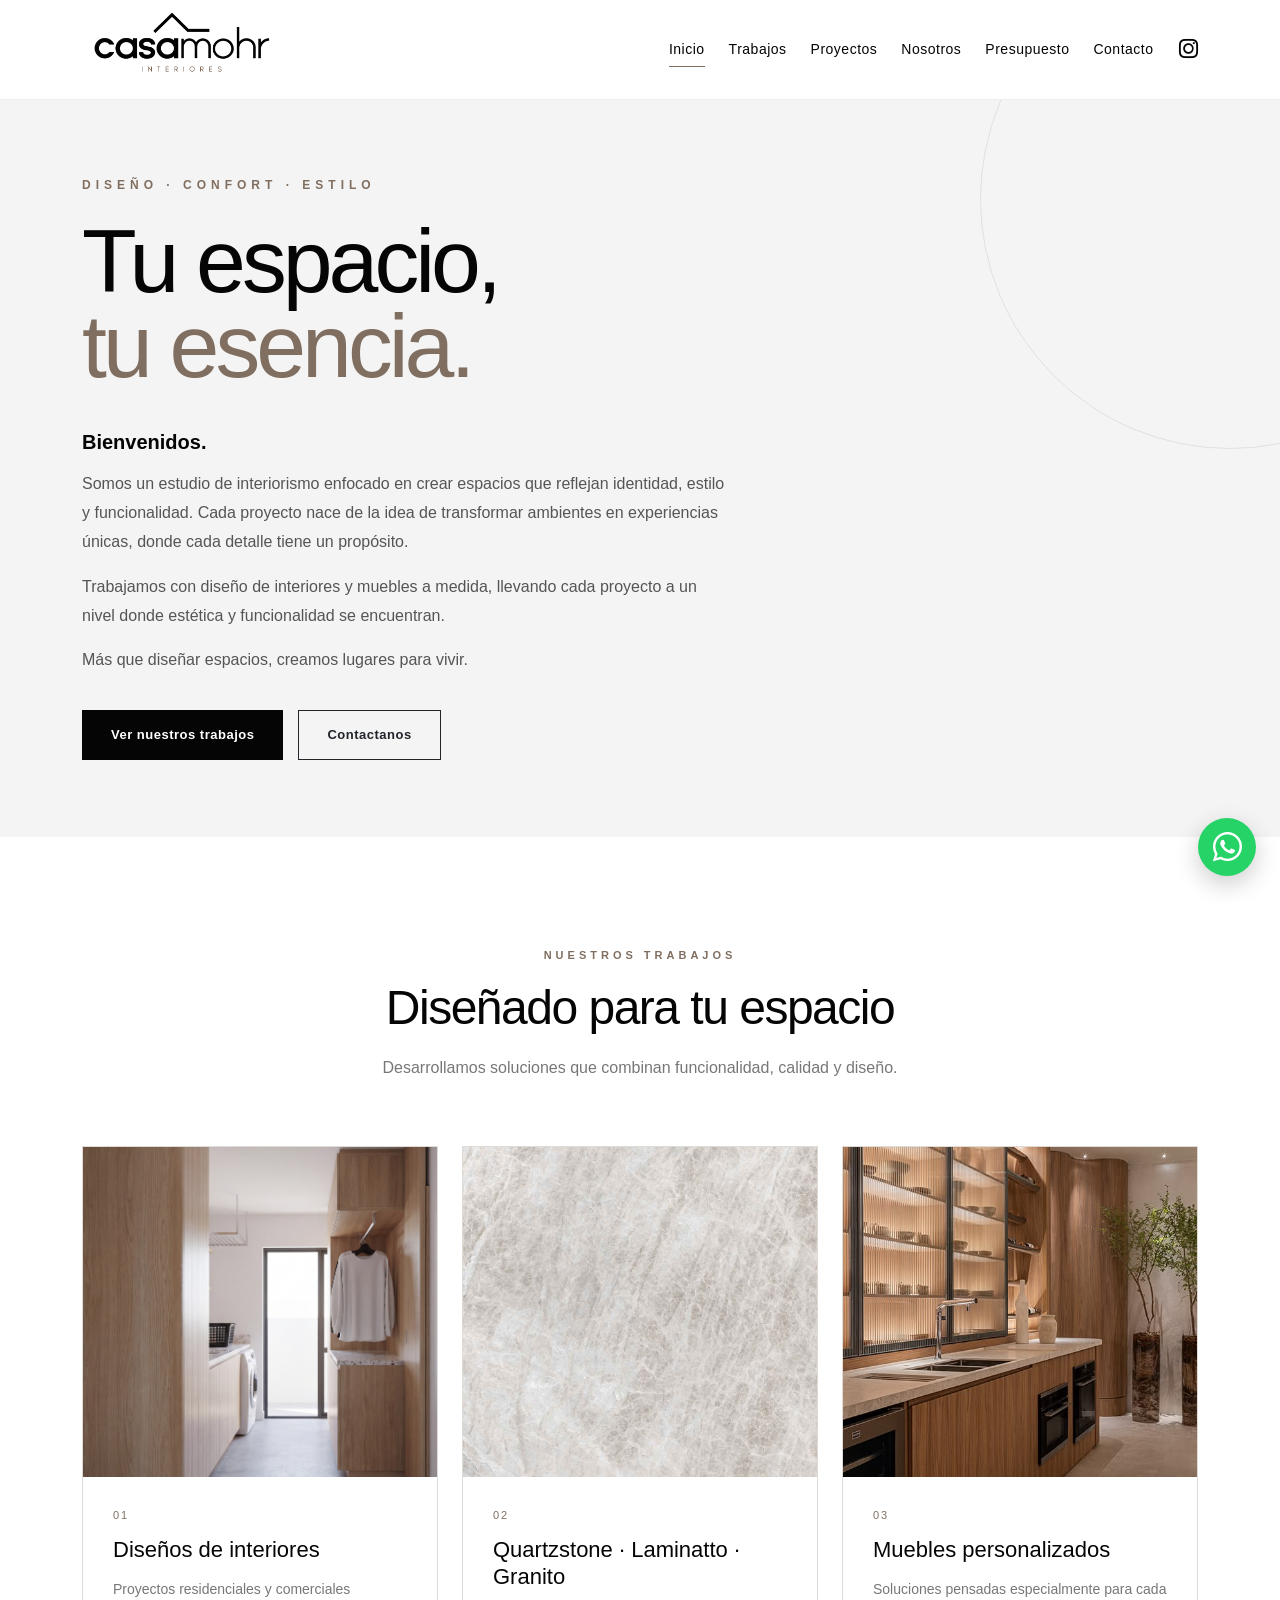
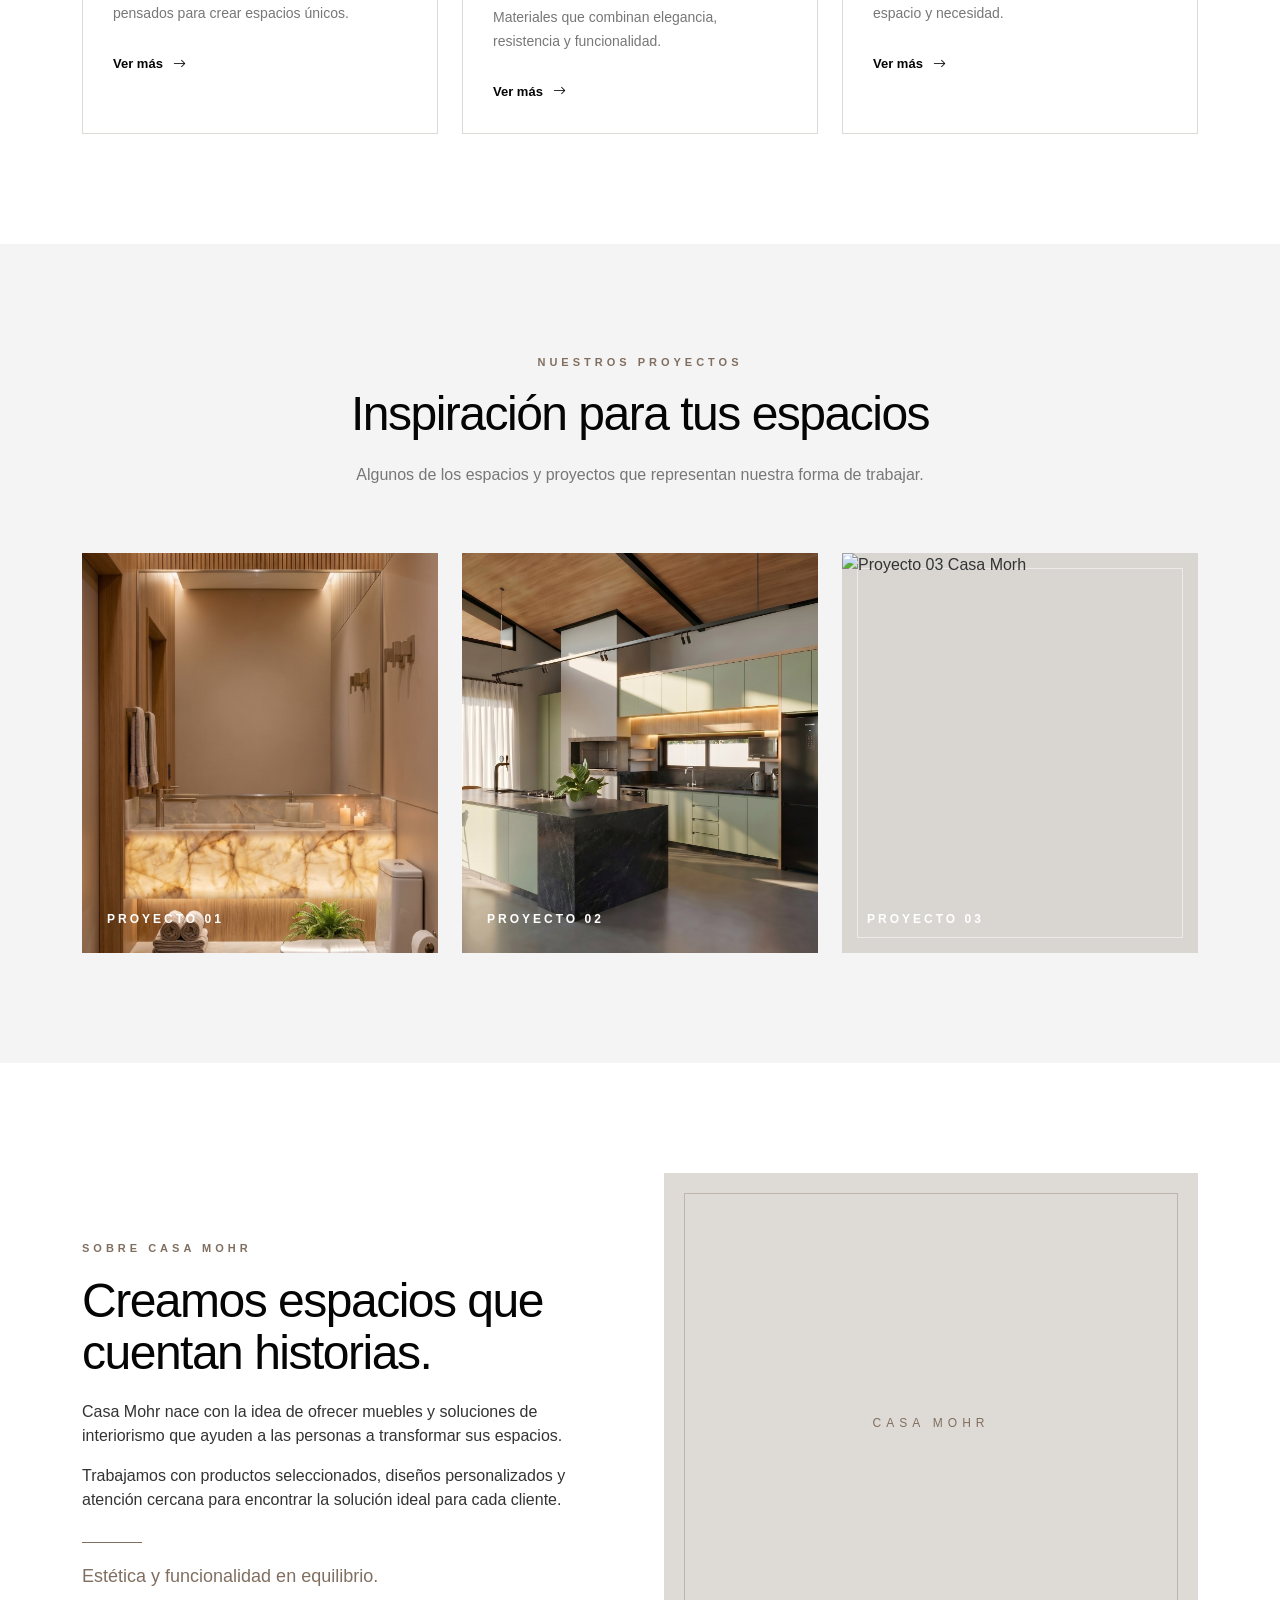
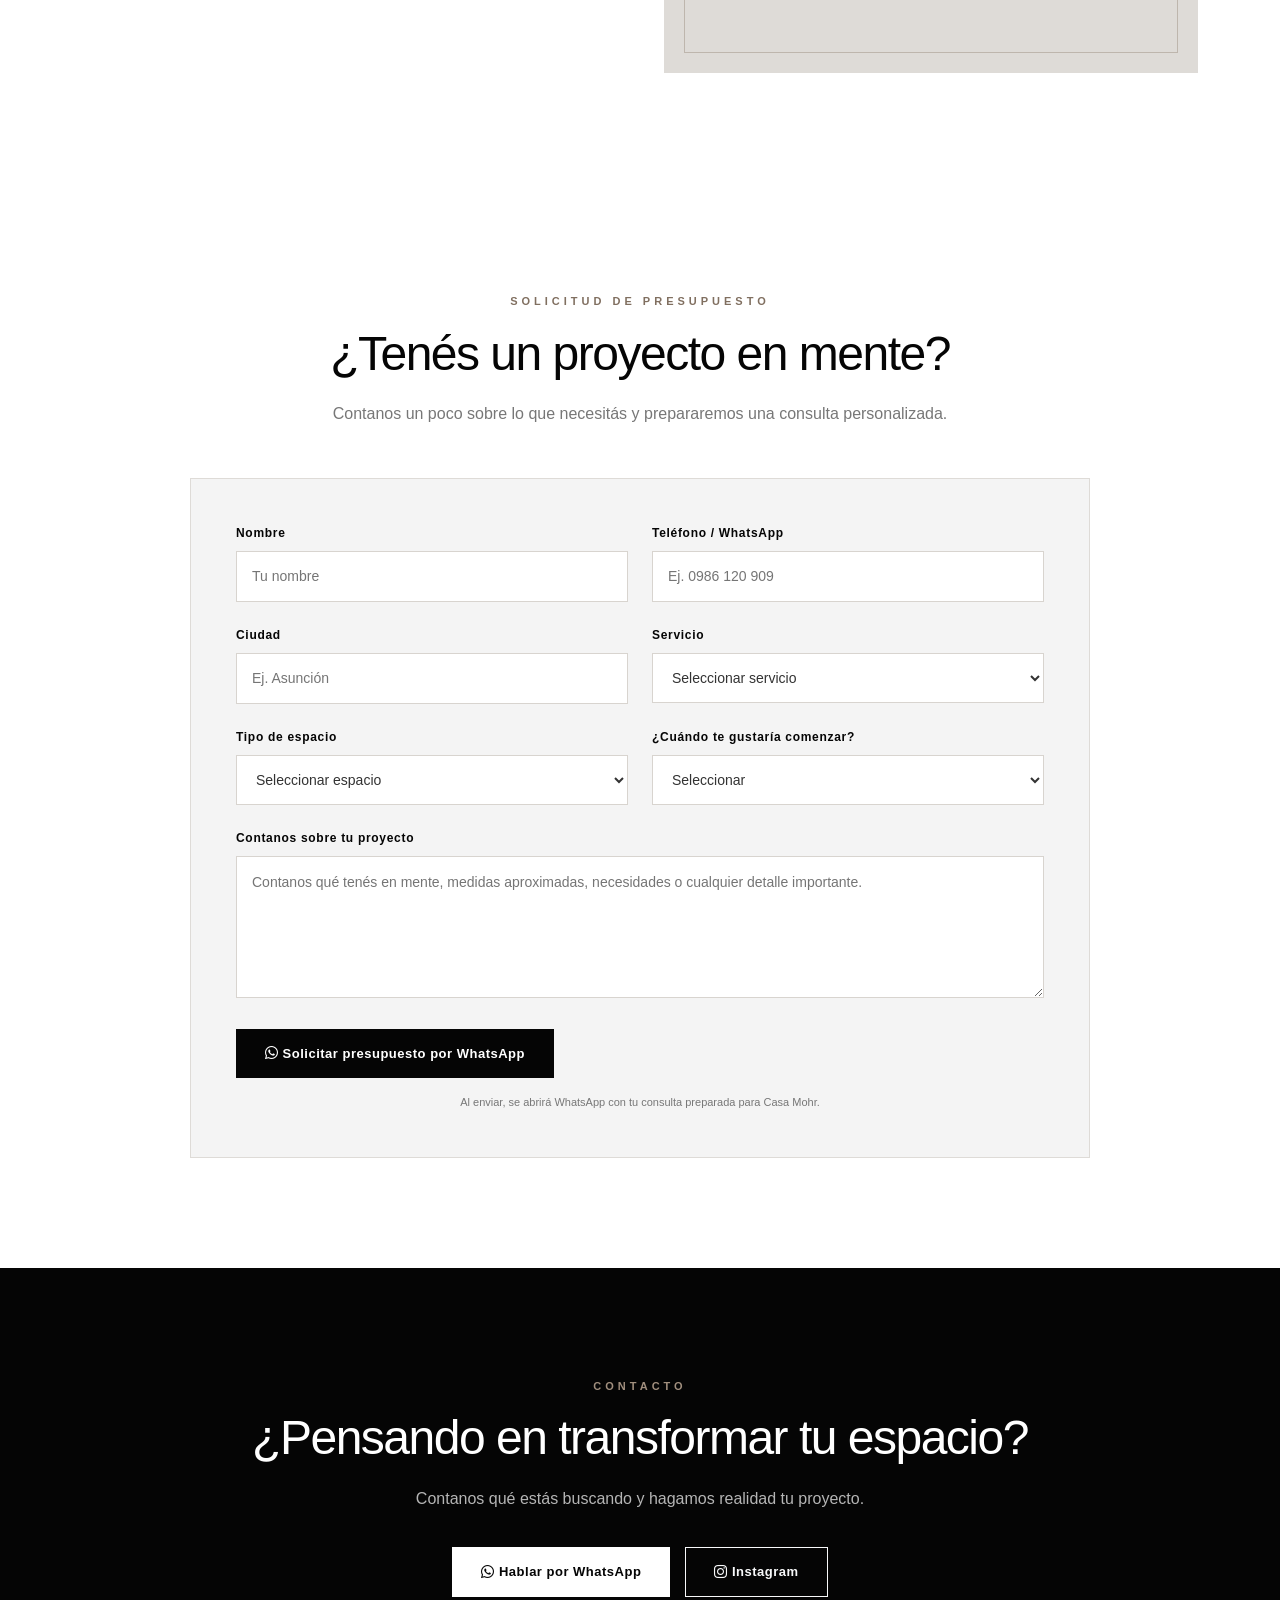
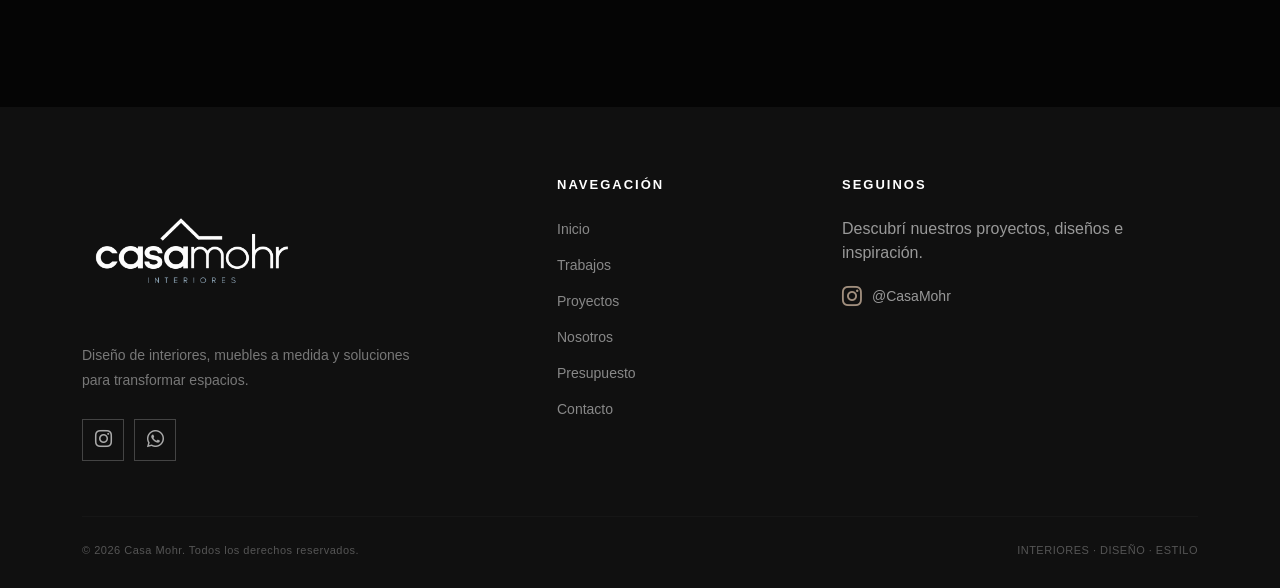
==== commit dfc817a0: "Add files via upload" ====
--- a/index.html
+++ b/index.html
@@ -519,63 +519,6 @@
 
 
 
-                <!-- Trabajo 04 -->
-                <div class="col-md-4 reveal">
-                    <div class="product-card">
-                        <div class="product-image">
-                            <img src="productos/trabajo4.jpeg"
-                                 alt="Trabajo 04 Casa Morh"
-                                 style="position:absolute; inset:0; width:100%; height:100%; object-fit:cover;">
-                        </div>
-                        <div class="product-content">
-                            <span class="card-number">04</span>
-                            <h3>Iluminación y ambientación</h3>
-                            <p>Nuevas propuestas y soluciones para transformar cada ambiente.</p>
-                            <a href="#" class="product-link">
-                                Ver más <i class="bi bi-arrow-right"></i>
-                            </a>
-                        </div>
-                    </div>
-                </div>
-
-                <!-- Trabajo 05 -->
-                <div class="col-md-4 reveal">
-                    <div class="product-card">
-                        <div class="product-image">
-                            <img src="productos/trabajo5.jpeg"
-                                 alt="Trabajo 05 Casa Morh"
-                                 style="position:absolute; inset:0; width:100%; height:100%; object-fit:cover;">
-                        </div>
-                        <div class="product-content">
-                            <span class="card-number">05</span>
-                            <h3>Soluciones personalizadas</h3>
-                            <p>Materiales, detalles y propuestas pensadas para cada espacio.</p>
-                            <a href="#" class="product-link">
-                                Ver más <i class="bi bi-arrow-right"></i>
-                            </a>
-                        </div>
-                    </div>
-                </div>
-
-                <!-- Trabajo 06 -->
-                <div class="col-md-4 reveal">
-                    <div class="product-card">
-                        <div class="product-image">
-                            <img src="productos/trabajo6.jpeg"
-                                 alt="Trabajo 06 Casa Morh"
-                                 style="position:absolute; inset:0; width:100%; height:100%; object-fit:cover;">
-                        </div>
-                        <div class="product-content">
-                            <span class="card-number">06</span>
-                            <h3>Muebles y acabados</h3>
-                            <p>Diseño, calidad y funcionalidad en equilibrio.</p>
-                            <a href="#" class="product-link">
-                                Ver más <i class="bi bi-arrow-right"></i>
-                            </a>
-                        </div>
-                    </div>
-                </div>
-
             </div>
 
         </div>
@@ -643,39 +586,6 @@
                                  alt="Proyecto 03 Casa Morh"
                                  style="position:absolute; inset:0; width:100%; height:100%; object-fit:cover;">
                             <span>Proyecto 03</span>
-                        </div>
-                    </div>
-                </div>
-
-                <div class="col-md-4 reveal">
-                    <div class="project-card">
-                        <div class="project-image">
-                            <img src="proyectos/proyecto4.jpeg"
-                                 alt="Proyecto 04 Casa Morh"
-                                 style="position:absolute; inset:0; width:100%; height:100%; object-fit:cover;">
-                            <span>Proyecto 04</span>
-                        </div>
-                    </div>
-                </div>
-
-                <div class="col-md-4 reveal">
-                    <div class="project-card">
-                        <div class="project-image">
-                            <img src="proyectos/proyecto5.jpeg"
-                                 alt="Proyecto 05 Casa Morh"
-                                 style="position:absolute; inset:0; width:100%; height:100%; object-fit:cover;">
-                            <span>Proyecto 05</span>
-                        </div>
-                    </div>
-                </div>
-
-                <div class="col-md-4 reveal">
-                    <div class="project-card">
-                        <div class="project-image">
-                            <img src="proyectos/proyecto6.jpeg"
-                                 alt="Proyecto 06 Casa Morh"
-                                 style="position:absolute; inset:0; width:100%; height:100%; object-fit:cover;">
-                            <span>Proyecto 06</span>
                         </div>
                     </div>
                 </div>
@@ -1183,4 +1093,4 @@
 
 </body>
 
-</html>+</html>
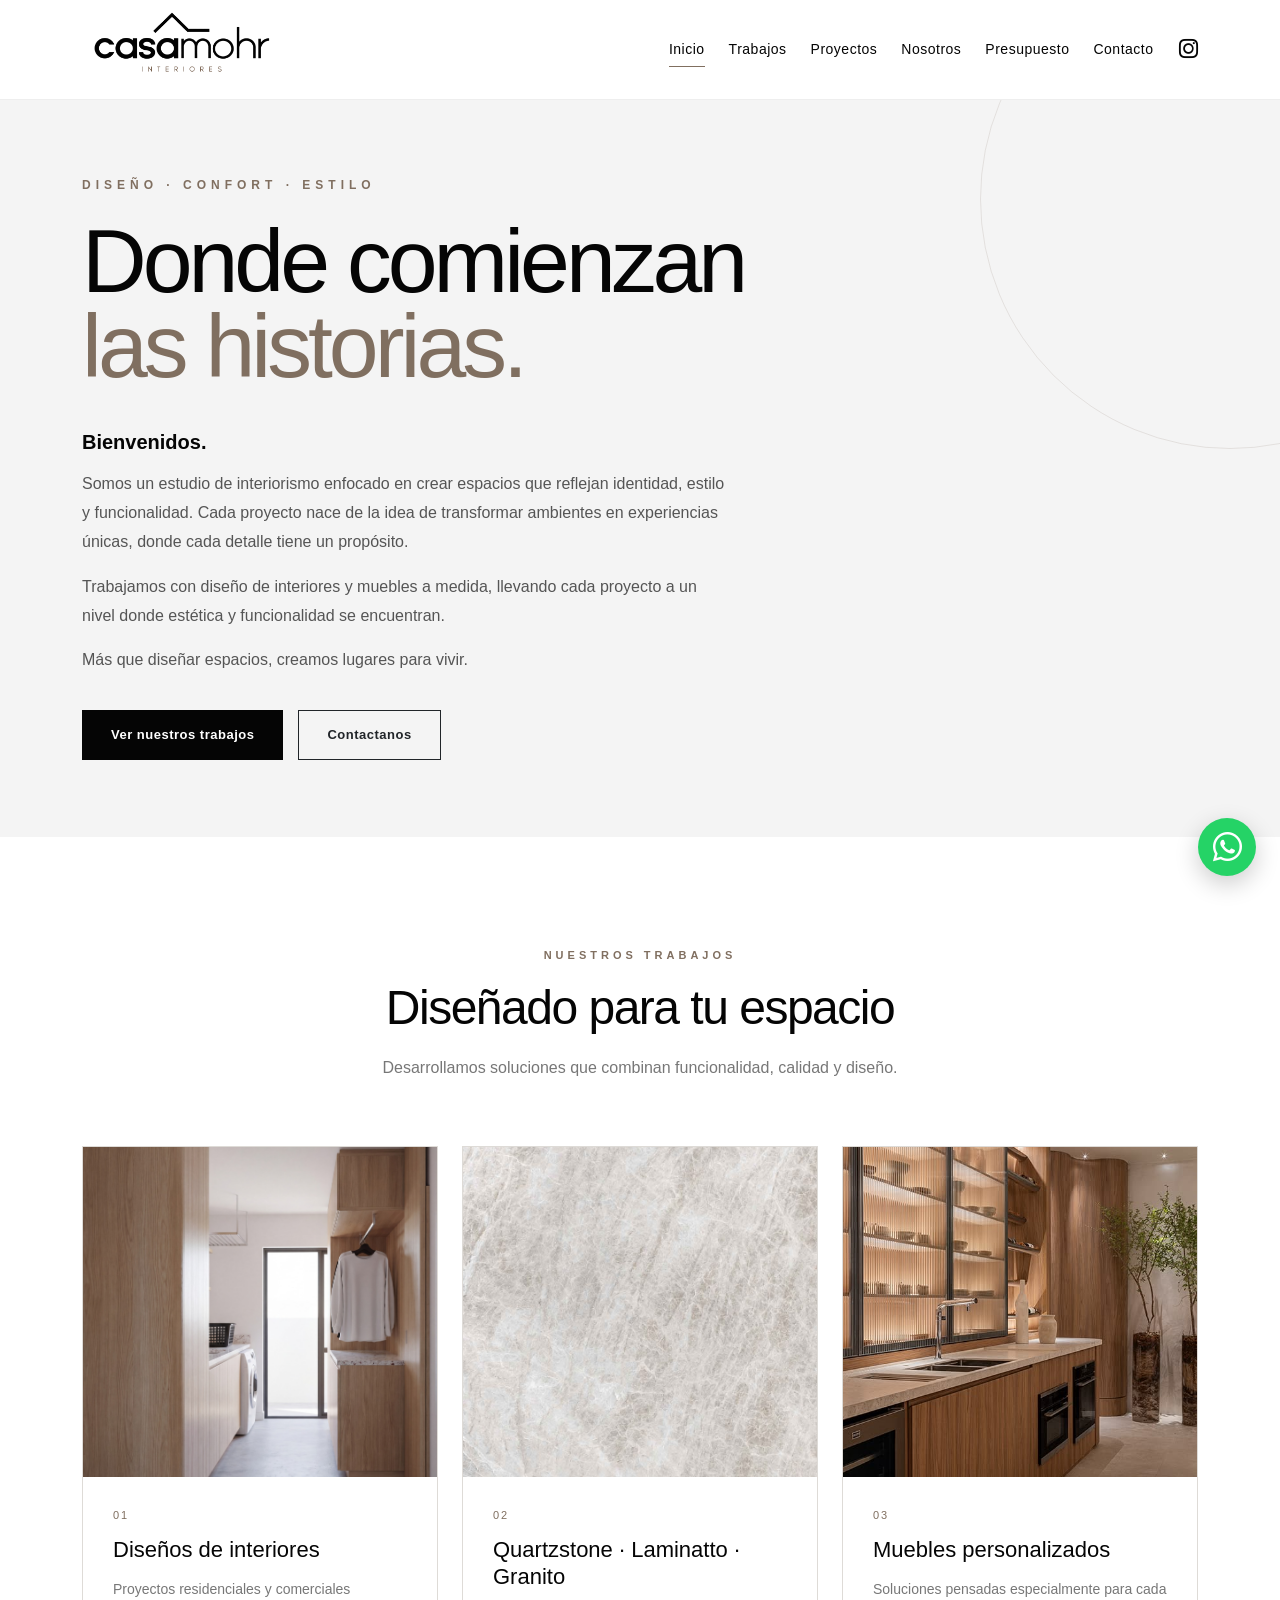
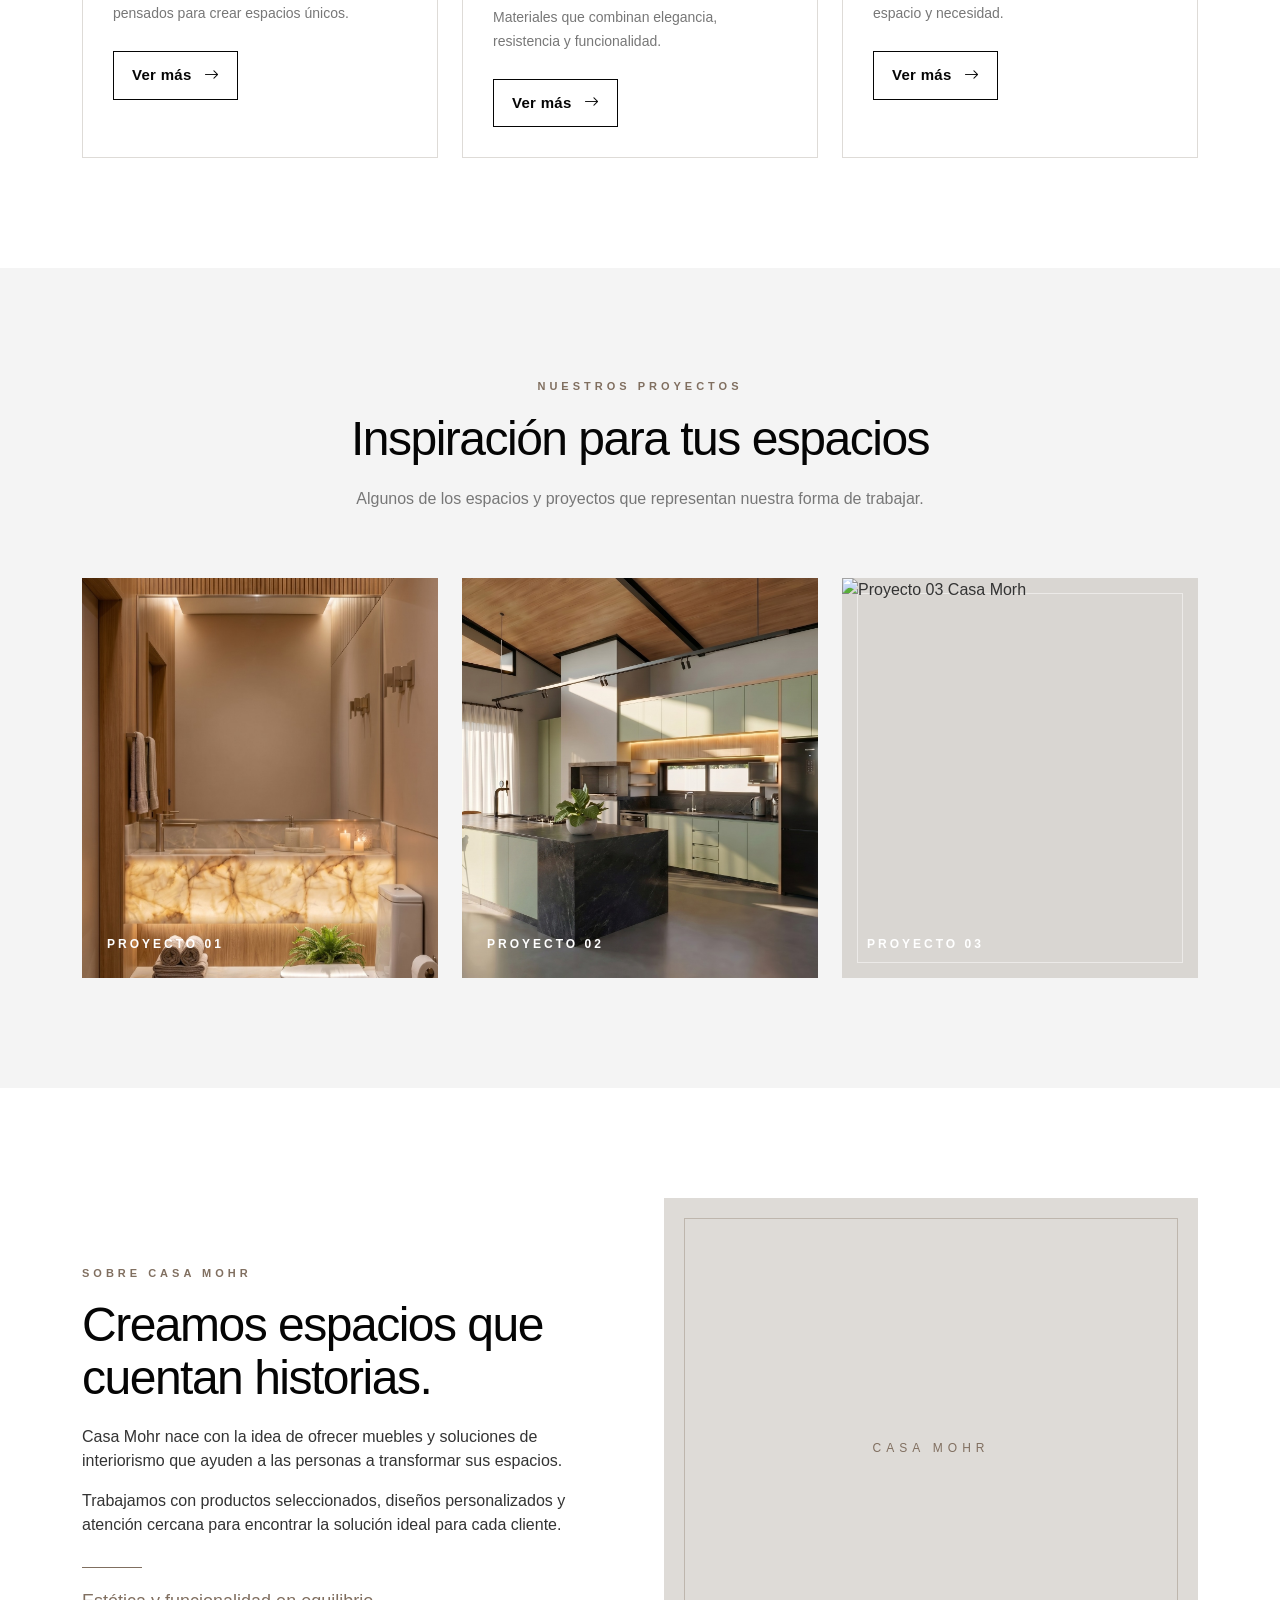
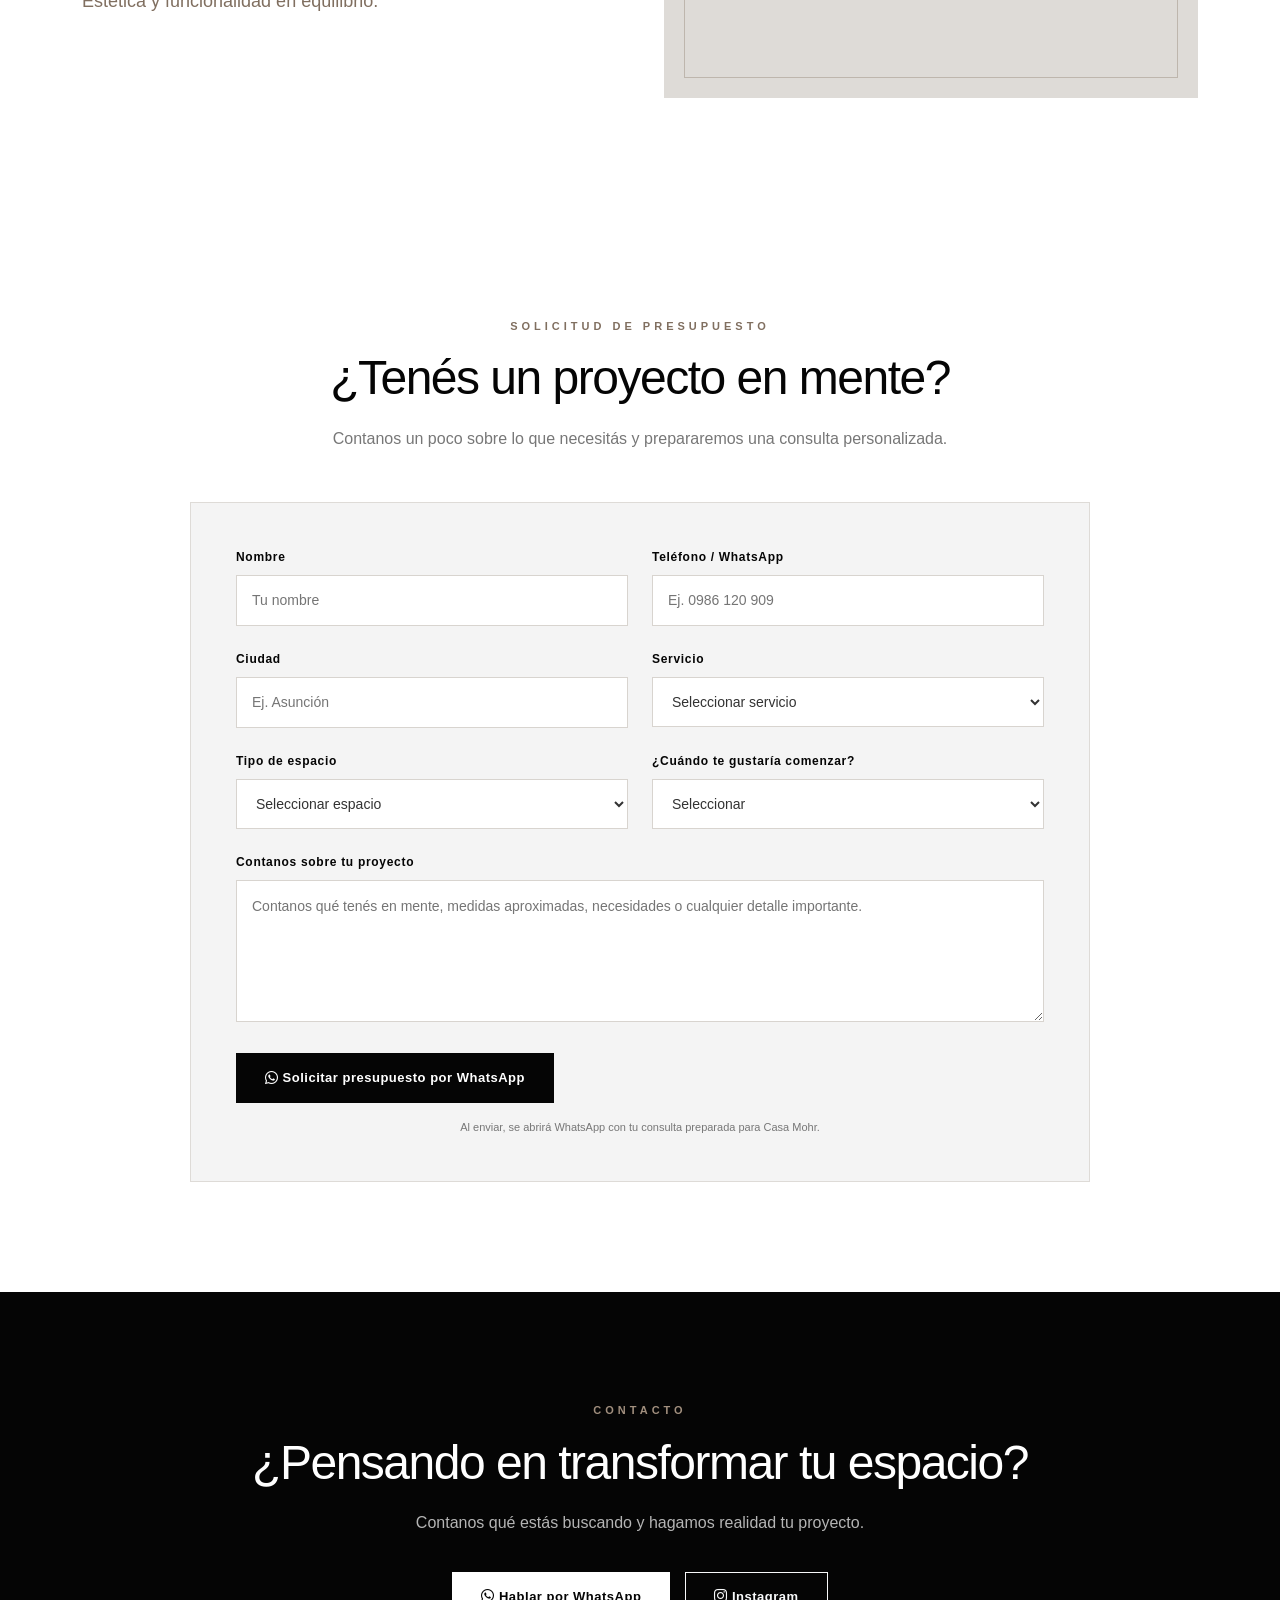
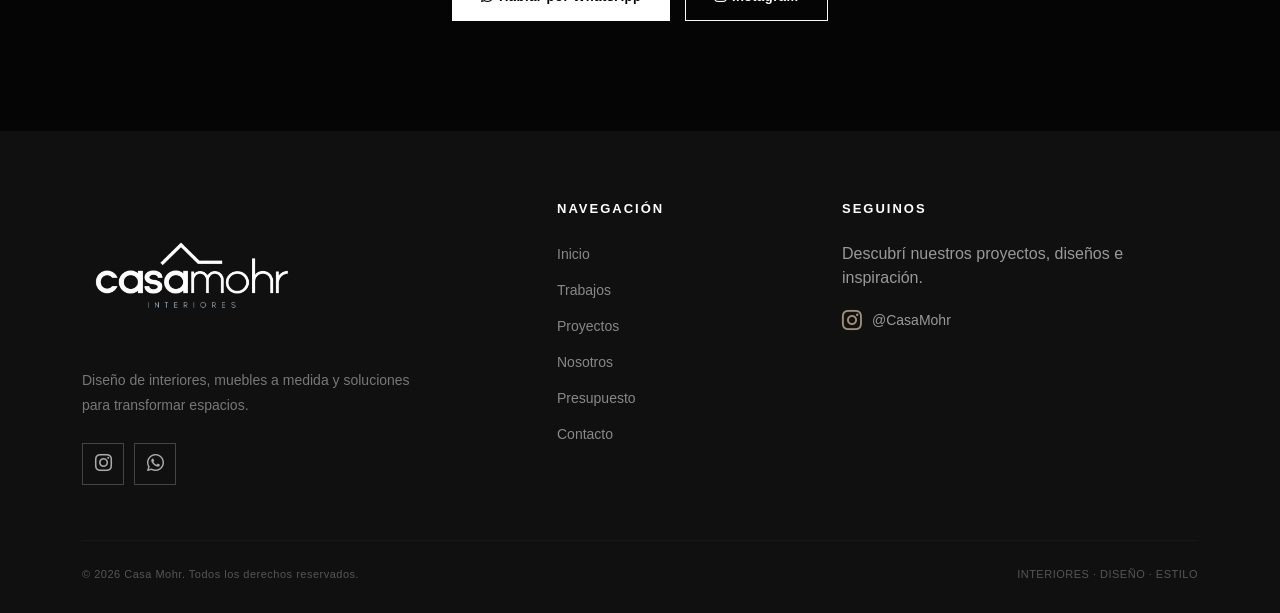
==== commit ac9df334: "Add files via upload" ====
--- a/index.html
+++ b/index.html
@@ -220,10 +220,10 @@
 
                 <h1>
 
-                    Tu espacio,<br>
+                    Donde comienzan<br>
 
                     <span>
-                        tu esencia.
+                        las historias.
                     </span>
 
                 </h1>
@@ -386,7 +386,7 @@
 
 
                             <a
-                                href="#"
+                                href="trabajo.html?id=interiores"
                                 class="product-link"
                             >
 
@@ -443,7 +443,7 @@
 
 
                             <a
-                                href="#"
+                                href="trabajo.html?id=materiales"
                                 class="product-link"
                             >
 
@@ -500,7 +500,7 @@
 
 
                             <a
-                                href="#"
+                                href="trabajo.html?id=muebles"
                                 class="product-link"
                             >
 
--- a/style.css
+++ b/style.css
@@ -726,15 +726,23 @@
 
     align-items: center;
 
-    gap: 10px;
+    gap: 12px;
+
+    padding: 12px 18px;
+
+    border: 1px solid var(--black);
 
     color: var(--black);
 
     text-decoration: none;
 
-    font-size: 13px;
-
-    font-weight: 600;
+    font-size: 15px;
+
+    font-weight: 700;
+
+    letter-spacing: 0.3px;
+
+    transition: all 0.3s ease;
 
 }
 
@@ -748,7 +756,11 @@
 
 .product-link:hover {
 
-    color: var(--taupe);
+    border-color: var(--taupe);
+
+    background-color: var(--taupe);
+
+    color: var(--white);
 
 }
 
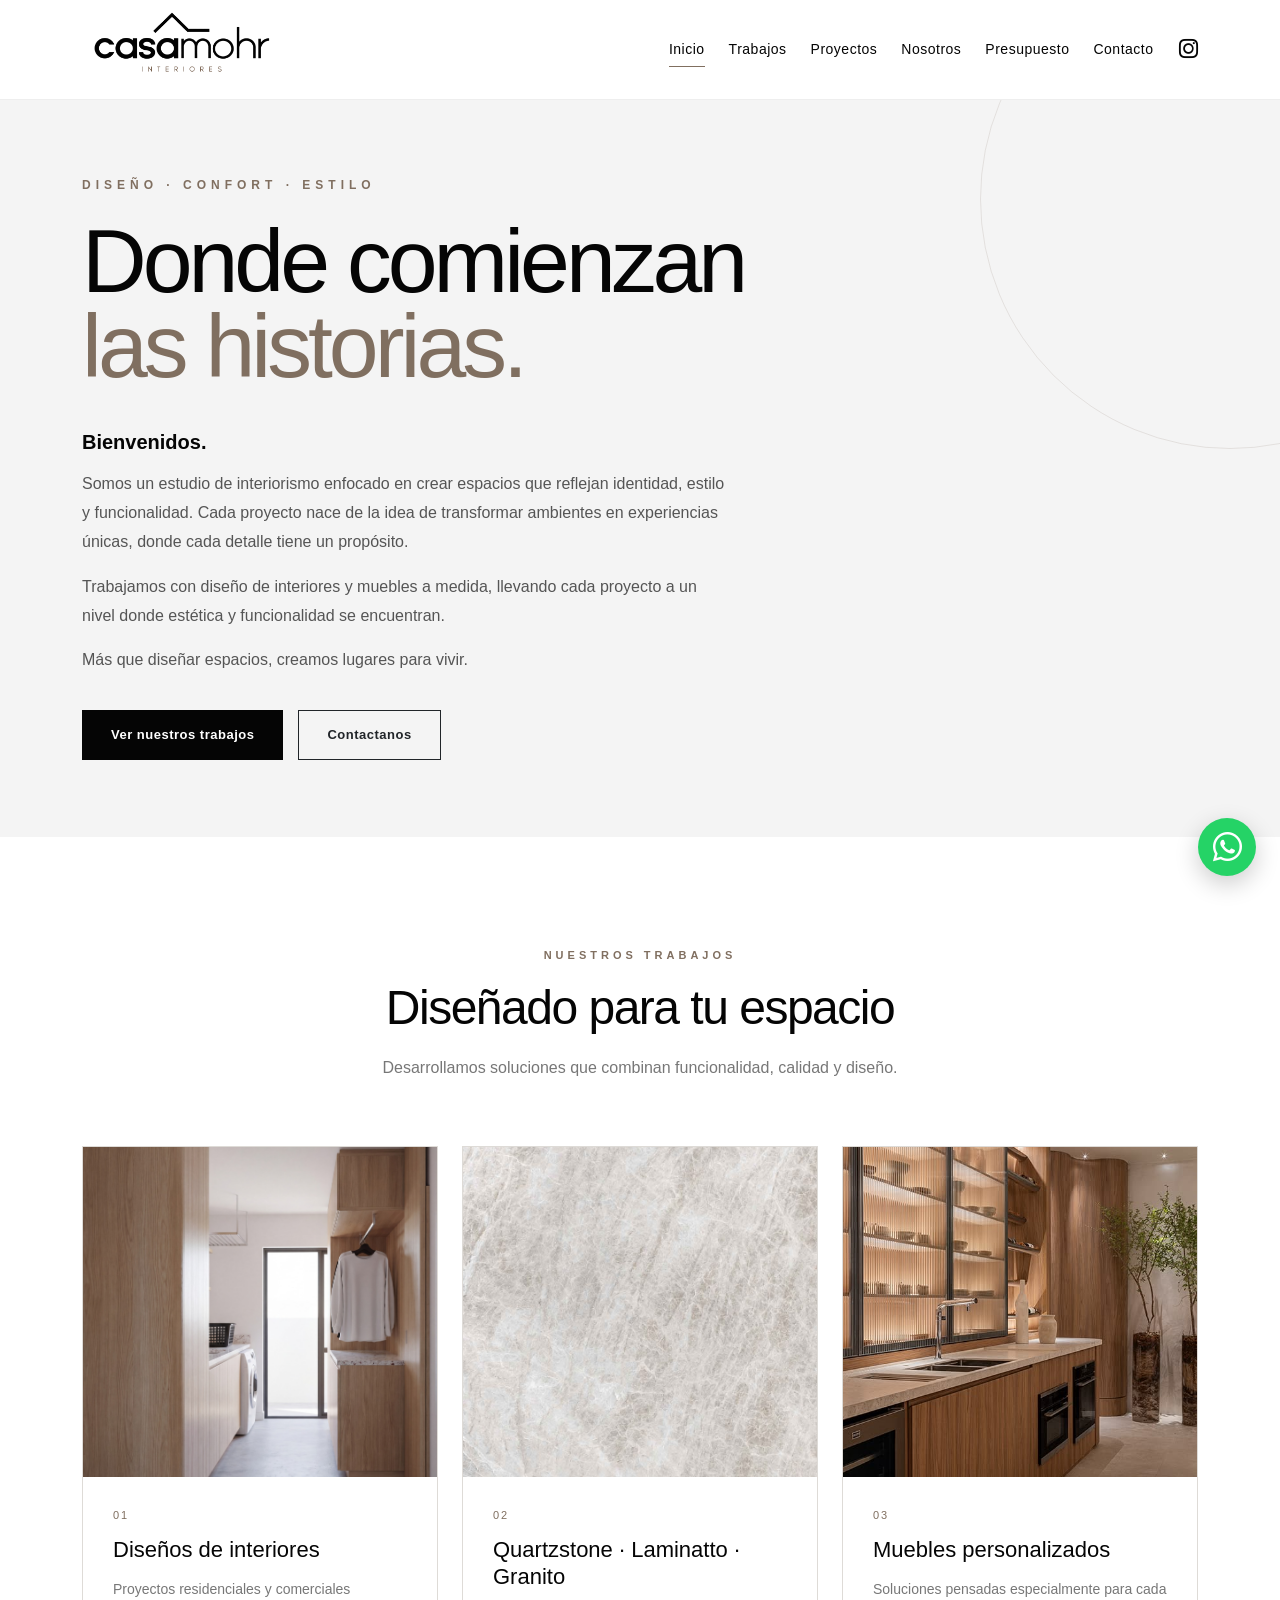
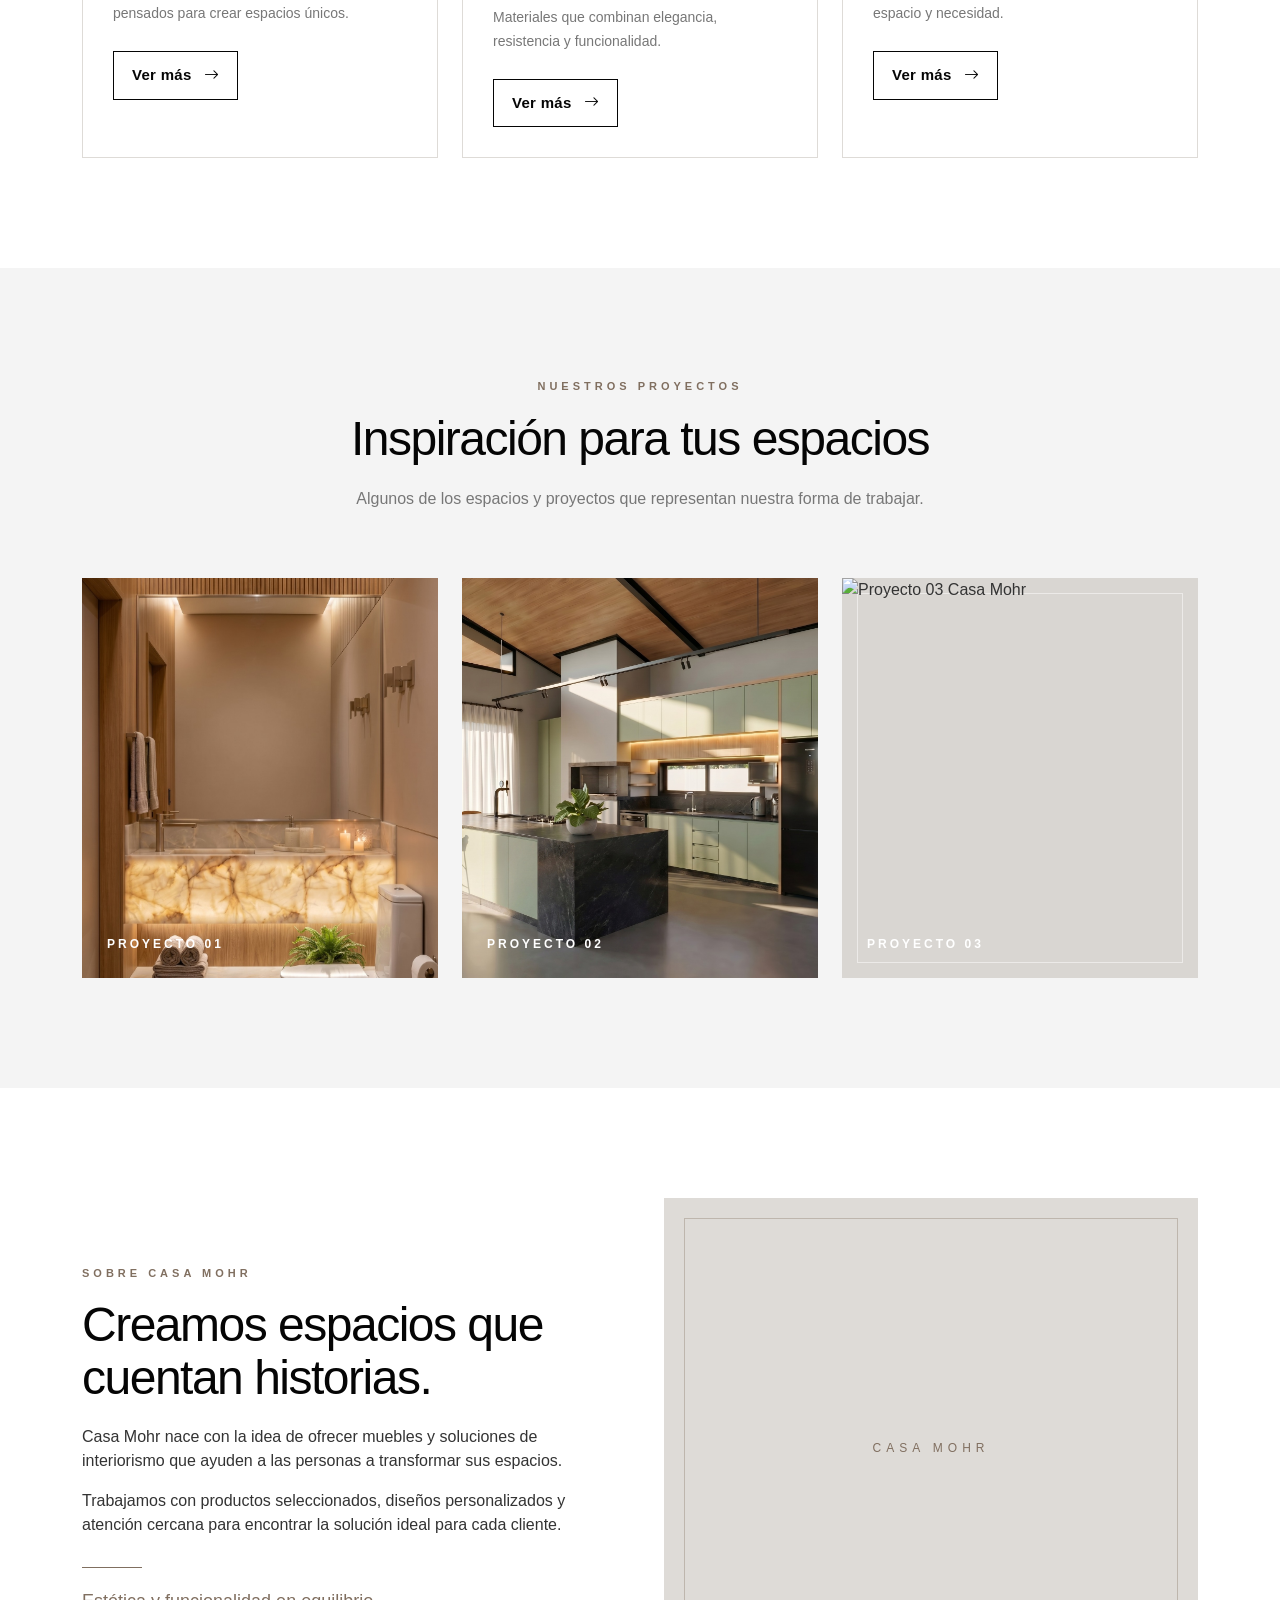
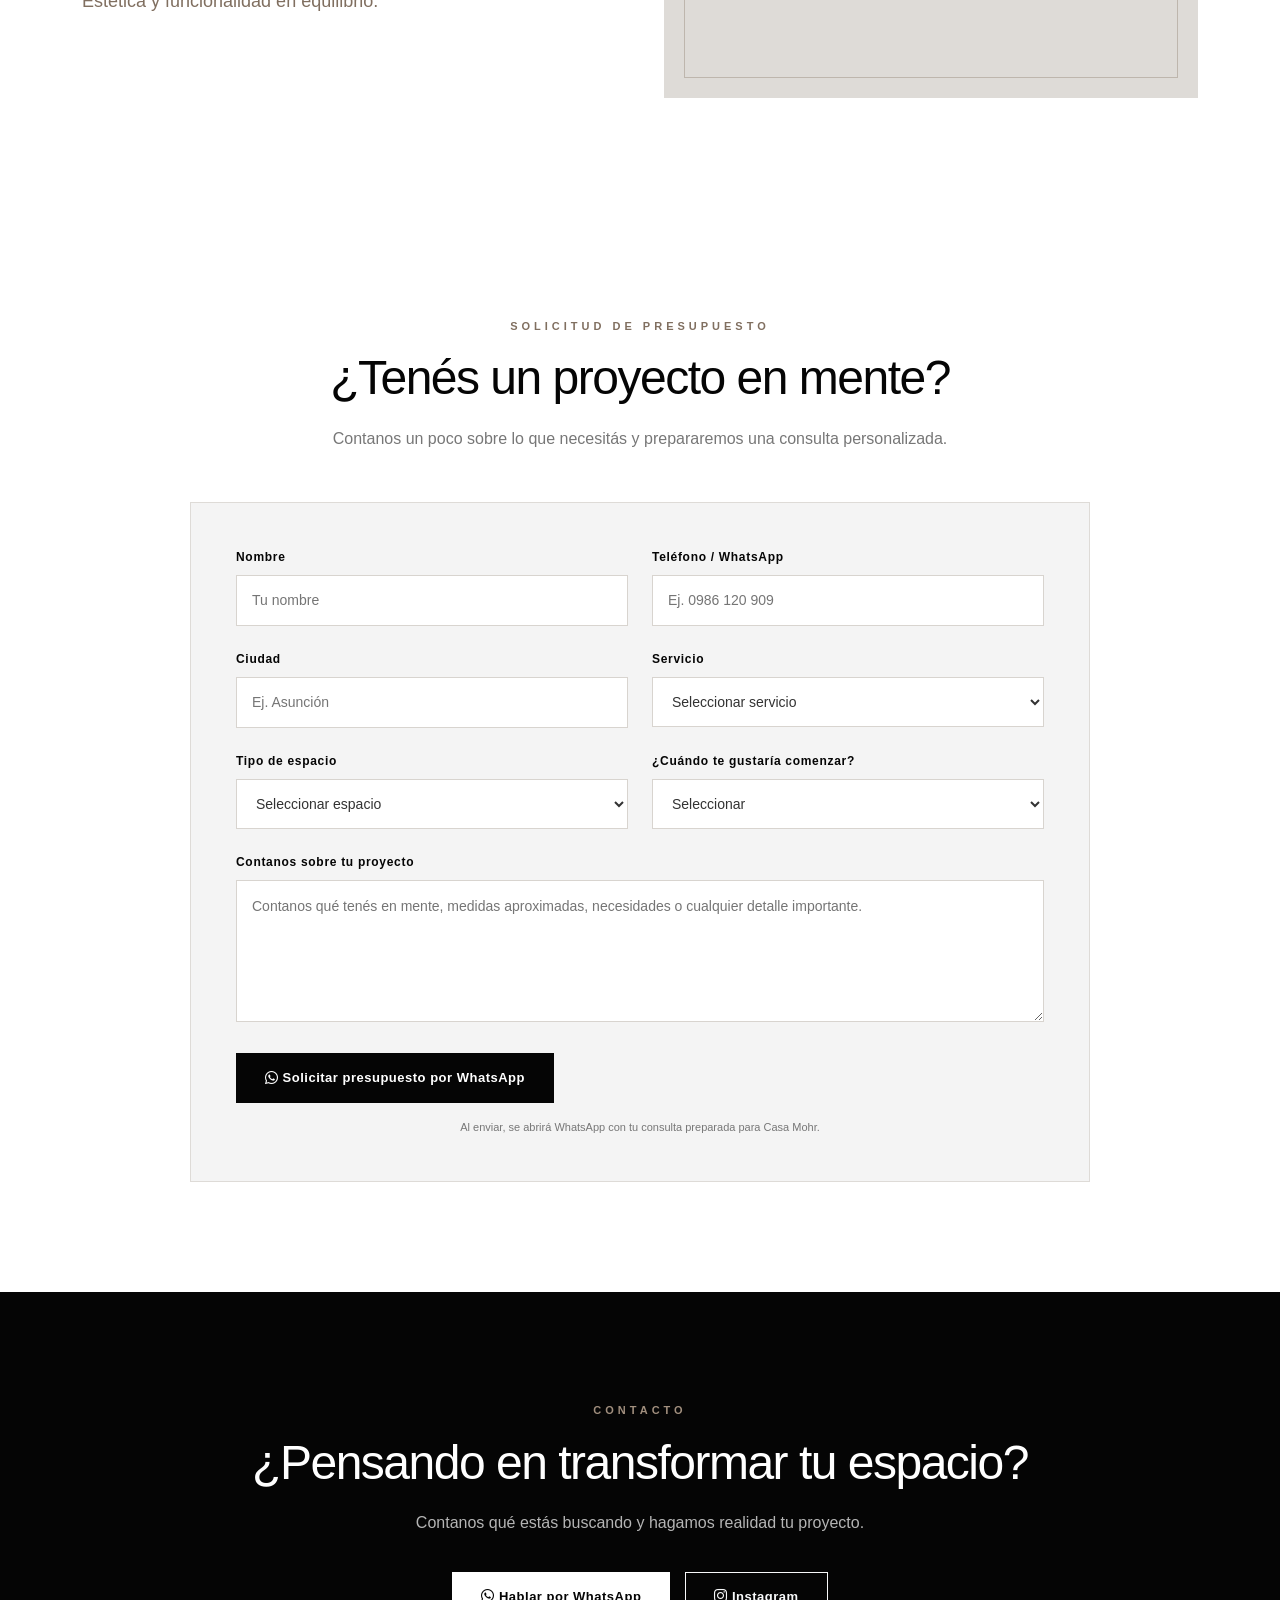
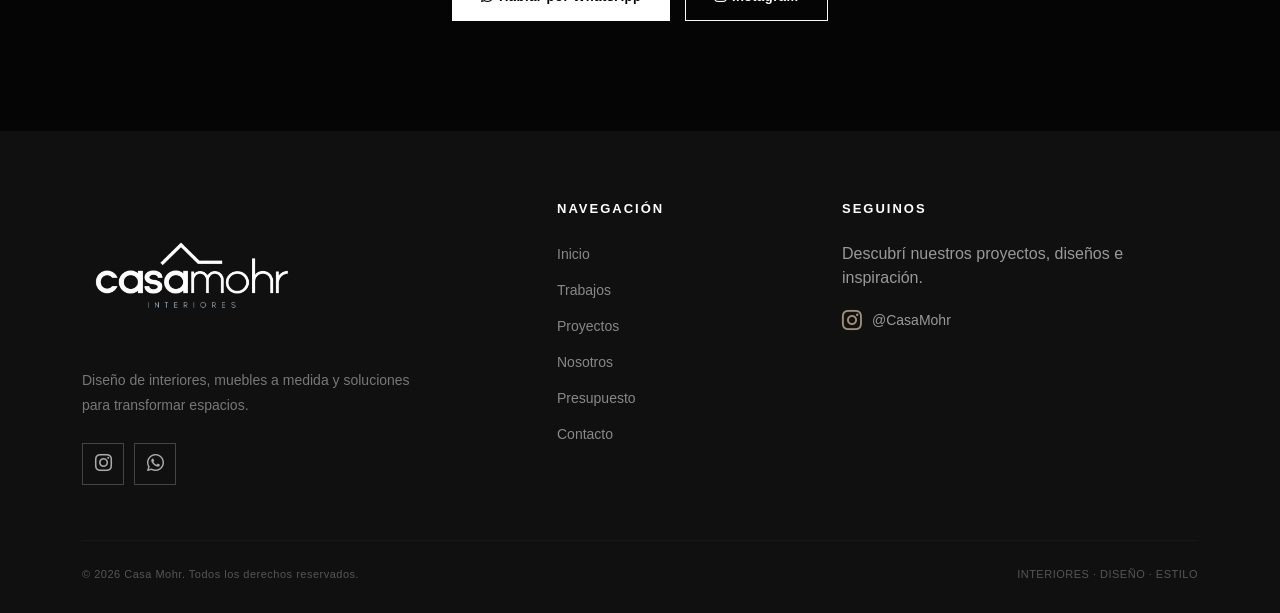
==== commit a7e0dbc0: "Add files via upload" ====
--- a/index.html
+++ b/index.html
@@ -9,10 +9,10 @@
 
     <meta
         name="description"
-        content="Casa Morh Interiores | Diseño de interiores, muebles a medida y proyectos residenciales y comerciales."
+        content="Casa Mohr Interiores | Diseño de interiores, muebles a medida y proyectos residenciales y comerciales."
     >
 
-    <title>Casa Morh | Interiores</title>
+    <title>Casa Mohr | Interiores</title>
 
 
     <!-- ==================== BOOTSTRAP ==================== -->
@@ -58,12 +58,12 @@
             <a
                 class="navbar-brand logo-navbar"
                 href="#inicio"
-                aria-label="Casa Morh - Inicio"
+                aria-label="Casa Mohr - Inicio"
             >
 
                 <img
                     src="img/logo.png"
-                    alt="Casa Morh Interiores"
+                    alt="Casa Mohr Interiores"
                 >
 
             </a>
@@ -177,7 +177,7 @@
                             href="https://instagram.com/"
                             target="_blank"
                             rel="noopener noreferrer"
-                            aria-label="Instagram de Casa Morh"
+                            aria-label="Instagram de Casa Mohr"
                         >
 
                             <i class="bi bi-instagram"></i>
@@ -357,7 +357,7 @@
 
                         <div class="product-image">
 
-                            <img src="productos/trabajo1.jpeg" alt="Diseño de interiores Casa Morh" style="position:absolute; inset:0; width:100%; height:100%; object-fit:cover;">
+                            <img src="productos/trabajo1.jpeg" alt="Diseño de interiores Casa Mohr" style="position:absolute; inset:0; width:100%; height:100%; object-fit:cover;">
 
                         </div>
 
@@ -414,7 +414,7 @@
 
                         <div class="product-image">
 
-                            <img src="productos/trabajo2.jpeg" alt="Materiales y acabados Casa Morh" style="position:absolute; inset:0; width:100%; height:100%; object-fit:cover;">
+                            <img src="productos/trabajo2.jpeg" alt="Materiales y acabados Casa Mohr" style="position:absolute; inset:0; width:100%; height:100%; object-fit:cover;">
 
                         </div>
 
@@ -471,7 +471,7 @@
 
                         <div class="product-image">
 
-                            <img src="productos/trabajo3.jpeg" alt="Muebles personalizados Casa Morh" style="position:absolute; inset:0; width:100%; height:100%; object-fit:cover;">
+                            <img src="productos/trabajo3.jpeg" alt="Muebles personalizados Casa Mohr" style="position:absolute; inset:0; width:100%; height:100%; object-fit:cover;">
 
                         </div>
 
@@ -561,7 +561,7 @@
                     <div class="project-card">
                         <div class="project-image">
                             <img src="proyectos/proyecto1.jpeg"
-                                 alt="Proyecto 01 Casa Morh"
+                                 alt="Proyecto 01 Casa Mohr"
                                  style="position:absolute; inset:0; width:100%; height:100%; object-fit:cover;">
                             <span>Proyecto 01</span>
                         </div>
@@ -572,7 +572,7 @@
                     <div class="project-card">
                         <div class="project-image">
                             <img src="proyectos/proyecto2.jpeg"
-                                 alt="Proyecto 02 Casa Morh"
+                                 alt="Proyecto 02 Casa Mohr"
                                  style="position:absolute; inset:0; width:100%; height:100%; object-fit:cover;">
                             <span>Proyecto 02</span>
                         </div>
@@ -583,7 +583,7 @@
                     <div class="project-card">
                         <div class="project-image">
                             <img src="proyectos/proyecto3.png"
-                                 alt="Proyecto 03 Casa Morh"
+                                 alt="Proyecto 03 Casa Mohr"
                                  style="position:absolute; inset:0; width:100%; height:100%; object-fit:cover;">
                             <span>Proyecto 03</span>
                         </div>
@@ -867,7 +867,7 @@
 
                     <img
                         src="img/logo.png"
-                        alt="Casa Morh Interiores"
+                        alt="Casa Mohr Interiores"
                         class="footer-logo"
                     >
 
--- a/style.css
+++ b/style.css
@@ -1,5 +1,5 @@
 /* =====================================================
-   CASA MORH
+   CASA MOHR
    IDENTIDAD VISUAL
 ===================================================== */
 
